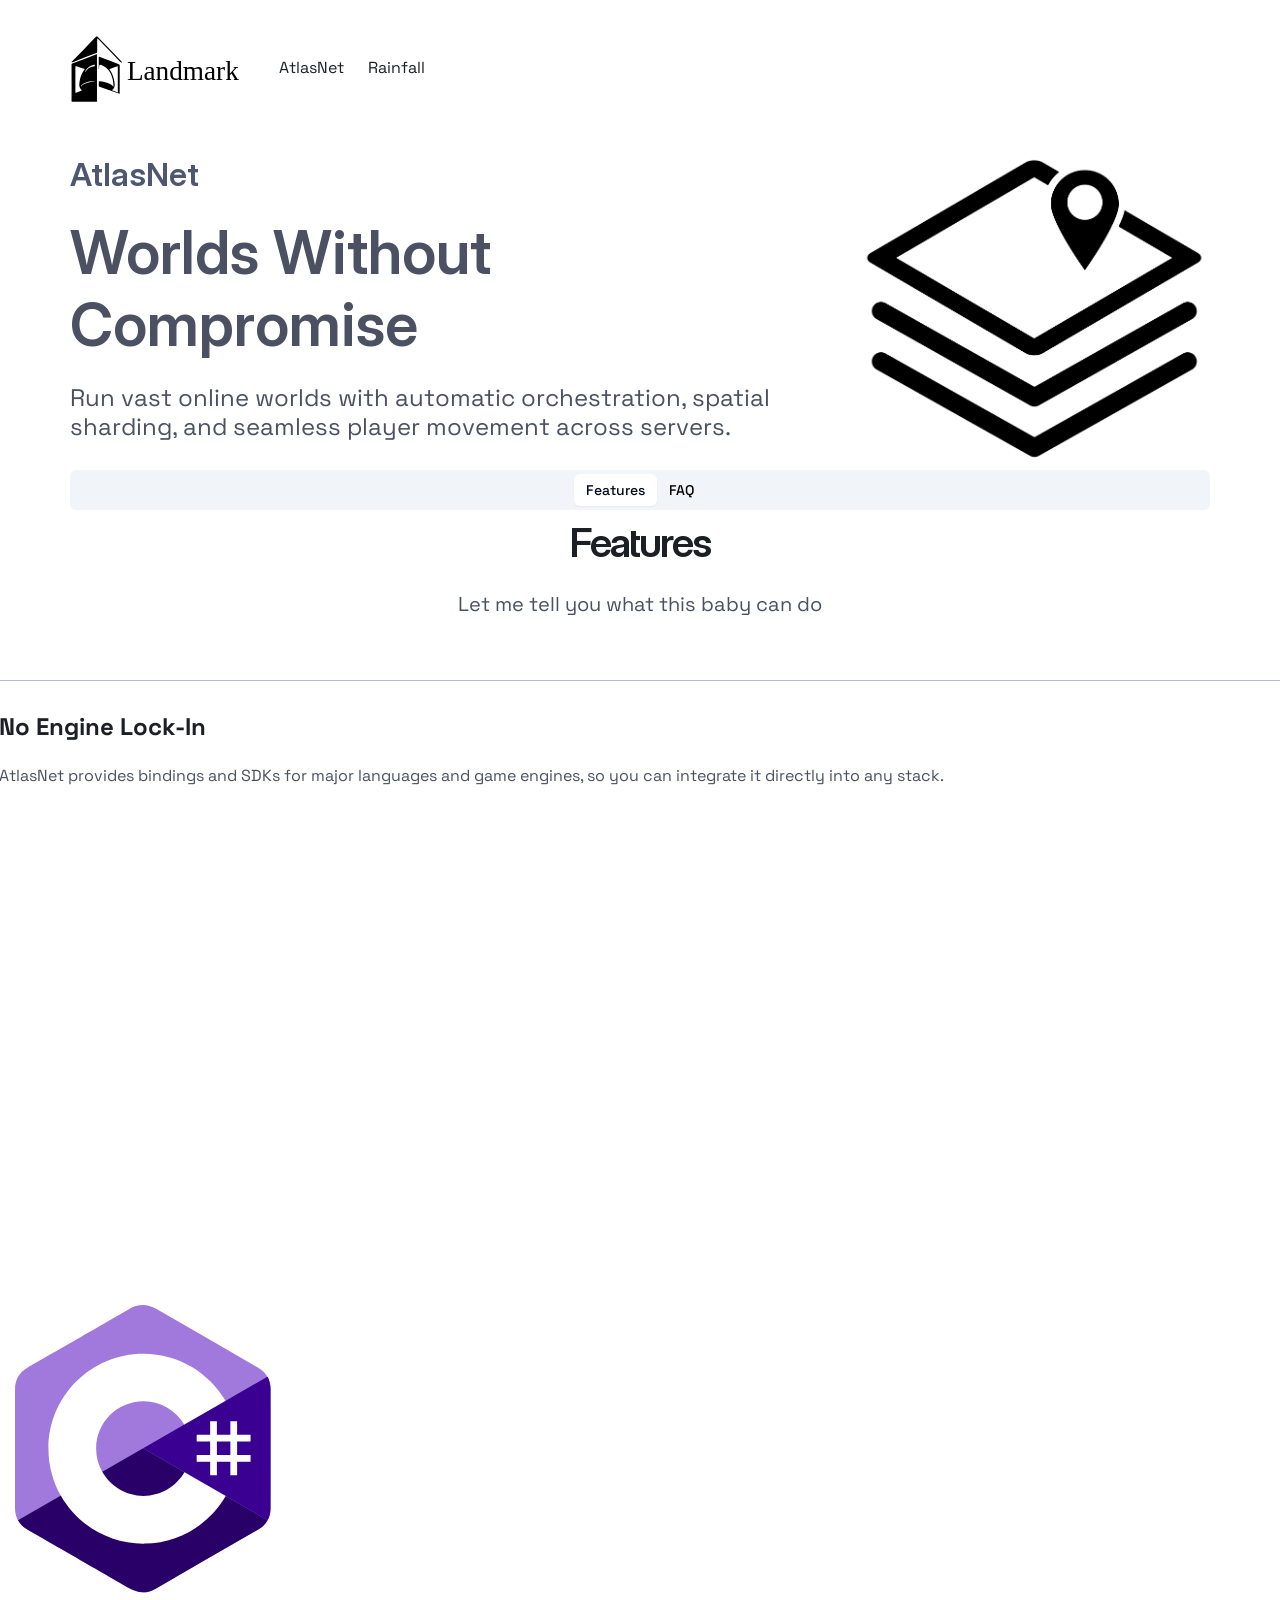
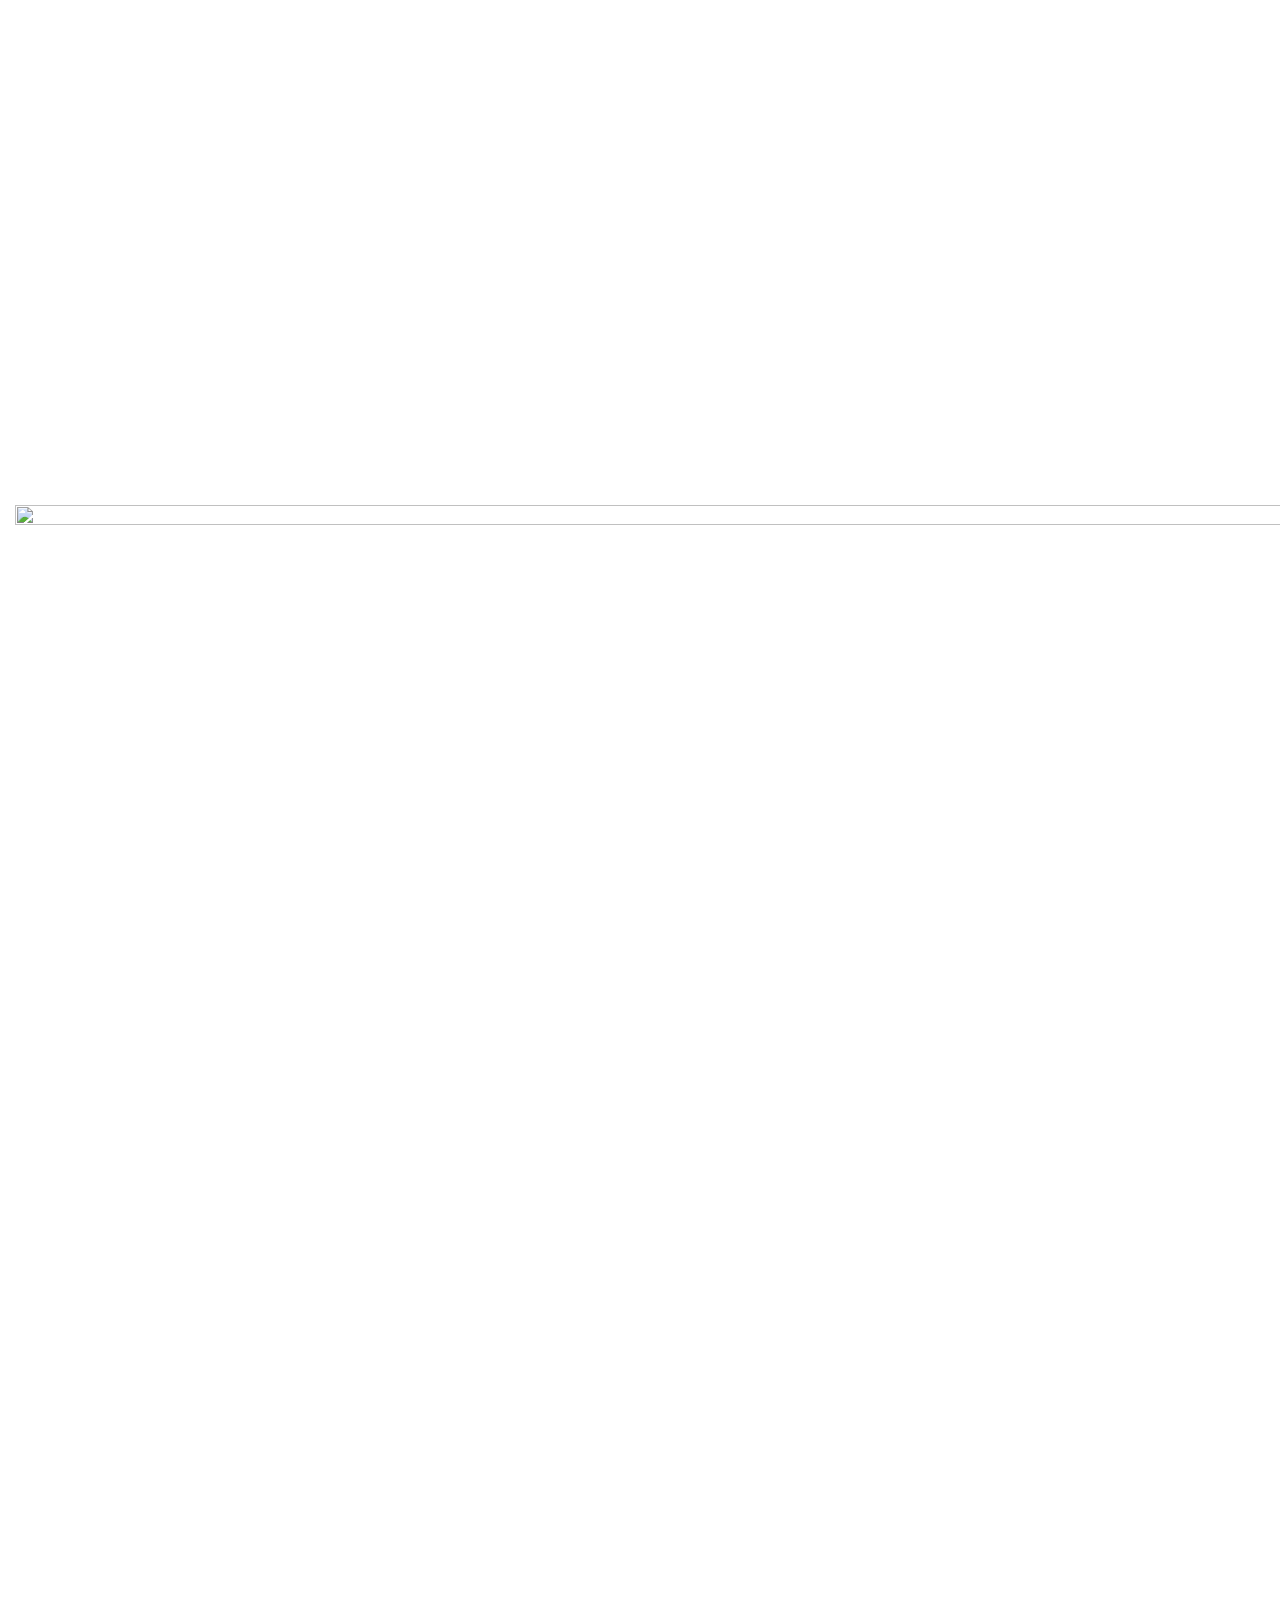
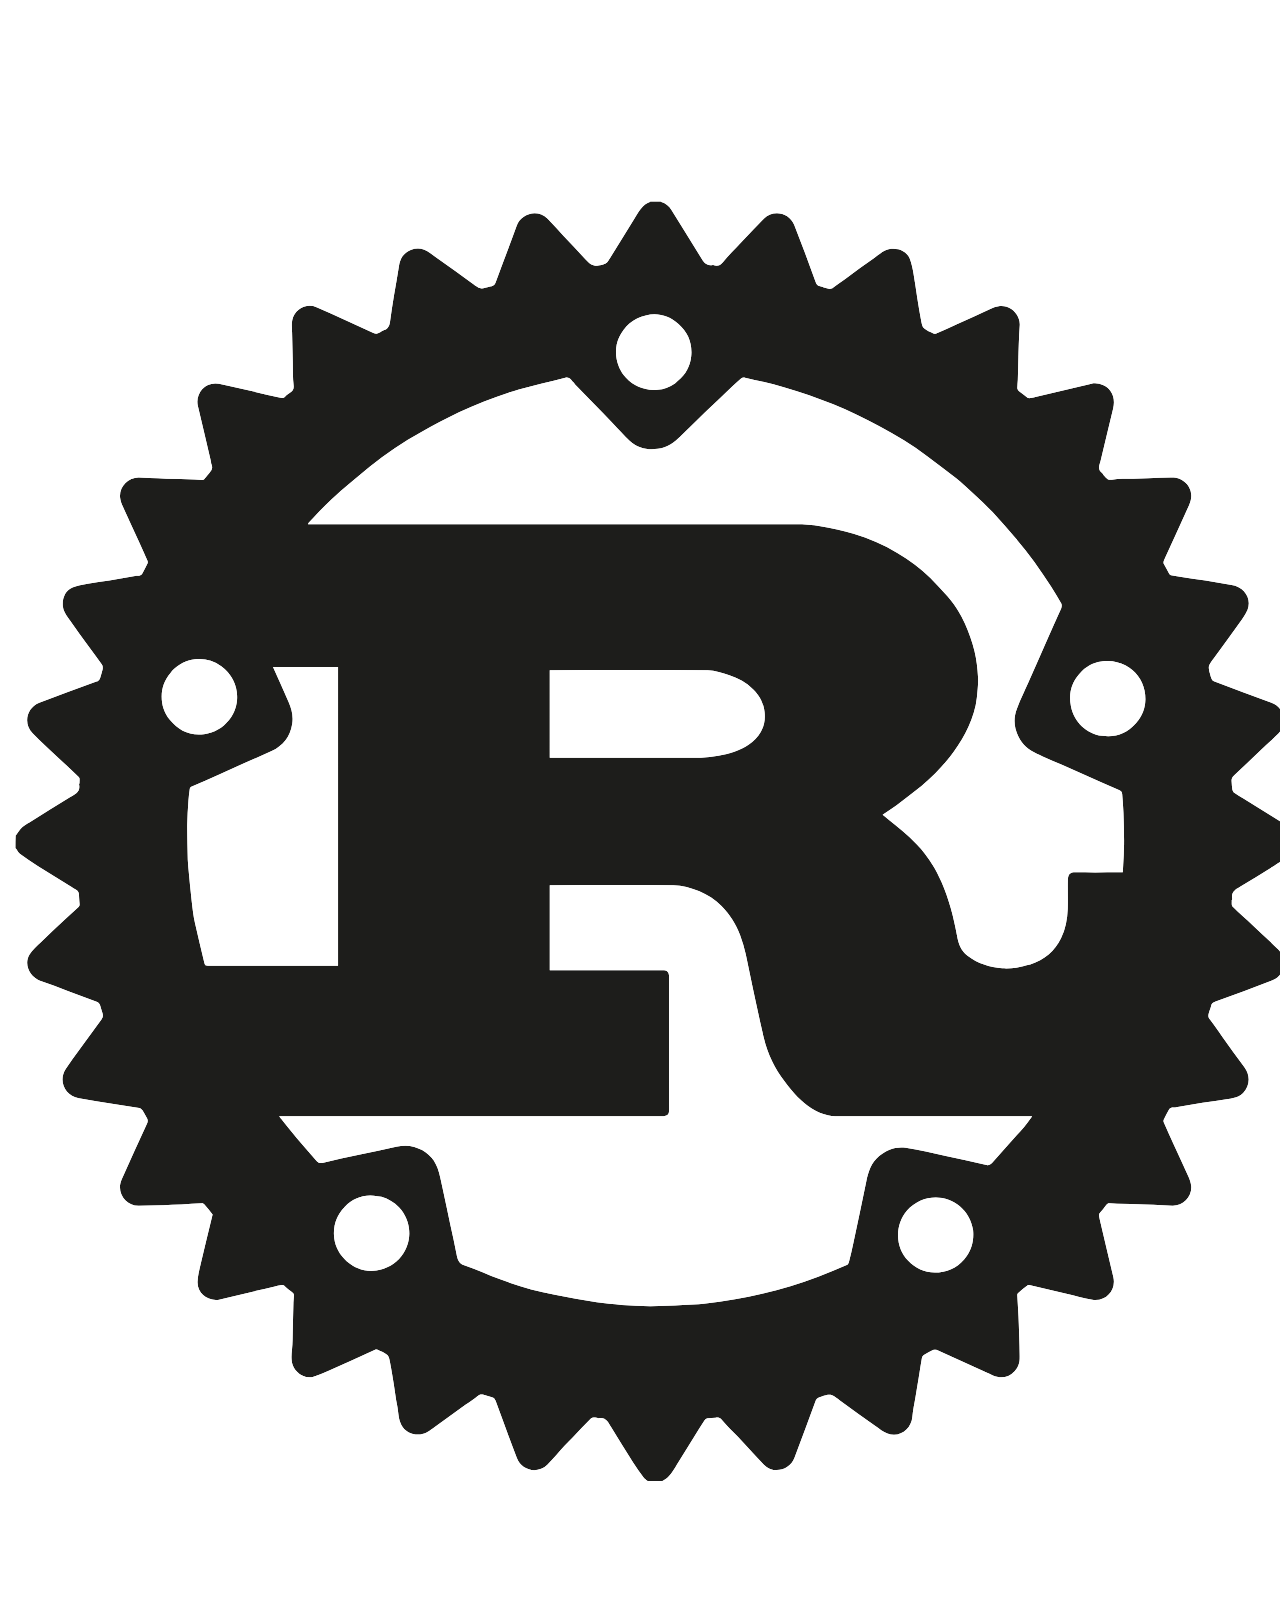
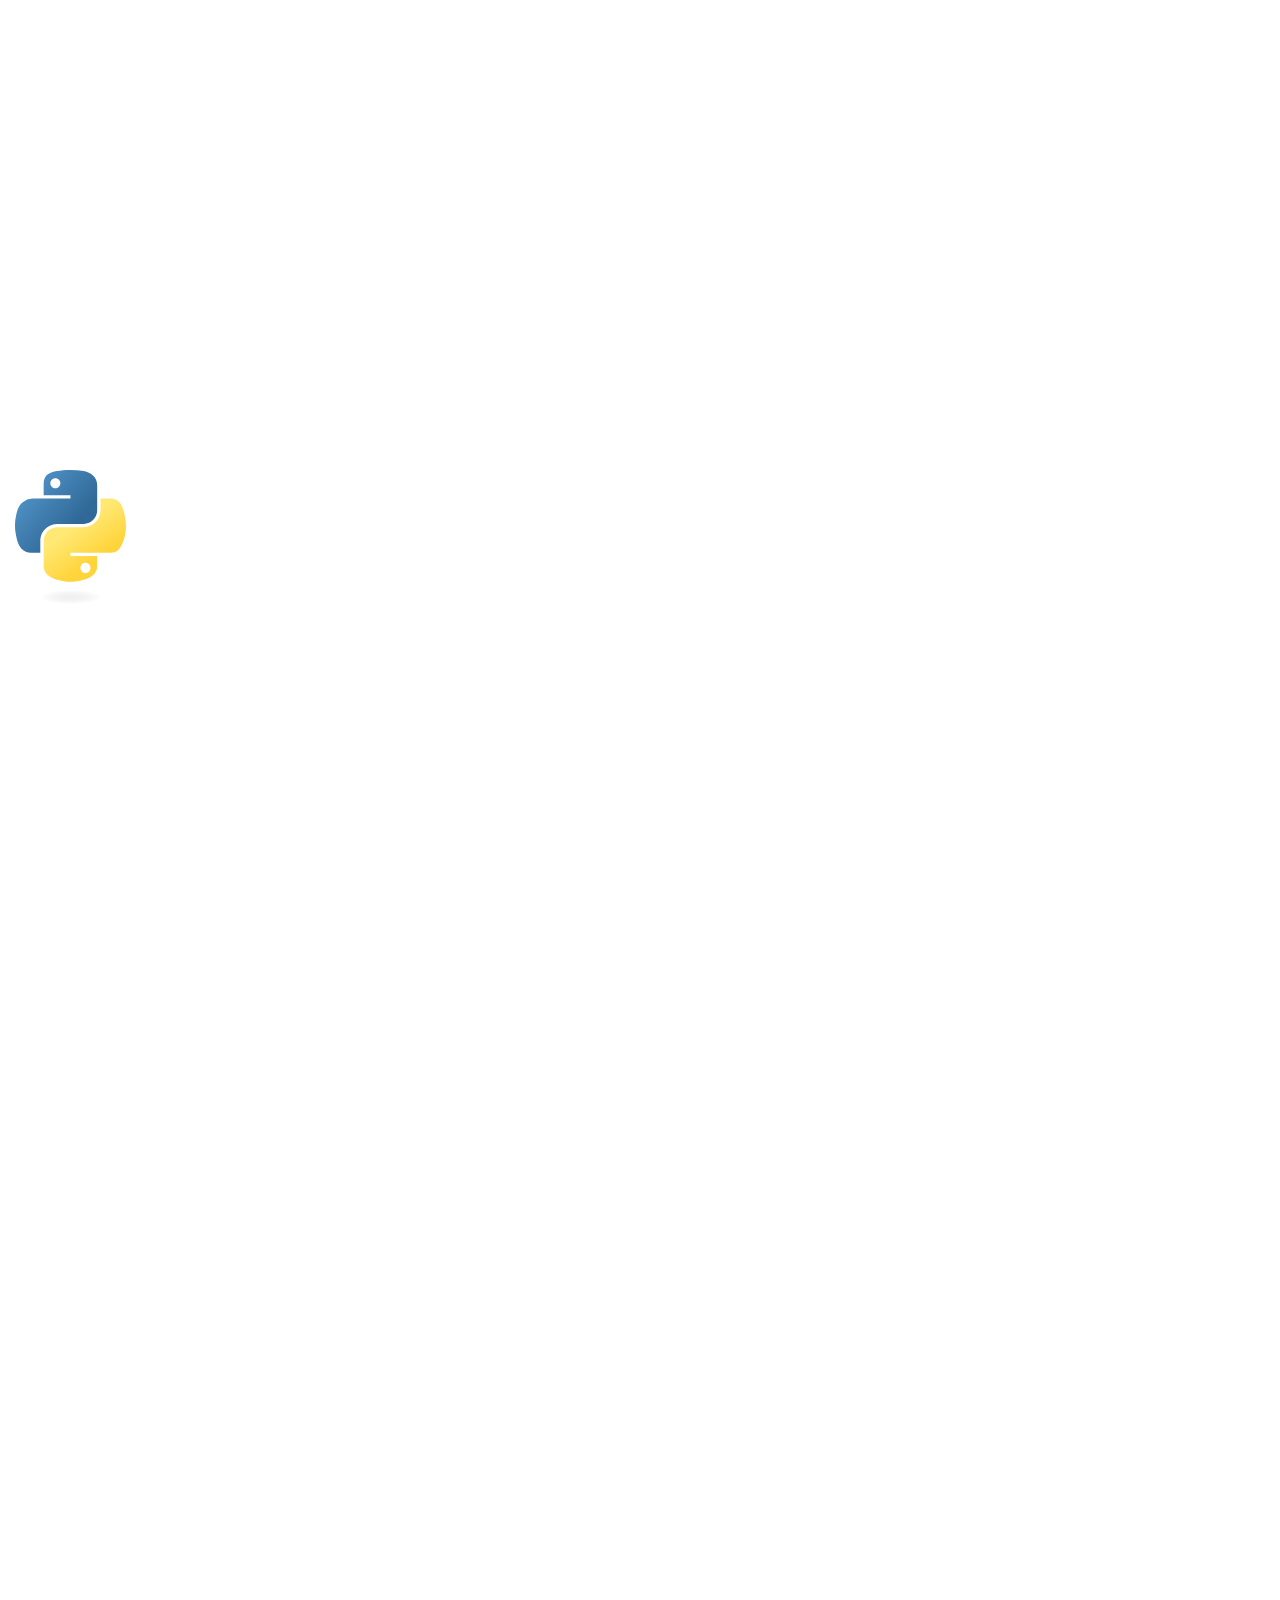
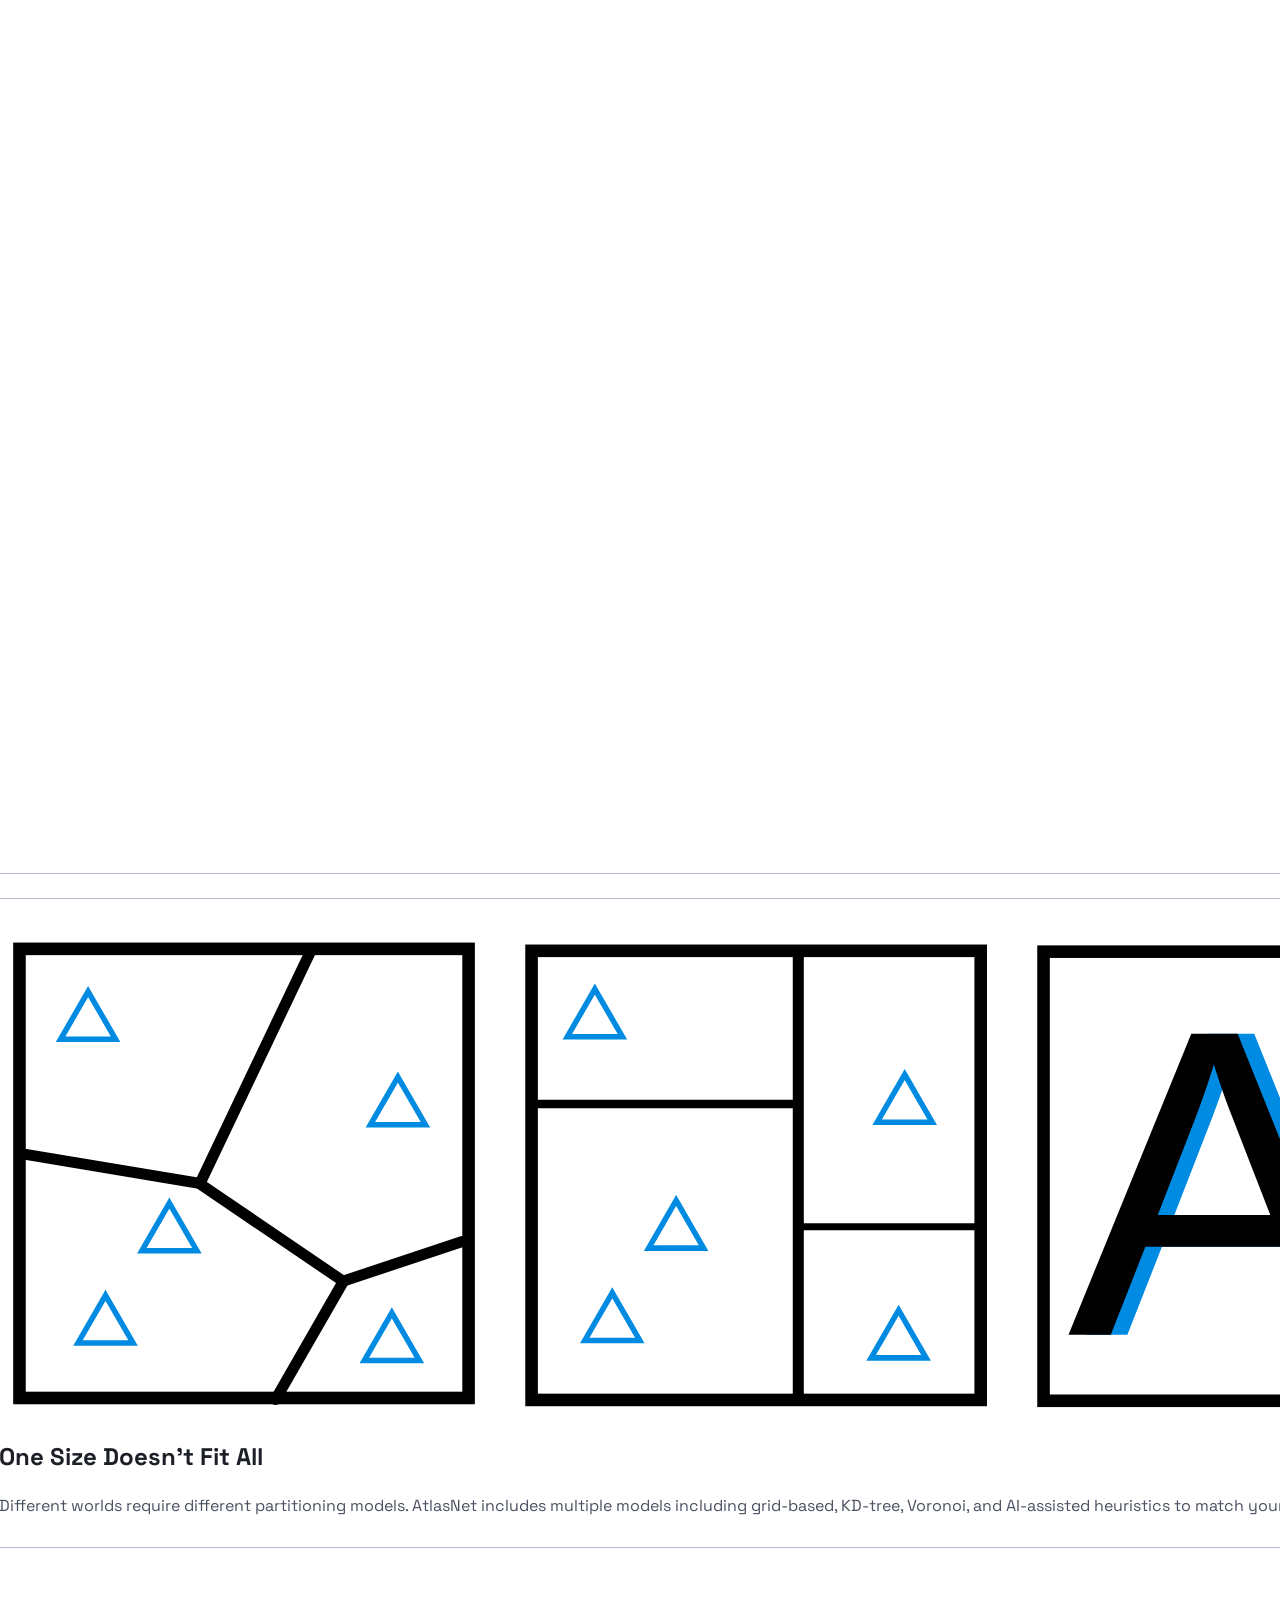
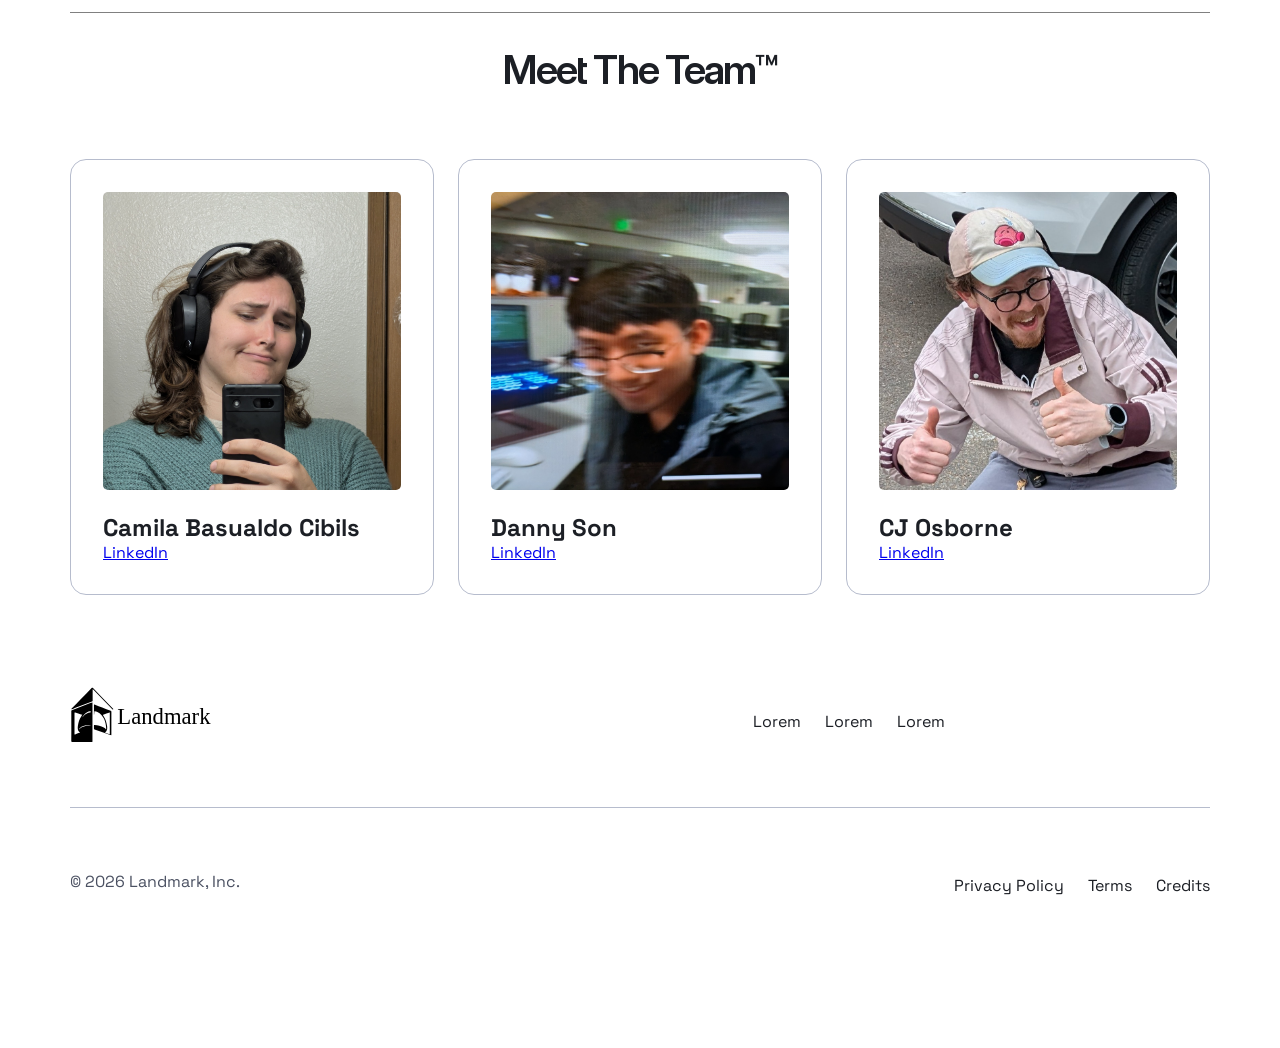
==== index.html @ e7bf0057 "initial" ====
<!doctype html>
<html
  lang="en"
  data-ws-project="1d086d7c-0c6e-4dec-8f69-092667832995"
  data-ws-last-published="2026-06-13T05:57:07.464Z"
>
  <head>
    <link
      rel="stylesheet"
      type="text/css"
      href="/assets/static/app_generated_index-6937cd5a.BesQk-9p.css"
    />
    <meta charset="UTF-8" />
    <meta name="viewport" content="width=device-width,initial-scale=1" />
    <link
      rel="preload"
      as="image"
      imagesrcset="/assets/landmark_SOJX5F3D2n06ujoDJ1GCY.svg 16w, /assets/landmark_SOJX5F3D2n06ujoDJ1GCY.svg 32w, /assets/landmark_SOJX5F3D2n06ujoDJ1GCY.svg 48w, /assets/landmark_SOJX5F3D2n06ujoDJ1GCY.svg 64w, /assets/landmark_SOJX5F3D2n06ujoDJ1GCY.svg 96w, /assets/landmark_SOJX5F3D2n06ujoDJ1GCY.svg 128w, /assets/landmark_SOJX5F3D2n06ujoDJ1GCY.svg 256w, /assets/landmark_SOJX5F3D2n06ujoDJ1GCY.svg 384w, /assets/landmark_SOJX5F3D2n06ujoDJ1GCY.svg 640w, /assets/landmark_SOJX5F3D2n06ujoDJ1GCY.svg 750w, /assets/landmark_SOJX5F3D2n06ujoDJ1GCY.svg 828w, /assets/landmark_SOJX5F3D2n06ujoDJ1GCY.svg 1080w, /assets/landmark_SOJX5F3D2n06ujoDJ1GCY.svg 1200w, /assets/landmark_SOJX5F3D2n06ujoDJ1GCY.svg 1920w, /assets/landmark_SOJX5F3D2n06ujoDJ1GCY.svg 2048w, /assets/landmark_SOJX5F3D2n06ujoDJ1GCY.svg 3840w"
      imagesizes="100vw"
    />
    <link rel="icon" href="/assets/logo_r1qaJQiri6sK3rPyq-Sar.svg" />
    <link
      rel="preload"
      href="/assets/SpaceGrotesk-VariableFont_wght_92Z2i9spNtfwrzeGeXHcE.ttf"
      as="font"
      crossorigin="anonymous"
    />
    <link
      rel="preload"
      href="/assets/InterDisplay-SemiBold_EZjylir0CF0aFqquaJVBA.woff2"
      as="font"
      crossorigin="anonymous"
    />
    <link
      rel="preload"
      href="/assets/AtlasNet2_HBEpXnMoDV3xzus7GnosJ.png"
      as="image"
    />
    <meta property="og:url" content="https://url/" />
    <meta property="og:title" content="Untitled" />
    <meta property="og:type" content="website" />
    <meta name="robots" content="noindex, nofollow" />
    <meta property="twitter:card" content="summary_large_image" />
    <title>Untitled</title>
  </head>
  <body class="w-element">
    <div class="w-element c19mwc8o">
      <div style="display: contents">
        <div style="display: contents">
          <div class="w-html-embed">
            <style>
              /* Remove margin from all paragraphs so we don't need to use a Token on every one. */
              p {
                margin: 0;
              }

              /* Make links scroll to their sections smoothly. */
              * {
                scroll-behavior: smooth;
              }

              /* Show parent dropdown link hover styles when dropdown is active. */
              button[data-state="open"].nav-dropdown-parent {
                --navigation-menu-trigger-icon-transform: 180deg;
                color: var(--foreground-accent);
              }
            </style>
          </div>
          <nav
            class="w-box c1y5gtuy ctwedid cfvgcej c259ibm c1duzesn c1rlgl31 c15wov26 c45gf4w c1kzu74o c1wewjcp ccanaxu chwz02u czm2iir c6nq5we"
          >
            <div
              class="w-box c15wov26 ccanaxu cciowao c45gf4w c1n863ed c8yq6mq"
            >
              <div style="display: contents">
                <div style="display: contents">
                  <a
                    class="w-link c15wov26 cungu31 c1s6ryp0 c1rg2i0v cz89oe1 c17bd9r7"
                    href="#"
                    ><img
                      alt=""
                      width="1305"
                      height="500"
                      src="/assets/landmark_SOJX5F3D2n06ujoDJ1GCY.svg"
                      class="w-image c1duzesn cvwy6r4"
                      sizes="100vw"
                      srcset="
                        /assets/landmark_SOJX5F3D2n06ujoDJ1GCY.svg   16w,
                        /assets/landmark_SOJX5F3D2n06ujoDJ1GCY.svg   32w,
                        /assets/landmark_SOJX5F3D2n06ujoDJ1GCY.svg   48w,
                        /assets/landmark_SOJX5F3D2n06ujoDJ1GCY.svg   64w,
                        /assets/landmark_SOJX5F3D2n06ujoDJ1GCY.svg   96w,
                        /assets/landmark_SOJX5F3D2n06ujoDJ1GCY.svg  128w,
                        /assets/landmark_SOJX5F3D2n06ujoDJ1GCY.svg  256w,
                        /assets/landmark_SOJX5F3D2n06ujoDJ1GCY.svg  384w,
                        /assets/landmark_SOJX5F3D2n06ujoDJ1GCY.svg  640w,
                        /assets/landmark_SOJX5F3D2n06ujoDJ1GCY.svg  750w,
                        /assets/landmark_SOJX5F3D2n06ujoDJ1GCY.svg  828w,
                        /assets/landmark_SOJX5F3D2n06ujoDJ1GCY.svg 1080w,
                        /assets/landmark_SOJX5F3D2n06ujoDJ1GCY.svg 1200w,
                        /assets/landmark_SOJX5F3D2n06ujoDJ1GCY.svg 1920w,
                        /assets/landmark_SOJX5F3D2n06ujoDJ1GCY.svg 2048w,
                        /assets/landmark_SOJX5F3D2n06ujoDJ1GCY.svg 3840w
                      "
                      decoding="async"
                      loading="eager"
                  /></a>
                </div>
              </div>
              <nav
                aria-label="Main"
                data-orientation="horizontal"
                dir="ltr"
                class="w-navigation-menu cqdf4j1 c10bkc71 cwp4k54 czmc1ut c1wisznn"
              >
                <div style="position: relative">
                  <ul
                    data-orientation="horizontal"
                    class="w-menu-list c15wov26 ccanaxu cciowao ctz832q c7oeyb0 c10wrutz c1n7kpmv"
                    dir="ltr"
                  >
                    <li data-ws-index="1" class="w-menu-item">
                      <a
                        aria-current="page"
                        class="w-link c1lnn66g c1i6u13o c1tdtvjs c1lwsw2w c1a8nmfc c1l9yz6r c7f16ef c1ixlfno c1ewgmvc c1f1r4bb cyp6dig c1ei055y cg9t561 cud0e5k c1sqedn3 c1jyljze c1v82o3j ccanaxu cuwsqp1 c1b8w41a co0w7fv cs9dmk2 c1dq3r5 cq1libe c1ahkfac c1rnx8oy c1tv1qvx c7oeyb0 c1uxm0fa cp8q3ji c1pnksm3 c1ld6zc0 cezf5ri c17ui0rs c1i9c5be cqcewuh cnf88g3 c189r9yc c3m48cn c1k38943 c1x04dmp active"
                        href="/"
                        >AtlasNet</a
                      >
                    </li>
                    <li data-ws-index="2" class="w-menu-item">
                      <a
                        aria-current="page"
                        class="w-link c1lnn66g c1i6u13o c1tdtvjs c1lwsw2w c1a8nmfc c1l9yz6r c7f16ef c1ixlfno c1ewgmvc c1f1r4bb cyp6dig c1ei055y cg9t561 cud0e5k c1sqedn3 c1jyljze c1v82o3j ccanaxu cuwsqp1 c1b8w41a co0w7fv cs9dmk2 c1dq3r5 cq1libe c1ahkfac c1rnx8oy c1tv1qvx c7oeyb0 c1uxm0fa cp8q3ji c1pnksm3 c1ld6zc0 cezf5ri c17ui0rs c1i9c5be cqcewuh cnf88g3 c189r9yc c3m48cn c1k38943 c1x04dmp active"
                        href="/"
                        >Rainfall</a
                      >
                    </li>
                  </ul>
                </div>
                <div
                  class="w-box ccr8k56 c1emrgym cqkinh7 c15wov26 cuwsqp1 c1i23qyj ca5cex8"
                ></div>
              </nav>
            </div>
            <button
              type="button"
              aria-label="Open mobile menu"
              class="w-button c2fd0lt cg91gp7 c1fpz5b3 c15mi0k5 c1oaqx cwibe83 c1ca92e1 c1tyaka9 cj7gr7e ck035eq c1tdtvjs civrtzc c5d73v1 ccanaxu cuwsqp1 c1b8w41a co0w7fv cenyxpi cr2scuh c1xkwx08 c1oq165c c109utof c18lgl46 c1avlqgn c1w6of0i c45gf4w cu196q0 c74b11g cp8q3ji c1pnksm3 c14kc0uq c1vgen9b c13gmar c3m48cn c1k38943 c1soyupv c17v8mua c1dbelh c6uto6a"
              aria-haspopup="dialog"
              aria-expanded="false"
              aria-controls="radix-:R2im:"
              data-state="closed"
            >
              <div class="w-html-embed">
                <svg
                  xmlns="http://www.w3.org/2000/svg"
                  viewBox="0 0 22 22"
                  fill="currentColor"
                  width="100%"
                  height="100%"
                  style="display: block"
                >
                  <path
                    fill-rule="evenodd"
                    d="M2 5.998a.75.75 0 0 1 .75-.75h16.5a.75.75 0 0 1 0 1.5H2.75a.75.75 0 0 1-.75-.75Zm0 5.5a.75.75 0 0 1 .75-.75h16.5a.75.75 0 0 1 0 1.5H2.75a.75.75 0 0 1-.75-.75Zm0 5.5a.75.75 0 0 1 .75-.75h16.5a.75.75 0 0 1 0 1.5H2.75a.75.75 0 0 1-.75-.75Z"
                    clip-rule="evenodd"
                  />
                </svg>
              </div>
            </button>
          </nav>
        </div>
      </div>
      <div class="w-element">
        <div
          class="w-element c4zv7o8 c1yxbcu3 c1rlgl31 ca0xin3 c1175w57 cg5wj53 c1mmapnj cz0svo5 c1w58zid cv2ogt7"
        >
          <div
            class="w-element c1rlgl31 c1i6u13o cxrfyfq clhs76r c186wlez cciowao"
          >
            <h1 class="w-element c7oeyb0 cnv3kpj c1hyvknq c1anal33">
              AtlasNet
            </h1>
          </div>
          <p class="w-element civrtzc cqfrojr c15kam7a c1hyvknq cz051zx">
            Worlds Without<br />Compromise
          </p>
          <p
            class="w-element c1xtf2fv cax6m9j c86xzcz c1ryqgs7 c1yoocvq ctx9nhv"
          >
            Run vast online worlds with automatic orchestration, spatial
            sharding, and seamless player movement across servers.
          </p>
        </div>
        <div
          dir="ltr"
          data-orientation="horizontal"
          class="w-tabs ctwedid c4zv7o8 c1yxbcu3 c1y5gtuy c1rlgl31 ca0xin3"
        >
          <div
            role="tablist"
            aria-orientation="horizontal"
            class="w-tabs-list c15wov26 cs5ck14 ccanaxu cuwsqp1 c1207b7y cftvltj chqnvqh c8bczq9 cfge6cj c1k6m4vn cufu5ux cbvffq"
            tabindex="-1"
            data-orientation="horizontal"
            style="outline: none"
          >
            <button
              type="button"
              role="tab"
              aria-selected="true"
              aria-controls="radix-:Rkm:-content-0"
              data-state="active"
              id="radix-:Rkm:-trigger-0"
              data-ws-index="0"
              class="w-tab-trigger c1i6u13o ccanaxu cuwsqp1 c1207b7y cftvltj chqnvqh c8bczq9 ct2aimx celrlol c3vvkuo cokm9oi c69xftb c1mmp1u3 ctoucso ch1rhei c1wgtuea cvnmwc8 c334wic c1ov2tmq cve7g91 ca49gvv c1qye6zb c1oix2bo cecf1rd co1bsop cl1ldz cs5xvi7 cujpnkc ctggfg3"
              tabindex="-1"
              data-orientation="horizontal"
              data-radix-collection-item=""
            >
              Features</button
            ><button
              type="button"
              role="tab"
              aria-selected="false"
              aria-controls="radix-:Rkm:-content-3"
              data-state="inactive"
              id="radix-:Rkm:-trigger-3"
              data-ws-index="3"
              class="w-tab-trigger c1i6u13o ccanaxu cuwsqp1 c1207b7y cftvltj chqnvqh c8bczq9 ct2aimx celrlol c3vvkuo cokm9oi c69xftb c1mmp1u3 ctoucso ch1rhei c1wgtuea cvnmwc8 c334wic c1ov2tmq cve7g91 ca49gvv c1qye6zb c1oix2bo cecf1rd co1bsop cl1ldz cs5xvi7 cujpnkc ctggfg3"
              tabindex="-1"
              data-orientation="horizontal"
              data-radix-collection-item=""
            >
              FAQ
            </button>
          </div>
          <div
            data-state="active"
            data-orientation="horizontal"
            role="tabpanel"
            aria-labelledby="radix-:Rkm:-trigger-0"
            id="radix-:Rkm:-content-0"
            tabindex="0"
            data-ws-index="0"
            class="w-tab-content c13guf8g c1oix2bo c1cxkbtw"
            style="animation-duration: 0s"
          >
            <div
              class="w-box c1y5gtuy ctwedid cfvgcej c259ibm ca0xin3 c1rlgl31 c15wov26 c9vbpot c1kzu74o c1wewjcp ccanaxu cuwsqp1 c1l73p7y"
            >
              <div
                class="w-box c15wov26 c9vbpot cj6cf3e c10c0lh2 ccanaxu cciowao cu196q0"
              >
                <h2
                  class="w-heading cl0htyc c1amecmh c1e9izlp cc1w4m0 c1lnn66g c1yohxd8 czeo1vq c1hyvknq c11mvelp c1a747g2 c1fxshi"
                >
                  Features
                </h2>
                <p
                  class="w-paragraph c1kxlxba canjkqc c1qzbu4v c1ryqgs7 c1fxshi"
                >
                  Let me tell you what this baby can do
                </p>
              </div>
              <div
                class="w-box cpvydg0 cj6cf3e c10c0lh2 c1k7wkk3 cqdf4j1 c10quqt4 c1xal38c ch9s07v cky5twr cxklncy"
              >
                <div
                  class="w-box c15wov26 c9vbpot c1n863ed c8yq6mq chwz02u c1uaty07 c1tnm35q cfbeh5 c1d8oa30 ck5rdny cof9r90 c1xh6n3i"
                >
                  <div
                    class="w-box c15wov26 c9vbpot c1n863ed c8yq6mq c186wlez cciowao"
                  >
                    <div
                      class="w-box c19rr8t3 c1amecmh c1e9izlp cc1w4m0 c60fuhg c1i6u13o c1fxshi"
                    >
                      <img
                        alt=""
                        width="968"
                        height="968"
                        src="/assets/dynamicSharding_neC4mZ0Ae16RAbrTjA2NG.svg"
                        class="w-image"
                        sizes="100vw"
                        srcset="
                          /assets/dynamicSharding_neC4mZ0Ae16RAbrTjA2NG.svg   16w,
                          /assets/dynamicSharding_neC4mZ0Ae16RAbrTjA2NG.svg   32w,
                          /assets/dynamicSharding_neC4mZ0Ae16RAbrTjA2NG.svg   48w,
                          /assets/dynamicSharding_neC4mZ0Ae16RAbrTjA2NG.svg   64w,
                          /assets/dynamicSharding_neC4mZ0Ae16RAbrTjA2NG.svg   96w,
                          /assets/dynamicSharding_neC4mZ0Ae16RAbrTjA2NG.svg  128w,
                          /assets/dynamicSharding_neC4mZ0Ae16RAbrTjA2NG.svg  256w,
                          /assets/dynamicSharding_neC4mZ0Ae16RAbrTjA2NG.svg  384w,
                          /assets/dynamicSharding_neC4mZ0Ae16RAbrTjA2NG.svg  640w,
                          /assets/dynamicSharding_neC4mZ0Ae16RAbrTjA2NG.svg  750w,
                          /assets/dynamicSharding_neC4mZ0Ae16RAbrTjA2NG.svg  828w,
                          /assets/dynamicSharding_neC4mZ0Ae16RAbrTjA2NG.svg 1080w,
                          /assets/dynamicSharding_neC4mZ0Ae16RAbrTjA2NG.svg 1200w,
                          /assets/dynamicSharding_neC4mZ0Ae16RAbrTjA2NG.svg 1920w,
                          /assets/dynamicSharding_neC4mZ0Ae16RAbrTjA2NG.svg 2048w
                        "
                        decoding="async"
                        loading="lazy"
                      />
                    </div>
                    <h3
                      class="w-heading c1dn7zc3 c1amecmh c1e9izlp cc1w4m0 c1lnn66g"
                    >
                      Dynamic Sharding
                    </h3>
                    <p class="w-paragraph">
                      Scale worlds automatically as players move and populations
                      change—no manual sharding logic required.
                    </p>
                  </div>
                </div>
                <div
                  class="w-box c15wov26 c9vbpot c1n863ed c8yq6mq chwz02u c1uaty07 c1tnm35q cfbeh5 c1d8oa30 ck5rdny cof9r90 c1xh6n3i"
                >
                  <div
                    class="w-box c15wov26 c9vbpot c1n863ed c8yq6mq c186wlez cciowao"
                  >
                    <div
                      class="w-box c19rr8t3 c1amecmh c1e9izlp cc1w4m0 c60fuhg c1i6u13o c1fxshi"
                    >
                      <img
                        alt="Page 2"
                        width="968"
                        height="968"
                        src="/assets/Worlds_I2NVP8VcZdfDHt5hgFdMb.svg"
                        class="w-image"
                        sizes="100vw"
                        srcset="
                          /assets/Worlds_I2NVP8VcZdfDHt5hgFdMb.svg   16w,
                          /assets/Worlds_I2NVP8VcZdfDHt5hgFdMb.svg   32w,
                          /assets/Worlds_I2NVP8VcZdfDHt5hgFdMb.svg   48w,
                          /assets/Worlds_I2NVP8VcZdfDHt5hgFdMb.svg   64w,
                          /assets/Worlds_I2NVP8VcZdfDHt5hgFdMb.svg   96w,
                          /assets/Worlds_I2NVP8VcZdfDHt5hgFdMb.svg  128w,
                          /assets/Worlds_I2NVP8VcZdfDHt5hgFdMb.svg  256w,
                          /assets/Worlds_I2NVP8VcZdfDHt5hgFdMb.svg  384w,
                          /assets/Worlds_I2NVP8VcZdfDHt5hgFdMb.svg  640w,
                          /assets/Worlds_I2NVP8VcZdfDHt5hgFdMb.svg  750w,
                          /assets/Worlds_I2NVP8VcZdfDHt5hgFdMb.svg  828w,
                          /assets/Worlds_I2NVP8VcZdfDHt5hgFdMb.svg 1080w,
                          /assets/Worlds_I2NVP8VcZdfDHt5hgFdMb.svg 1200w,
                          /assets/Worlds_I2NVP8VcZdfDHt5hgFdMb.svg 1920w,
                          /assets/Worlds_I2NVP8VcZdfDHt5hgFdMb.svg 2048w
                        "
                        decoding="async"
                        loading="lazy"
                      />
                    </div>
                    <h3
                      class="w-heading c1dn7zc3 c1amecmh c1e9izlp cc1w4m0 c1lnn66g"
                    >
                      Multiple Worlds
                    </h3>
                    <p class="w-paragraph">
                      Run multiple independent worlds, realms, or
                      simulations—each with its own coordinate system and
                      scaling strategy.
                    </p>
                  </div>
                </div>
                <div
                  class="w-box c15wov26 c9vbpot c1n863ed c8yq6mq chwz02u ct3ocj2 c259ibm choius5 cfvgcej c1uaty07 c1tnm35q cfbeh5 c1d8oa30 ck5rdny c1hdb81b c1esef5z cks1ls0 cp8kf5m cof9r90"
                >
                  <div
                    class="w-box c15wov26 c9vbpot c1n863ed c8yq6mq c186wlez cciowao"
                  >
                    <h3
                      class="w-heading c1dn7zc3 c1amecmh c1e9izlp cc1w4m0 c1lnn66g c1tdtvjs"
                    >
                      No Engine Lock-In
                    </h3>
                    <p class="w-paragraph">
                      AtlasNet provides bindings and SDKs for major languages
                      and game engines, so you can integrate it directly into
                      any stack.
                    </p>
                    <div
                      class="w-element ca0xin3 c1xn49rh ccanaxu cuwsqp1 c9vbpot cungu31 c1d6xg4n c1rg2i0v cz89oe1 c17bd9r7"
                    >
                      <img
                        alt=""
                        width="306"
                        height="344"
                        src="/assets/ISO_C__Logo_Jre3xmrpeYr5DmJW--2SV.svg"
                        class="w-image"
                        sizes="100vw"
                        srcset="
                          /assets/ISO_C__Logo_Jre3xmrpeYr5DmJW--2SV.svg  16w,
                          /assets/ISO_C__Logo_Jre3xmrpeYr5DmJW--2SV.svg  32w,
                          /assets/ISO_C__Logo_Jre3xmrpeYr5DmJW--2SV.svg  48w,
                          /assets/ISO_C__Logo_Jre3xmrpeYr5DmJW--2SV.svg  64w,
                          /assets/ISO_C__Logo_Jre3xmrpeYr5DmJW--2SV.svg  96w,
                          /assets/ISO_C__Logo_Jre3xmrpeYr5DmJW--2SV.svg 128w,
                          /assets/ISO_C__Logo_Jre3xmrpeYr5DmJW--2SV.svg 256w,
                          /assets/ISO_C__Logo_Jre3xmrpeYr5DmJW--2SV.svg 384w,
                          /assets/ISO_C__Logo_Jre3xmrpeYr5DmJW--2SV.svg 640w
                        "
                        decoding="async"
                        loading="lazy"
                      /><img
                        alt=""
                        width="256"
                        height="288"
                        src="/assets/Logo_C_sharp_Qu_4rvzOi-E7Mi3BV2XJ4.svg"
                        class="w-image"
                        sizes="100vw"
                        srcset="
                          /assets/Logo_C_sharp_Qu_4rvzOi-E7Mi3BV2XJ4.svg  16w,
                          /assets/Logo_C_sharp_Qu_4rvzOi-E7Mi3BV2XJ4.svg  32w,
                          /assets/Logo_C_sharp_Qu_4rvzOi-E7Mi3BV2XJ4.svg  48w,
                          /assets/Logo_C_sharp_Qu_4rvzOi-E7Mi3BV2XJ4.svg  64w,
                          /assets/Logo_C_sharp_Qu_4rvzOi-E7Mi3BV2XJ4.svg  96w,
                          /assets/Logo_C_sharp_Qu_4rvzOi-E7Mi3BV2XJ4.svg 128w,
                          /assets/Logo_C_sharp_Qu_4rvzOi-E7Mi3BV2XJ4.svg 256w,
                          /assets/Logo_C_sharp_Qu_4rvzOi-E7Mi3BV2XJ4.svg 384w,
                          /assets/Logo_C_sharp_Qu_4rvzOi-E7Mi3BV2XJ4.svg 640w
                        "
                        decoding="async"
                        loading="lazy"
                      /><img
                        alt=""
                        width="1280"
                        height="1280"
                        src="/assets/UE-Icon-2023-Black_IG3iCrS9jXU7EGjHuqPY2.svg"
                        class="w-image"
                        sizes="100vw"
                        srcset="
                          /assets/UE-Icon-2023-Black_IG3iCrS9jXU7EGjHuqPY2.svg   16w,
                          /assets/UE-Icon-2023-Black_IG3iCrS9jXU7EGjHuqPY2.svg   32w,
                          /assets/UE-Icon-2023-Black_IG3iCrS9jXU7EGjHuqPY2.svg   48w,
                          /assets/UE-Icon-2023-Black_IG3iCrS9jXU7EGjHuqPY2.svg   64w,
                          /assets/UE-Icon-2023-Black_IG3iCrS9jXU7EGjHuqPY2.svg   96w,
                          /assets/UE-Icon-2023-Black_IG3iCrS9jXU7EGjHuqPY2.svg  128w,
                          /assets/UE-Icon-2023-Black_IG3iCrS9jXU7EGjHuqPY2.svg  256w,
                          /assets/UE-Icon-2023-Black_IG3iCrS9jXU7EGjHuqPY2.svg  384w,
                          /assets/UE-Icon-2023-Black_IG3iCrS9jXU7EGjHuqPY2.svg  640w,
                          /assets/UE-Icon-2023-Black_IG3iCrS9jXU7EGjHuqPY2.svg  750w,
                          /assets/UE-Icon-2023-Black_IG3iCrS9jXU7EGjHuqPY2.svg  828w,
                          /assets/UE-Icon-2023-Black_IG3iCrS9jXU7EGjHuqPY2.svg 1080w,
                          /assets/UE-Icon-2023-Black_IG3iCrS9jXU7EGjHuqPY2.svg 1200w,
                          /assets/UE-Icon-2023-Black_IG3iCrS9jXU7EGjHuqPY2.svg 1920w,
                          /assets/UE-Icon-2023-Black_IG3iCrS9jXU7EGjHuqPY2.svg 2048w,
                          /assets/UE-Icon-2023-Black_IG3iCrS9jXU7EGjHuqPY2.svg 3840w
                        "
                        decoding="async"
                        loading="lazy"
                      /><img
                        alt=""
                        width="1280"
                        height="1280"
                        src="https://thumbs.bfldr.com/at/8xp8hv473mktxv3sbnkpf/v/1184458626?expiry=1781902800&amp;fit=bounds&amp;height=800&amp;sig=NTZhYTlmYzVhNmI0MWE5YWZlY2I5M2U2YTJkYWU2ODY2ODlmN2JkYw%3D%3D&amp;width=1100"
                        class="w-image"
                        sizes="100vw"
                        srcset="
                          https://thumbs.bfldr.com/at/8xp8hv473mktxv3sbnkpf/v/1184458626?expiry=1781902800&amp;fit=bounds&amp;height=800&amp;sig=NTZhYTlmYzVhNmI0MWE5YWZlY2I5M2U2YTJkYWU2ODY2ODlmN2JkYw%3D%3D&amp;width=1100   16w,
                          https://thumbs.bfldr.com/at/8xp8hv473mktxv3sbnkpf/v/1184458626?expiry=1781902800&amp;fit=bounds&amp;height=800&amp;sig=NTZhYTlmYzVhNmI0MWE5YWZlY2I5M2U2YTJkYWU2ODY2ODlmN2JkYw%3D%3D&amp;width=1100   32w,
                          https://thumbs.bfldr.com/at/8xp8hv473mktxv3sbnkpf/v/1184458626?expiry=1781902800&amp;fit=bounds&amp;height=800&amp;sig=NTZhYTlmYzVhNmI0MWE5YWZlY2I5M2U2YTJkYWU2ODY2ODlmN2JkYw%3D%3D&amp;width=1100   48w,
                          https://thumbs.bfldr.com/at/8xp8hv473mktxv3sbnkpf/v/1184458626?expiry=1781902800&amp;fit=bounds&amp;height=800&amp;sig=NTZhYTlmYzVhNmI0MWE5YWZlY2I5M2U2YTJkYWU2ODY2ODlmN2JkYw%3D%3D&amp;width=1100   64w,
                          https://thumbs.bfldr.com/at/8xp8hv473mktxv3sbnkpf/v/1184458626?expiry=1781902800&amp;fit=bounds&amp;height=800&amp;sig=NTZhYTlmYzVhNmI0MWE5YWZlY2I5M2U2YTJkYWU2ODY2ODlmN2JkYw%3D%3D&amp;width=1100   96w,
                          https://thumbs.bfldr.com/at/8xp8hv473mktxv3sbnkpf/v/1184458626?expiry=1781902800&amp;fit=bounds&amp;height=800&amp;sig=NTZhYTlmYzVhNmI0MWE5YWZlY2I5M2U2YTJkYWU2ODY2ODlmN2JkYw%3D%3D&amp;width=1100  128w,
                          https://thumbs.bfldr.com/at/8xp8hv473mktxv3sbnkpf/v/1184458626?expiry=1781902800&amp;fit=bounds&amp;height=800&amp;sig=NTZhYTlmYzVhNmI0MWE5YWZlY2I5M2U2YTJkYWU2ODY2ODlmN2JkYw%3D%3D&amp;width=1100  256w,
                          https://thumbs.bfldr.com/at/8xp8hv473mktxv3sbnkpf/v/1184458626?expiry=1781902800&amp;fit=bounds&amp;height=800&amp;sig=NTZhYTlmYzVhNmI0MWE5YWZlY2I5M2U2YTJkYWU2ODY2ODlmN2JkYw%3D%3D&amp;width=1100  384w,
                          https://thumbs.bfldr.com/at/8xp8hv473mktxv3sbnkpf/v/1184458626?expiry=1781902800&amp;fit=bounds&amp;height=800&amp;sig=NTZhYTlmYzVhNmI0MWE5YWZlY2I5M2U2YTJkYWU2ODY2ODlmN2JkYw%3D%3D&amp;width=1100  640w,
                          https://thumbs.bfldr.com/at/8xp8hv473mktxv3sbnkpf/v/1184458626?expiry=1781902800&amp;fit=bounds&amp;height=800&amp;sig=NTZhYTlmYzVhNmI0MWE5YWZlY2I5M2U2YTJkYWU2ODY2ODlmN2JkYw%3D%3D&amp;width=1100  750w,
                          https://thumbs.bfldr.com/at/8xp8hv473mktxv3sbnkpf/v/1184458626?expiry=1781902800&amp;fit=bounds&amp;height=800&amp;sig=NTZhYTlmYzVhNmI0MWE5YWZlY2I5M2U2YTJkYWU2ODY2ODlmN2JkYw%3D%3D&amp;width=1100  828w,
                          https://thumbs.bfldr.com/at/8xp8hv473mktxv3sbnkpf/v/1184458626?expiry=1781902800&amp;fit=bounds&amp;height=800&amp;sig=NTZhYTlmYzVhNmI0MWE5YWZlY2I5M2U2YTJkYWU2ODY2ODlmN2JkYw%3D%3D&amp;width=1100 1080w,
                          https://thumbs.bfldr.com/at/8xp8hv473mktxv3sbnkpf/v/1184458626?expiry=1781902800&amp;fit=bounds&amp;height=800&amp;sig=NTZhYTlmYzVhNmI0MWE5YWZlY2I5M2U2YTJkYWU2ODY2ODlmN2JkYw%3D%3D&amp;width=1100 1200w,
                          https://thumbs.bfldr.com/at/8xp8hv473mktxv3sbnkpf/v/1184458626?expiry=1781902800&amp;fit=bounds&amp;height=800&amp;sig=NTZhYTlmYzVhNmI0MWE5YWZlY2I5M2U2YTJkYWU2ODY2ODlmN2JkYw%3D%3D&amp;width=1100 1920w,
                          https://thumbs.bfldr.com/at/8xp8hv473mktxv3sbnkpf/v/1184458626?expiry=1781902800&amp;fit=bounds&amp;height=800&amp;sig=NTZhYTlmYzVhNmI0MWE5YWZlY2I5M2U2YTJkYWU2ODY2ODlmN2JkYw%3D%3D&amp;width=1100 2048w,
                          https://thumbs.bfldr.com/at/8xp8hv473mktxv3sbnkpf/v/1184458626?expiry=1781902800&amp;fit=bounds&amp;height=800&amp;sig=NTZhYTlmYzVhNmI0MWE5YWZlY2I5M2U2YTJkYWU2ODY2ODlmN2JkYw%3D%3D&amp;width=1100 3840w
                        "
                        decoding="async"
                        loading="lazy"
                      /><img
                        alt=""
                        width="1024"
                        height="1024"
                        src="/assets/icon_monochrome_light_JtyRi2jrWXnLQX1I6_y7H.svg"
                        class="w-image"
                        sizes="100vw"
                        srcset="
                          /assets/icon_monochrome_light_JtyRi2jrWXnLQX1I6_y7H.svg   16w,
                          /assets/icon_monochrome_light_JtyRi2jrWXnLQX1I6_y7H.svg   32w,
                          /assets/icon_monochrome_light_JtyRi2jrWXnLQX1I6_y7H.svg   48w,
                          /assets/icon_monochrome_light_JtyRi2jrWXnLQX1I6_y7H.svg   64w,
                          /assets/icon_monochrome_light_JtyRi2jrWXnLQX1I6_y7H.svg   96w,
                          /assets/icon_monochrome_light_JtyRi2jrWXnLQX1I6_y7H.svg  128w,
                          /assets/icon_monochrome_light_JtyRi2jrWXnLQX1I6_y7H.svg  256w,
                          /assets/icon_monochrome_light_JtyRi2jrWXnLQX1I6_y7H.svg  384w,
                          /assets/icon_monochrome_light_JtyRi2jrWXnLQX1I6_y7H.svg  640w,
                          /assets/icon_monochrome_light_JtyRi2jrWXnLQX1I6_y7H.svg  750w,
                          /assets/icon_monochrome_light_JtyRi2jrWXnLQX1I6_y7H.svg  828w,
                          /assets/icon_monochrome_light_JtyRi2jrWXnLQX1I6_y7H.svg 1080w,
                          /assets/icon_monochrome_light_JtyRi2jrWXnLQX1I6_y7H.svg 1200w,
                          /assets/icon_monochrome_light_JtyRi2jrWXnLQX1I6_y7H.svg 1920w,
                          /assets/icon_monochrome_light_JtyRi2jrWXnLQX1I6_y7H.svg 2048w
                        "
                        decoding="async"
                        loading="lazy"
                      /><img
                        alt=""
                        width="2000"
                        height="2000"
                        src="/assets/rust-lang-logo-black_YChh-JBXn5XK_E-Su-a8P.svg"
                        class="w-image"
                        sizes="100vw"
                        srcset="
                          /assets/rust-lang-logo-black_YChh-JBXn5XK_E-Su-a8P.svg   16w,
                          /assets/rust-lang-logo-black_YChh-JBXn5XK_E-Su-a8P.svg   32w,
                          /assets/rust-lang-logo-black_YChh-JBXn5XK_E-Su-a8P.svg   48w,
                          /assets/rust-lang-logo-black_YChh-JBXn5XK_E-Su-a8P.svg   64w,
                          /assets/rust-lang-logo-black_YChh-JBXn5XK_E-Su-a8P.svg   96w,
                          /assets/rust-lang-logo-black_YChh-JBXn5XK_E-Su-a8P.svg  128w,
                          /assets/rust-lang-logo-black_YChh-JBXn5XK_E-Su-a8P.svg  256w,
                          /assets/rust-lang-logo-black_YChh-JBXn5XK_E-Su-a8P.svg  384w,
                          /assets/rust-lang-logo-black_YChh-JBXn5XK_E-Su-a8P.svg  640w,
                          /assets/rust-lang-logo-black_YChh-JBXn5XK_E-Su-a8P.svg  750w,
                          /assets/rust-lang-logo-black_YChh-JBXn5XK_E-Su-a8P.svg  828w,
                          /assets/rust-lang-logo-black_YChh-JBXn5XK_E-Su-a8P.svg 1080w,
                          /assets/rust-lang-logo-black_YChh-JBXn5XK_E-Su-a8P.svg 1200w,
                          /assets/rust-lang-logo-black_YChh-JBXn5XK_E-Su-a8P.svg 1920w,
                          /assets/rust-lang-logo-black_YChh-JBXn5XK_E-Su-a8P.svg 2048w,
                          /assets/rust-lang-logo-black_YChh-JBXn5XK_E-Su-a8P.svg 3840w
                        "
                        decoding="async"
                        loading="lazy"
                      /><img
                        alt=""
                        width="128"
                        height="128"
                        src="/assets/Java_ddML5-XdufbztXYt_JjCJ.svg"
                        class="w-image"
                        sizes="100vw"
                        srcset="
                          /assets/Java_ddML5-XdufbztXYt_JjCJ.svg  16w,
                          /assets/Java_ddML5-XdufbztXYt_JjCJ.svg  32w,
                          /assets/Java_ddML5-XdufbztXYt_JjCJ.svg  48w,
                          /assets/Java_ddML5-XdufbztXYt_JjCJ.svg  64w,
                          /assets/Java_ddML5-XdufbztXYt_JjCJ.svg  96w,
                          /assets/Java_ddML5-XdufbztXYt_JjCJ.svg 128w,
                          /assets/Java_ddML5-XdufbztXYt_JjCJ.svg 256w
                        "
                        decoding="async"
                        loading="lazy"
                      /><img
                        alt=""
                        width="111"
                        height="135"
                        src="/assets/python-logo-only_AeFzislws3_VtHvu-ZxAR.svg"
                        class="w-image"
                        sizes="100vw"
                        srcset="
                          /assets/python-logo-only_AeFzislws3_VtHvu-ZxAR.svg  16w,
                          /assets/python-logo-only_AeFzislws3_VtHvu-ZxAR.svg  32w,
                          /assets/python-logo-only_AeFzislws3_VtHvu-ZxAR.svg  48w,
                          /assets/python-logo-only_AeFzislws3_VtHvu-ZxAR.svg  64w,
                          /assets/python-logo-only_AeFzislws3_VtHvu-ZxAR.svg  96w,
                          /assets/python-logo-only_AeFzislws3_VtHvu-ZxAR.svg 128w,
                          /assets/python-logo-only_AeFzislws3_VtHvu-ZxAR.svg 256w
                        "
                        decoding="async"
                        loading="lazy"
                      /><img
                        alt=""
                        width="128"
                        height="128"
                        src="/assets/JavaScript_s02CiciodV20Cwv9XiXOF.svg"
                        class="w-image"
                        sizes="100vw"
                        srcset="
                          /assets/JavaScript_s02CiciodV20Cwv9XiXOF.svg  16w,
                          /assets/JavaScript_s02CiciodV20Cwv9XiXOF.svg  32w,
                          /assets/JavaScript_s02CiciodV20Cwv9XiXOF.svg  48w,
                          /assets/JavaScript_s02CiciodV20Cwv9XiXOF.svg  64w,
                          /assets/JavaScript_s02CiciodV20Cwv9XiXOF.svg  96w,
                          /assets/JavaScript_s02CiciodV20Cwv9XiXOF.svg 128w,
                          /assets/JavaScript_s02CiciodV20Cwv9XiXOF.svg 256w
                        "
                        decoding="async"
                        loading="lazy"
                      />
                    </div>
                  </div>
                </div>
                <div
                  class="w-box c15wov26 c9vbpot c1n863ed c8yq6mq chwz02u c1uaty07 c1tnm35q cfbeh5 c1d8oa30 ck5rdny cof9r90 c1xh6n3i"
                >
                  <div
                    class="w-box c15wov26 c9vbpot c1n863ed c8yq6mq c186wlez cciowao"
                  >
                    <div
                      class="w-box c19rr8t3 c1amecmh c1e9izlp cc1w4m0 c60fuhg c1i6u13o c1fxshi"
                    >
                      <img
                        alt=""
                        width="968"
                        height="968"
                        src="/assets/Seamless_Transitions_1_cWxnSiHuGkpv4gHrB1XiG.svg"
                        class="w-image"
                        sizes="100vw"
                        srcset="
                          /assets/Seamless_Transitions_1_cWxnSiHuGkpv4gHrB1XiG.svg   16w,
                          /assets/Seamless_Transitions_1_cWxnSiHuGkpv4gHrB1XiG.svg   32w,
                          /assets/Seamless_Transitions_1_cWxnSiHuGkpv4gHrB1XiG.svg   48w,
                          /assets/Seamless_Transitions_1_cWxnSiHuGkpv4gHrB1XiG.svg   64w,
                          /assets/Seamless_Transitions_1_cWxnSiHuGkpv4gHrB1XiG.svg   96w,
                          /assets/Seamless_Transitions_1_cWxnSiHuGkpv4gHrB1XiG.svg  128w,
                          /assets/Seamless_Transitions_1_cWxnSiHuGkpv4gHrB1XiG.svg  256w,
                          /assets/Seamless_Transitions_1_cWxnSiHuGkpv4gHrB1XiG.svg  384w,
                          /assets/Seamless_Transitions_1_cWxnSiHuGkpv4gHrB1XiG.svg  640w,
                          /assets/Seamless_Transitions_1_cWxnSiHuGkpv4gHrB1XiG.svg  750w,
                          /assets/Seamless_Transitions_1_cWxnSiHuGkpv4gHrB1XiG.svg  828w,
                          /assets/Seamless_Transitions_1_cWxnSiHuGkpv4gHrB1XiG.svg 1080w,
                          /assets/Seamless_Transitions_1_cWxnSiHuGkpv4gHrB1XiG.svg 1200w,
                          /assets/Seamless_Transitions_1_cWxnSiHuGkpv4gHrB1XiG.svg 1920w,
                          /assets/Seamless_Transitions_1_cWxnSiHuGkpv4gHrB1XiG.svg 2048w
                        "
                        decoding="async"
                        loading="lazy"
                      />
                    </div>
                    <h3
                      class="w-heading c1dn7zc3 c1amecmh c1e9izlp cc1w4m0 c1lnn66g"
                    >
                      Seamless Transitions.<br />Invisible Boundaries.
                    </h3>
                    <p class="w-paragraph">
                      AtlasNet ensures players traverse a distributed world as
                      if it were a single continuous space.
                    </p>
                  </div>
                </div>
                <div
                  class="w-box c15wov26 c9vbpot c1n863ed c8yq6mq chwz02u c1uaty07 c1tnm35q cfbeh5 c1d8oa30 ck5rdny cof9r90 c1xh6n3i"
                >
                  <div
                    class="w-box c15wov26 c9vbpot c1n863ed c8yq6mq c186wlez cciowao"
                  >
                    <div
                      class="w-box c19rr8t3 c1amecmh c1e9izlp cc1w4m0 c60fuhg c1i6u13o c1fxshi"
                    >
                      <img
                        alt=""
                        width="968"
                        height="968"
                        src="/assets/Geospatial_TY0xhQeA84K4o6Kjd2Jvg.svg"
                        class="w-image"
                        sizes="100vw"
                        srcset="
                          /assets/Geospatial_TY0xhQeA84K4o6Kjd2Jvg.svg   16w,
                          /assets/Geospatial_TY0xhQeA84K4o6Kjd2Jvg.svg   32w,
                          /assets/Geospatial_TY0xhQeA84K4o6Kjd2Jvg.svg   48w,
                          /assets/Geospatial_TY0xhQeA84K4o6Kjd2Jvg.svg   64w,
                          /assets/Geospatial_TY0xhQeA84K4o6Kjd2Jvg.svg   96w,
                          /assets/Geospatial_TY0xhQeA84K4o6Kjd2Jvg.svg  128w,
                          /assets/Geospatial_TY0xhQeA84K4o6Kjd2Jvg.svg  256w,
                          /assets/Geospatial_TY0xhQeA84K4o6Kjd2Jvg.svg  384w,
                          /assets/Geospatial_TY0xhQeA84K4o6Kjd2Jvg.svg  640w,
                          /assets/Geospatial_TY0xhQeA84K4o6Kjd2Jvg.svg  750w,
                          /assets/Geospatial_TY0xhQeA84K4o6Kjd2Jvg.svg  828w,
                          /assets/Geospatial_TY0xhQeA84K4o6Kjd2Jvg.svg 1080w,
                          /assets/Geospatial_TY0xhQeA84K4o6Kjd2Jvg.svg 1200w,
                          /assets/Geospatial_TY0xhQeA84K4o6Kjd2Jvg.svg 1920w,
                          /assets/Geospatial_TY0xhQeA84K4o6Kjd2Jvg.svg 2048w
                        "
                        decoding="async"
                        loading="lazy"
                      />
                    </div>
                    <h3
                      class="w-heading c1dn7zc3 c1amecmh c1e9izlp cc1w4m0 c1lnn66g"
                    >
                      Not Cartesian? Not a Problem!
                    </h3>
                    <p class="w-paragraph">
                      Built-in support for Cartesian and geospatial coordinate
                      systems, with seamless world partitioning across them all.
                    </p>
                  </div>
                </div>
                <div
                  class="w-box c15wov26 c9vbpot c1n863ed c8yq6mq chwz02u c1uaty07 c1tnm35q cfbeh5 c1d8oa30 ck5rdny cof9r90 c1xh6n3i"
                >
                  <div
                    class="w-box c15wov26 c186wlez cuwsqp1 c1e4bhmr c59qywy c77hrx0 c9vbpot"
                  >
                    <div
                      class="w-box c19rr8t3 c1amecmh c1e9izlp cc1w4m0 c60fuhg c1i6u13o c1fxshi"
                    >
                      <img
                        alt=""
                        width="968"
                        height="968"
                        src="/assets/Cartograph_rmSc3Vv-Lzpu7q-f0Hetm.svg"
                        class="w-image"
                        sizes="100vw"
                        srcset="
                          /assets/Cartograph_rmSc3Vv-Lzpu7q-f0Hetm.svg   16w,
                          /assets/Cartograph_rmSc3Vv-Lzpu7q-f0Hetm.svg   32w,
                          /assets/Cartograph_rmSc3Vv-Lzpu7q-f0Hetm.svg   48w,
                          /assets/Cartograph_rmSc3Vv-Lzpu7q-f0Hetm.svg   64w,
                          /assets/Cartograph_rmSc3Vv-Lzpu7q-f0Hetm.svg   96w,
                          /assets/Cartograph_rmSc3Vv-Lzpu7q-f0Hetm.svg  128w,
                          /assets/Cartograph_rmSc3Vv-Lzpu7q-f0Hetm.svg  256w,
                          /assets/Cartograph_rmSc3Vv-Lzpu7q-f0Hetm.svg  384w,
                          /assets/Cartograph_rmSc3Vv-Lzpu7q-f0Hetm.svg  640w,
                          /assets/Cartograph_rmSc3Vv-Lzpu7q-f0Hetm.svg  750w,
                          /assets/Cartograph_rmSc3Vv-Lzpu7q-f0Hetm.svg  828w,
                          /assets/Cartograph_rmSc3Vv-Lzpu7q-f0Hetm.svg 1080w,
                          /assets/Cartograph_rmSc3Vv-Lzpu7q-f0Hetm.svg 1200w,
                          /assets/Cartograph_rmSc3Vv-Lzpu7q-f0Hetm.svg 1920w,
                          /assets/Cartograph_rmSc3Vv-Lzpu7q-f0Hetm.svg 2048w
                        "
                        decoding="async"
                        loading="lazy"
                      />
                    </div>
                  </div>
                  <div
                    class="w-box c15wov26 c9vbpot c1n863ed c8yq6mq c186wlez cciowao"
                  >
                    <h3
                      class="w-heading c1dn7zc3 c1amecmh c1e9izlp cc1w4m0 c1lnn66g"
                    >
                      Web Interface
                    </h3>
                    <p class="w-paragraph">
                      Cartograph provides a unified web-based control plane for
                      monitoring, managing, and operating your entire AtlasNet
                      deployment in real time.
                    </p>
                  </div>
                </div>
                <div
                  class="w-box c15wov26 c9vbpot c1n863ed c8yq6mq cbbi1o2 c1uaty07 c1tnm35q cfbeh5 c1d8oa30 ck5rdny czfzc2e c1esef5z c15q9efx c137geqd cg9n8ir c19h3frt c1o9lghm cjzsysl cof9r90 c1xh6n3i c1hye0dd"
                >
                  <div
                    class="w-box c19rr8t3 c1amecmh c1e9izlp cc1w4m0 c60fuhg c1xn49rh ca4m7p8 c1oq9seb c1rg2i0v c1n863ed c8yq6mq ccanaxu cciowao cv3e54v ca0xin3 cgyuski c6tjgm9 cjr7w4e c1fxshi"
                  >
                    <img
                      alt=""
                      width="968"
                      height="968"
                      src="/assets/Voronoi_g56IhoFUySk72MfhZY8d0.svg"
                      class="w-image"
                      sizes="100vw"
                      srcset="
                        /assets/Voronoi_g56IhoFUySk72MfhZY8d0.svg   16w,
                        /assets/Voronoi_g56IhoFUySk72MfhZY8d0.svg   32w,
                        /assets/Voronoi_g56IhoFUySk72MfhZY8d0.svg   48w,
                        /assets/Voronoi_g56IhoFUySk72MfhZY8d0.svg   64w,
                        /assets/Voronoi_g56IhoFUySk72MfhZY8d0.svg   96w,
                        /assets/Voronoi_g56IhoFUySk72MfhZY8d0.svg  128w,
                        /assets/Voronoi_g56IhoFUySk72MfhZY8d0.svg  256w,
                        /assets/Voronoi_g56IhoFUySk72MfhZY8d0.svg  384w,
                        /assets/Voronoi_g56IhoFUySk72MfhZY8d0.svg  640w,
                        /assets/Voronoi_g56IhoFUySk72MfhZY8d0.svg  750w,
                        /assets/Voronoi_g56IhoFUySk72MfhZY8d0.svg  828w,
                        /assets/Voronoi_g56IhoFUySk72MfhZY8d0.svg 1080w,
                        /assets/Voronoi_g56IhoFUySk72MfhZY8d0.svg 1200w,
                        /assets/Voronoi_g56IhoFUySk72MfhZY8d0.svg 1920w,
                        /assets/Voronoi_g56IhoFUySk72MfhZY8d0.svg 2048w
                      "
                      decoding="async"
                      loading="lazy"
                    /><img
                      alt=""
                      width="968"
                      height="968"
                      src="/assets/KDTree_FbRtHzPIxv7MrMNNJy6lm.svg"
                      class="w-image"
                      sizes="100vw"
                      srcset="
                        /assets/KDTree_FbRtHzPIxv7MrMNNJy6lm.svg   16w,
                        /assets/KDTree_FbRtHzPIxv7MrMNNJy6lm.svg   32w,
                        /assets/KDTree_FbRtHzPIxv7MrMNNJy6lm.svg   48w,
                        /assets/KDTree_FbRtHzPIxv7MrMNNJy6lm.svg   64w,
                        /assets/KDTree_FbRtHzPIxv7MrMNNJy6lm.svg   96w,
                        /assets/KDTree_FbRtHzPIxv7MrMNNJy6lm.svg  128w,
                        /assets/KDTree_FbRtHzPIxv7MrMNNJy6lm.svg  256w,
                        /assets/KDTree_FbRtHzPIxv7MrMNNJy6lm.svg  384w,
                        /assets/KDTree_FbRtHzPIxv7MrMNNJy6lm.svg  640w,
                        /assets/KDTree_FbRtHzPIxv7MrMNNJy6lm.svg  750w,
                        /assets/KDTree_FbRtHzPIxv7MrMNNJy6lm.svg  828w,
                        /assets/KDTree_FbRtHzPIxv7MrMNNJy6lm.svg 1080w,
                        /assets/KDTree_FbRtHzPIxv7MrMNNJy6lm.svg 1200w,
                        /assets/KDTree_FbRtHzPIxv7MrMNNJy6lm.svg 1920w,
                        /assets/KDTree_FbRtHzPIxv7MrMNNJy6lm.svg 2048w
                      "
                      decoding="async"
                      loading="lazy"
                    /><img
                      alt=""
                      width="968"
                      height="968"
                      src="/assets/AI_TggQ9NsMu770MfOIFOxsd.svg"
                      class="w-image"
                      sizes="100vw"
                      srcset="
                        /assets/AI_TggQ9NsMu770MfOIFOxsd.svg   16w,
                        /assets/AI_TggQ9NsMu770MfOIFOxsd.svg   32w,
                        /assets/AI_TggQ9NsMu770MfOIFOxsd.svg   48w,
                        /assets/AI_TggQ9NsMu770MfOIFOxsd.svg   64w,
                        /assets/AI_TggQ9NsMu770MfOIFOxsd.svg   96w,
                        /assets/AI_TggQ9NsMu770MfOIFOxsd.svg  128w,
                        /assets/AI_TggQ9NsMu770MfOIFOxsd.svg  256w,
                        /assets/AI_TggQ9NsMu770MfOIFOxsd.svg  384w,
                        /assets/AI_TggQ9NsMu770MfOIFOxsd.svg  640w,
                        /assets/AI_TggQ9NsMu770MfOIFOxsd.svg  750w,
                        /assets/AI_TggQ9NsMu770MfOIFOxsd.svg  828w,
                        /assets/AI_TggQ9NsMu770MfOIFOxsd.svg 1080w,
                        /assets/AI_TggQ9NsMu770MfOIFOxsd.svg 1200w,
                        /assets/AI_TggQ9NsMu770MfOIFOxsd.svg 1920w,
                        /assets/AI_TggQ9NsMu770MfOIFOxsd.svg 2048w
                      "
                      decoding="async"
                      loading="lazy"
                    />
                  </div>
                  <div
                    class="w-box c15wov26 c9vbpot c1n863ed c8yq6mq c186wlez cciowao"
                  >
                    <h3
                      class="w-heading c1dn7zc3 c1amecmh c1e9izlp cc1w4m0 c1lnn66g"
                    >
                      One Size Doesn&#x27;t Fit All
                    </h3>
                    <p class="w-paragraph">
                      Different worlds require different partitioning models.
                      AtlasNet includes multiple models including grid-based,
                      KD-tree, Voronoi, and AI-assisted heuristics to match your
                      simulation’s needs.
                    </p>
                  </div>
                </div>
              </div>
            </div>
          </div>
          <div
            data-state="inactive"
            data-orientation="horizontal"
            role="tabpanel"
            aria-labelledby="radix-:Rkm:-trigger-3"
            hidden=""
            id="radix-:Rkm:-content-3"
            tabindex="0"
            data-ws-index="3"
            class="w-tab-content c13guf8g c1oix2bo c1cxkbtw"
          ></div>
          <hr class="w-element cupeaqs c1f1r4bb cyp6dig c1ql3se2 c1ei055y" />
        </div>
        <div style="display: contents">
          <div style="display: contents">
            <div
              class="w-element c19faiz0 c41slup cpcqpn3 c1rg2i0v cxrfyfq clhs76r c186wlez cuwsqp1 c1mgaqv0"
            >
              <div
                class="w-box cfvgcej c259ibm ca0xin3 c1rlgl31 c15wov26 c9vbpot c1kzu74o c1wewjcp ccanaxu cuwsqp1 c1mes1tv c1w58zid"
              >
                <div
                  class="w-box c15wov26 c9vbpot c10c0lh2 cj6cf3e ccanaxu cuwsqp1 cu196q0 crrbr2c c1mgaqv0 c1lug3vq c1wqzqlj"
                >
                  <h2
                    class="w-heading cl0htyc c1amecmh c1lug3vq c1wqzqlj c1lnn66g c1yohxd8 czeo1vq c1hyvknq c11mvelp c1a747g2 c1e4ktlg c1fxshi cqeczp0"
                  >
                    Meet The Team™
                  </h2>
                </div>
                <div style="display: contents">
                  <div style="display: contents">
                    <div
                      class="w-box cpvydg0 cj6cf3e c10c0lh2 ca4m7p8 c10quqt4 c1xal38c c1oq9seb c8ckuig ch9s07v cky5twr cxklncy"
                    >
                      <div
                        class="w-box c15wov26 c9vbpot chwz02u c1n863ed c8yq6mq c1uaty07 c1tnm35q cfbeh5 c1d8oa30 ck5rdny c1ekuluc cof9r90 c1xh6n3i"
                      >
                        <div
                          class="w-box c15wov26 c186wlez cuwsqp1 c9vbpot c1e4bhmr c59qywy"
                        >
                          <img
                            alt=""
                            width="2268"
                            height="2268"
                            src="/assets/PXL_20250807_184413322.MP_A8R3fATuD3ZxEgiCqMxnl.jpg"
                            class="w-image c17tuecw c3um137 c1yk18vo cpegdhn"
                            sizes="100vw"
                            srcset="
                              /assets/PXL_20250807_184413322.MP_A8R3fATuD3ZxEgiCqMxnl.jpg   16w,
                              /assets/PXL_20250807_184413322.MP_A8R3fATuD3ZxEgiCqMxnl.jpg   32w,
                              /assets/PXL_20250807_184413322.MP_A8R3fATuD3ZxEgiCqMxnl.jpg   48w,
                              /assets/PXL_20250807_184413322.MP_A8R3fATuD3ZxEgiCqMxnl.jpg   64w,
                              /assets/PXL_20250807_184413322.MP_A8R3fATuD3ZxEgiCqMxnl.jpg   96w,
                              /assets/PXL_20250807_184413322.MP_A8R3fATuD3ZxEgiCqMxnl.jpg  128w,
                              /assets/PXL_20250807_184413322.MP_A8R3fATuD3ZxEgiCqMxnl.jpg  256w,
                              /assets/PXL_20250807_184413322.MP_A8R3fATuD3ZxEgiCqMxnl.jpg  384w,
                              /assets/PXL_20250807_184413322.MP_A8R3fATuD3ZxEgiCqMxnl.jpg  640w,
                              /assets/PXL_20250807_184413322.MP_A8R3fATuD3ZxEgiCqMxnl.jpg  750w,
                              /assets/PXL_20250807_184413322.MP_A8R3fATuD3ZxEgiCqMxnl.jpg  828w,
                              /assets/PXL_20250807_184413322.MP_A8R3fATuD3ZxEgiCqMxnl.jpg 1080w,
                              /assets/PXL_20250807_184413322.MP_A8R3fATuD3ZxEgiCqMxnl.jpg 1200w,
                              /assets/PXL_20250807_184413322.MP_A8R3fATuD3ZxEgiCqMxnl.jpg 1920w,
                              /assets/PXL_20250807_184413322.MP_A8R3fATuD3ZxEgiCqMxnl.jpg 2048w,
                              /assets/PXL_20250807_184413322.MP_A8R3fATuD3ZxEgiCqMxnl.jpg 3840w
                            "
                            decoding="async"
                            loading="lazy"
                          />
                        </div>
                        <div
                          class="w-box c15wov26 c9vbpot c186wlez cciowao cxrfyfq clhs76r"
                        >
                          <h3
                            class="w-heading c1dn7zc3 c1amecmh c1e9izlp cc1w4m0 c1lnn66g"
                          >
                            Camila Basualdo Cibils
                          </h3>
                          <a
                            href="https://www.linkedin.com/in/camila-basualdo-cibils/"
                            class="w-element cr540aw"
                            >LinkedIn</a
                          >
                        </div>
                      </div>
                      <div
                        class="w-box c15wov26 c9vbpot chwz02u c1n863ed c8yq6mq c1uaty07 c1tnm35q cfbeh5 c1d8oa30 ck5rdny cof9r90 c1xh6n3i"
                      >
                        <div
                          class="w-box c15wov26 c186wlez cuwsqp1 c9vbpot c1e4bhmr c59qywy"
                        >
                          <img
                            alt=""
                            width="1749"
                            height="1749"
                            src="/assets/PXL_20260218_035026536.MP_v3Mtjp-cysvq2rR5qKsum.jpg"
                            class="w-image c17tuecw c3um137 c1yk18vo cpegdhn"
                            sizes="100vw"
                            srcset="
                              /assets/PXL_20260218_035026536.MP_v3Mtjp-cysvq2rR5qKsum.jpg   16w,
                              /assets/PXL_20260218_035026536.MP_v3Mtjp-cysvq2rR5qKsum.jpg   32w,
                              /assets/PXL_20260218_035026536.MP_v3Mtjp-cysvq2rR5qKsum.jpg   48w,
                              /assets/PXL_20260218_035026536.MP_v3Mtjp-cysvq2rR5qKsum.jpg   64w,
                              /assets/PXL_20260218_035026536.MP_v3Mtjp-cysvq2rR5qKsum.jpg   96w,
                              /assets/PXL_20260218_035026536.MP_v3Mtjp-cysvq2rR5qKsum.jpg  128w,
                              /assets/PXL_20260218_035026536.MP_v3Mtjp-cysvq2rR5qKsum.jpg  256w,
                              /assets/PXL_20260218_035026536.MP_v3Mtjp-cysvq2rR5qKsum.jpg  384w,
                              /assets/PXL_20260218_035026536.MP_v3Mtjp-cysvq2rR5qKsum.jpg  640w,
                              /assets/PXL_20260218_035026536.MP_v3Mtjp-cysvq2rR5qKsum.jpg  750w,
                              /assets/PXL_20260218_035026536.MP_v3Mtjp-cysvq2rR5qKsum.jpg  828w,
                              /assets/PXL_20260218_035026536.MP_v3Mtjp-cysvq2rR5qKsum.jpg 1080w,
                              /assets/PXL_20260218_035026536.MP_v3Mtjp-cysvq2rR5qKsum.jpg 1200w,
                              /assets/PXL_20260218_035026536.MP_v3Mtjp-cysvq2rR5qKsum.jpg 1920w,
                              /assets/PXL_20260218_035026536.MP_v3Mtjp-cysvq2rR5qKsum.jpg 2048w,
                              /assets/PXL_20260218_035026536.MP_v3Mtjp-cysvq2rR5qKsum.jpg 3840w
                            "
                            decoding="async"
                            loading="lazy"
                          />
                        </div>
                        <div
                          class="w-box c15wov26 c9vbpot c186wlez cciowao cxrfyfq clhs76r"
                        >
                          <h3
                            class="w-heading c1dn7zc3 c1amecmh c1e9izlp cc1w4m0 c1lnn66g"
                          >
                            Danny Son
                          </h3>
                          <a
                            href="https://www.linkedin.com/in/daihan-son/"
                            class="w-element cr540aw"
                            >LinkedIn</a
                          >
                        </div>
                      </div>
                      <div
                        class="w-box c15wov26 c9vbpot chwz02u c1n863ed c8yq6mq c1uaty07 c1tnm35q cfbeh5 c1d8oa30 ck5rdny cof9r90 c1xh6n3i"
                      >
                        <div
                          class="w-box c15wov26 c186wlez cuwsqp1 c9vbpot c1e4bhmr c59qywy"
                        >
                          <img
                            alt=""
                            width="881"
                            height="881"
                            src="/assets/PXL_20260505_185840906.MP_XFpFn-Ng4jfcvwBZECDGZ.jpg"
                            class="w-image c17tuecw c3um137 c1yk18vo cpegdhn"
                            sizes="100vw"
                            srcset="
                              /assets/PXL_20260505_185840906.MP_XFpFn-Ng4jfcvwBZECDGZ.jpg   16w,
                              /assets/PXL_20260505_185840906.MP_XFpFn-Ng4jfcvwBZECDGZ.jpg   32w,
                              /assets/PXL_20260505_185840906.MP_XFpFn-Ng4jfcvwBZECDGZ.jpg   48w,
                              /assets/PXL_20260505_185840906.MP_XFpFn-Ng4jfcvwBZECDGZ.jpg   64w,
                              /assets/PXL_20260505_185840906.MP_XFpFn-Ng4jfcvwBZECDGZ.jpg   96w,
                              /assets/PXL_20260505_185840906.MP_XFpFn-Ng4jfcvwBZECDGZ.jpg  128w,
                              /assets/PXL_20260505_185840906.MP_XFpFn-Ng4jfcvwBZECDGZ.jpg  256w,
                              /assets/PXL_20260505_185840906.MP_XFpFn-Ng4jfcvwBZECDGZ.jpg  384w,
                              /assets/PXL_20260505_185840906.MP_XFpFn-Ng4jfcvwBZECDGZ.jpg  640w,
                              /assets/PXL_20260505_185840906.MP_XFpFn-Ng4jfcvwBZECDGZ.jpg  750w,
                              /assets/PXL_20260505_185840906.MP_XFpFn-Ng4jfcvwBZECDGZ.jpg  828w,
                              /assets/PXL_20260505_185840906.MP_XFpFn-Ng4jfcvwBZECDGZ.jpg 1080w,
                              /assets/PXL_20260505_185840906.MP_XFpFn-Ng4jfcvwBZECDGZ.jpg 1200w,
                              /assets/PXL_20260505_185840906.MP_XFpFn-Ng4jfcvwBZECDGZ.jpg 1920w
                            "
                            decoding="async"
                            loading="lazy"
                          />
                        </div>
                        <div
                          class="w-box c15wov26 c9vbpot c186wlez cciowao cxrfyfq clhs76r"
                        >
                          <h3
                            class="w-heading c1dn7zc3 c1amecmh c1e9izlp cc1w4m0 c1lnn66g"
                          >
                            CJ Osborne
                          </h3>
                          <a
                            href="https://www.linkedin.com/in/cj-osborne-083950301/"
                            class="w-element cr540aw"
                            >LinkedIn</a
                          >
                        </div>
                      </div>
                    </div>
                  </div>
                </div>
              </div>
            </div>
          </div>
        </div>
      </div>
    </div>
    <div style="display: contents">
      <div style="display: contents">
        <footer
          class="w-box cpv6efc c15jorp4 cqdf4j1 ca0xin3 c15wov26 c9vbpot c6yjhq6 cmul90s c161i46q c1vjrk9g chopplv"
        >
          <div
            class="w-box c1y5gtuy ctwedid cfvgcej c259ibm ca0xin3 c1rlgl31 c15wov26 c9vbpot c1kzu74o c1wewjcp c6yjhq6 cciowao"
          >
            <nav
              aria-label="footer nav"
              class="w-box c15wov26 ccanaxu chwz02u c1n863ed c8yq6mq c8eiwx5"
            >
              <div style="display: contents">
                <div style="display: contents">
                  <a
                    aria-label="Home"
                    class="w-link c2qbx6y c145g7oo c1tdtvjs c1lwsw2w c1a8nmfc c1l9yz6r c7f16ef c1ixlfno c1ewgmvc c1f1r4bb cyp6dig c1ei055y cg9t561 cud0e5k c1sqedn3 c1jyljze c1v82o3j cp8q3ji c1pnksm3 c1ld6zc0 c1d47ms1 c17ui0rs c1i9c5be cqcewuh cnf88g3 c3m48cn c1k38943"
                    href="#"
                    ><img
                      alt=""
                      width="1305"
                      height="500"
                      src="/assets/landmark_SOJX5F3D2n06ujoDJ1GCY.svg"
                      class="w-image c3cejjr"
                      sizes="100vw"
                      srcset="
                        /assets/landmark_SOJX5F3D2n06ujoDJ1GCY.svg   16w,
                        /assets/landmark_SOJX5F3D2n06ujoDJ1GCY.svg   32w,
                        /assets/landmark_SOJX5F3D2n06ujoDJ1GCY.svg   48w,
                        /assets/landmark_SOJX5F3D2n06ujoDJ1GCY.svg   64w,
                        /assets/landmark_SOJX5F3D2n06ujoDJ1GCY.svg   96w,
                        /assets/landmark_SOJX5F3D2n06ujoDJ1GCY.svg  128w,
                        /assets/landmark_SOJX5F3D2n06ujoDJ1GCY.svg  256w,
                        /assets/landmark_SOJX5F3D2n06ujoDJ1GCY.svg  384w,
                        /assets/landmark_SOJX5F3D2n06ujoDJ1GCY.svg  640w,
                        /assets/landmark_SOJX5F3D2n06ujoDJ1GCY.svg  750w,
                        /assets/landmark_SOJX5F3D2n06ujoDJ1GCY.svg  828w,
                        /assets/landmark_SOJX5F3D2n06ujoDJ1GCY.svg 1080w,
                        /assets/landmark_SOJX5F3D2n06ujoDJ1GCY.svg 1200w,
                        /assets/landmark_SOJX5F3D2n06ujoDJ1GCY.svg 1920w,
                        /assets/landmark_SOJX5F3D2n06ujoDJ1GCY.svg 2048w,
                        /assets/landmark_SOJX5F3D2n06ujoDJ1GCY.svg 3840w
                      "
                      decoding="async"
                      loading="eager"
                  /></a>
                </div>
              </div>
              <ul
                class="w-list c15sbdta c7oeyb0 ctz832q c15wov26 ccanaxu cuwsqp1 c1n863ed c8yq6mq"
              >
                <li class="w-list-item">
                  <a
                    class="w-link c1lnn66g c1i6u13o c1tdtvjs c1lwsw2w c1a8nmfc c1l9yz6r c7f16ef c1ixlfno c1ewgmvc c1f1r4bb cyp6dig c1ei055y cg9t561 cud0e5k c1sqedn3 c1jyljze c1v82o3j ccanaxu cuwsqp1 c1b8w41a co0w7fv cs9dmk2 c1dq3r5 cq1libe c1ahkfac cnv3kpj c1tv1qvx c7oeyb0 c1uxm0fa cp8q3ji c1pnksm3 c1ld6zc0 cezf5ri c17ui0rs c1i9c5be cqcewuh cnf88g3 c189r9yc c3m48cn c1k38943 c1x04dmp"
                    href="#"
                    >Lorem</a
                  >
                </li>
                <li class="w-list-item">
                  <a
                    class="w-link c1lnn66g c1i6u13o c1tdtvjs c1lwsw2w c1a8nmfc c1l9yz6r c7f16ef c1ixlfno c1ewgmvc c1f1r4bb cyp6dig c1ei055y cg9t561 cud0e5k c1sqedn3 c1jyljze c1v82o3j ccanaxu cuwsqp1 c1b8w41a co0w7fv cs9dmk2 c1dq3r5 cq1libe c1ahkfac cnv3kpj c1tv1qvx c7oeyb0 c1uxm0fa cp8q3ji c1pnksm3 c1ld6zc0 cezf5ri c17ui0rs c1i9c5be cqcewuh cnf88g3 c189r9yc c3m48cn c1k38943 c1x04dmp"
                    href="#"
                    >Lorem</a
                  >
                </li>
                <li class="w-list-item">
                  <a
                    class="w-link c1lnn66g c1i6u13o c1tdtvjs c1lwsw2w c1a8nmfc c1l9yz6r c7f16ef c1ixlfno c1ewgmvc c1f1r4bb cyp6dig c1ei055y cg9t561 cud0e5k c1sqedn3 c1jyljze c1v82o3j ccanaxu cuwsqp1 c1b8w41a co0w7fv cs9dmk2 c1dq3r5 cq1libe c1ahkfac cnv3kpj c1tv1qvx c7oeyb0 c1uxm0fa cp8q3ji c1pnksm3 c1ld6zc0 cezf5ri c17ui0rs c1i9c5be cqcewuh cnf88g3 c189r9yc c3m48cn c1k38943 c1x04dmp"
                    href="#"
                    >Lorem</a
                  >
                </li>
              </ul>
              <div style="display: contents">
                <div style="display: contents">
                  <div class="w-box c15wov26 c1b8w41a co0w7fv c45gf4w cgrp1tc">
                    <a
                      aria-label="LinkedIn"
                      class="w-link c2qbx6y c145g7oo c1tdtvjs c1lwsw2w c1a8nmfc c1l9yz6r c7f16ef c1ixlfno c1ewgmvc cril9co c3w7r5r conzsho c1ql3se2 cud0e5k c1sqedn3 c1jyljze c1v82o3j cp8q3ji c1pnksm3 c1ld6zc0 c1d47ms1 c17ui0rs c1i9c5be cqcewuh cnf88g3 c3m48cn c1k38943"
                      href="#"
                    ></a
                    ><a
                      aria-label="YouTube"
                      class="w-link c2qbx6y c145g7oo c1tdtvjs c1lwsw2w c1a8nmfc c1l9yz6r c7f16ef c1ixlfno c1ewgmvc cril9co c3w7r5r conzsho c1ql3se2 cud0e5k c1sqedn3 c1jyljze c1v82o3j cp8q3ji c1pnksm3 c1ld6zc0 c1d47ms1 c17ui0rs c1i9c5be cqcewuh cnf88g3 c3m48cn c1k38943"
                      href="#"
                    ></a
                    ><a
                      aria-label="Facebook"
                      class="w-link c2qbx6y c145g7oo c1tdtvjs c1lwsw2w c1a8nmfc c1l9yz6r c7f16ef c1ixlfno c1ewgmvc cril9co c3w7r5r conzsho c1ql3se2 cud0e5k c1sqedn3 c1jyljze c1v82o3j cp8q3ji c1pnksm3 c1ld6zc0 c1d47ms1 c17ui0rs c1i9c5be cqcewuh cnf88g3 c3m48cn c1k38943"
                      href="#"
                    ></a>
                  </div>
                </div>
              </div>
            </nav>
            <hr class="w-separator c177yw87 ca0xin3 c1e9izlp cc1w4m0" />
            <div
              class="w-box c15wov26 chwz02u c1n863ed c8yq6mq cwfcg58 c1ocyn0g c1k6w850"
            >
              <div class="w-box">
                <div class="w-text">© 2026 Landmark, Inc.</div>
              </div>
              <div
                class="w-box c15wov26 ccanaxu cuwsqp1 c1n863ed c8yq6mq c47h7zd c8eiwx5"
              >
                <a
                  class="w-link c1lnn66g c1i6u13o c1tdtvjs c1lwsw2w c1a8nmfc c1l9yz6r c7f16ef c1ixlfno c1ewgmvc c1f1r4bb cyp6dig c1ei055y cg9t561 cud0e5k c1sqedn3 c1jyljze c1v82o3j ccanaxu cuwsqp1 c1b8w41a co0w7fv cs9dmk2 c1dq3r5 cq1libe c1ahkfac cnv3kpj c1tv1qvx c7oeyb0 c1uxm0fa cp8q3ji c1pnksm3 c1ld6zc0 cezf5ri c17ui0rs c1i9c5be cqcewuh cnf88g3 c189r9yc c3m48cn c1k38943 c1x04dmp"
                  href="#"
                  >Privacy Policy</a
                ><a
                  class="w-link c1lnn66g c1i6u13o c1tdtvjs c1lwsw2w c1a8nmfc c1l9yz6r c7f16ef c1ixlfno c1ewgmvc c1f1r4bb cyp6dig c1ei055y cg9t561 cud0e5k c1sqedn3 c1jyljze c1v82o3j ccanaxu cuwsqp1 c1b8w41a co0w7fv cs9dmk2 c1dq3r5 cq1libe c1ahkfac cnv3kpj c1tv1qvx c7oeyb0 c1uxm0fa cp8q3ji c1pnksm3 c1ld6zc0 cezf5ri c17ui0rs c1i9c5be cqcewuh cnf88g3 c189r9yc c3m48cn c1k38943 c1x04dmp"
                  href="#"
                  >Terms</a
                ><a
                  class="w-link c1lnn66g c1i6u13o c1tdtvjs c1lwsw2w c1a8nmfc c1l9yz6r c7f16ef c1ixlfno c1ewgmvc c1f1r4bb cyp6dig c1ei055y cg9t561 cud0e5k c1sqedn3 c1jyljze c1v82o3j ccanaxu cuwsqp1 c1b8w41a co0w7fv cs9dmk2 c1dq3r5 cq1libe c1ahkfac cnv3kpj c1tv1qvx c7oeyb0 c1uxm0fa cp8q3ji c1pnksm3 c1ld6zc0 cezf5ri c17ui0rs c1i9c5be cqcewuh cnf88g3 c189r9yc c3m48cn c1k38943 c1x04dmp"
                  href="#"
                  >Credits</a
                >
              </div>
            </div>
          </div>
        </footer>
      </div>
    </div>
    <script id="vike_pageContext" type="application/json">
      {
        "_urlRewrite": null,
        "pageId": "/pages/index",
        "routeParams": {},
        "data": {
          "url": "https://url/",
          "system": {
            "params": {},
            "search": {},
            "origin": "https://url",
            "pathname": "/"
          },
          "resources": {},
          "pageMeta": {
            "title": "Untitled",
            "description": "",
            "excludePageFromSearch": true,
            "language": "",
            "socialImageAssetName": "!undefined",
            "socialImageUrl": "",
            "status": "!undefined",
            "redirect": "",
            "content": "",
            "custom": []
          }
        }
      }
    </script>
    <script id="vike_globalContext" type="application/json">
      {}
    </script>
    <script
      src="/assets/entries/entry-server-routing.qJfmno_q.js"
      type="module"
      async
    ></script>
    <link
      rel="modulepreload"
      href="/assets/entries/pages_index.Dwa6rPnv.js"
      as="script"
      type="text/javascript"
    /><link
      rel="modulepreload"
      href="/assets/chunks/chunk-Dj-X-3TC.js"
      as="script"
      type="text/javascript"
    /><link
      rel="modulepreload"
      href="/assets/chunks/chunk-CK5zXFjL.js"
      as="script"
      type="text/javascript"
    /><link
      rel="modulepreload"
      href="/assets/chunks/chunk-DYp-nN6H.js"
      as="script"
      type="text/javascript"
    /><link
      rel="modulepreload"
      href="/assets/chunks/chunk-BaFCR2aw.js"
      as="script"
      type="text/javascript"
    /><link
      rel="modulepreload"
      href="/assets/chunks/chunk-CxJBj49j.js"
      as="script"
      type="text/javascript"
    />
  </body>
</html>
---- assets/static/app_generated_index-6937cd5a.BesQk-9p.css ----
@font-face{font-family:Space Grotesk;font-style:normal;font-weight:300 700;font-display:swap;src:url(/assets/SpaceGrotesk-VariableFont_wght_92Z2i9spNtfwrzeGeXHcE.ttf) format("truetype")}@font-face{font-family:Inter Display;font-style:normal;font-weight:600;font-display:swap;src:url(/assets/InterDisplay-SemiBold_EZjylir0CF0aFqquaJVBA.woff2) format("woff2")}@layer presets{:root{display:grid;min-height:100%;grid-template-rows:auto;grid-template-columns:1fr;font-family:Arial,Roboto,sans-serif;font-size:16px;line-height:1.2;white-space:pre-wrap;white-space-collapse:preserve}a.w-element{box-sizing:border-box}body.w-element{box-sizing:border-box;-webkit-font-smoothing:antialiased;-moz-osx-font-smoothing:grayscale;margin:0}div.w-element,h1.w-element{box-sizing:border-box}hr.w-element{height:0;color:inherit;box-sizing:border-box}p.w-element{box-sizing:border-box}textarea.w-element{font-family:inherit;font-size:100%;line-height:1.15;box-sizing:border-box;border-top-style:solid;border-right-style:solid;border-bottom-style:solid;border-left-style:solid;margin:0}body.w-body{box-sizing:border-box;-webkit-font-smoothing:antialiased;-moz-osx-font-smoothing:grayscale;margin:0}div.w-box{box-sizing:border-box}footer.w-box{box-sizing:border-box}main.w-box{box-sizing:border-box}nav.w-box{box-sizing:border-box}section.w-box{box-sizing:border-box}a.w-link{box-sizing:border-box;display:inline-block}div.w-text{box-sizing:border-box;min-height:1em}div.w-html-embed{display:contents;white-space:normal;white-space-collapse:collapse}h1.w-heading,h2.w-heading,h3.w-heading,p.w-paragraph{box-sizing:border-box}img.w-image{box-sizing:border-box;max-width:100%;display:block;height:auto}div.w-tabs,div.w-tabs-list{box-sizing:border-box}button.w-tab-trigger{font-family:inherit;font-size:100%;line-height:1.15;box-sizing:border-box;text-transform:none;background-color:transparent;background-image:none;border:0px solid rgb(226 232 240 / 1);margin:0;padding:0}div.w-tab-content,div.w-accordion,div.w-item{box-sizing:border-box}h3.w-item-header{box-sizing:border-box;margin-top:0;margin-bottom:0}button.w-item-trigger{font-family:inherit;font-size:100%;line-height:1.15;box-sizing:border-box;text-transform:none;background-color:transparent;background-image:none;border:0px solid rgb(226 232 240 / 1);margin:0;padding:0}div.w-item-content{box-sizing:border-box}hr.w-separator{height:1px;color:inherit;box-sizing:border-box;background-color:gray;border-top-style:none;border-right-style:none;border-left-style:none;border-bottom-style:none}button.w-button{font-family:inherit;font-size:100%;line-height:1.15;box-sizing:border-box;border-top-style:solid;border-right-style:solid;border-bottom-style:solid;border-left-style:solid;text-transform:none;margin:0}div.w-popover-content,div.w-vimeo{box-sizing:border-box}img.w-preview-image{box-sizing:border-box;max-width:100%;display:block;height:auto}div.w-spinner{box-sizing:border-box}button.w-play-button{font-family:inherit;font-size:100%;line-height:1.15;box-sizing:border-box;border-top-style:solid;border-right-style:solid;border-bottom-style:solid;border-left-style:solid;text-transform:none;margin:0}div.w-navigation-menu,div.w-menu-list,div.w-menu-item,div.w-menu-content,div.w-menu-viewport,div.w-dialog-overlay,div.w-dialog-content{box-sizing:border-box}button.w-close-button{background-color:transparent;background-image:none;font-family:inherit;font-size:100%;line-height:1.15;box-sizing:border-box;text-transform:none;border:0px solid rgb(226 232 240 / 1);margin:0;padding:0}a.w-rich-text-link{box-sizing:border-box;display:inline-block}span.w-text-1{box-sizing:border-box}blockquote.w-blockquote{margin:0 0 10px;padding:10px 20px;border-left:5px solid rgb(226 226 226 / 1)}ol.w-list{box-sizing:border-box;margin-top:0;margin-bottom:10px;padding-left:40px}li.w-list-item{box-sizing:border-box}code.w-code-text{font-family:ui-monospace,SFMono-Regular,Consolas,Liberation Mono,Menlo,monospace;font-size:1em;box-sizing:border-box;display:block;padding-left:.2em;padding-right:.2em;background-color:#eee;white-space:pre-wrap;white-space-collapse:preserve}}@media all{:root{--font-lineheight-00: .95;--font-lineheight-0: 1.1;--font-lineheight-1: 1.25;--font-lineheight-2: 1.375;--font-lineheight-3: 1.5;--font-lineheight-4: 1.75;--font-lineheight-5: 2;--font-letterspacing-0: -.05em;--font-letterspacing-1: .025em;--font-letterspacing-2: .05em;--font-letterspacing-3: .075em;--font-letterspacing-4: .15em;--font-letterspacing-5: .5em;--font-letterspacing-6: .75em;--font-letterspacing-7: 1em;--font-size-00: .5rem;--font-size-0: .75rem;--font-size-1: 1rem;--font-size-2: 1.1rem;--font-size-3: 1.25rem;--font-size-4: 1.5rem;--font-size-5: 2rem;--font-size-6: 2.5rem;--font-size-7: 3rem;--font-size-8: 3.5rem;--font-size-fluid-0: clamp(.75rem,2vw,1rem);--font-size-fluid-1: clamp(1rem,4vw,1.5rem);--font-size-fluid-2: clamp(1.5rem,6vw,2.5rem);--font-size-fluid-3: clamp(2rem,9vw,3.5rem);--size-000: -.5rem;--size-00: -.25rem;--size-1: .25rem;--size-2: .5rem;--size-3: 1rem;--size-4: 1.25rem;--size-5: 1.5rem;--size-6: 1.75rem;--size-7: 2rem;--size-8: 3rem;--size-9: 4rem;--size-10: 5rem;--size-11: 7.5rem;--size-12: 10rem;--size-13: 15rem;--size-14: 20rem;--size-15: 30rem;--size-px-000: -8px;--size-px-00: -4px;--size-px-1: 4px;--size-px-2: 8px;--size-px-3: 16px;--size-px-4: 20px;--size-px-5: 24px;--size-px-6: 28px;--size-px-7: 32px;--size-px-8: 48px;--size-px-9: 64px;--size-px-10: 80px;--size-px-11: 120px;--size-px-12: 160px;--size-px-13: 240px;--size-px-14: 320px;--size-px-15: 480px;--size-fluid-1: clamp(.5rem,1vw,1rem);--size-fluid-2: clamp(1rem,2vw,1.5rem);--size-fluid-3: clamp(1.5rem,3vw,2rem);--size-fluid-4: clamp(2rem,4vw,3rem);--size-fluid-5: clamp(4rem,5vw,5rem);--size-fluid-6: clamp(5rem,7vw,7.5rem);--size-fluid-7: clamp(7.5rem,10vw,10rem);--size-fluid-8: clamp(10rem,20vw,15rem);--size-fluid-9: clamp(15rem,30vw,20rem);--size-fluid-10: clamp(20rem,40vw,30rem);--size-content-1: 20ch;--size-content-2: 45ch;--size-content-3: 60ch;--size-header-1: 20ch;--size-header-2: 25ch;--size-header-3: 35ch;--size-xxs: 240px;--size-xs: 360px;--size-sm: 480px;--size-md: 768px;--size-lg: 1204px;--size-xl: 1440px;--size-xxl: 1920px;--size-relative-000: -.5ch;--size-relative-00: -.25ch;--size-relative-1: .25ch;--size-relative-2: .5ch;--size-relative-3: 1ch;--size-relative-4: 1.25ch;--size-relative-5: 1.5ch;--size-relative-6: 1.75ch;--size-relative-7: 2ch;--size-relative-8: 3ch;--size-relative-9: 4ch;--size-relative-10: 5ch;--size-relative-11: 7.5ch;--size-relative-12: 10ch;--size-relative-13: 15ch;--size-relative-14: 20ch;--size-relative-15: 30ch;--ease-1: cubic-bezier(.25,0,.5,1);--ease-2: cubic-bezier(.25,0,.4,1);--ease-3: cubic-bezier(.25,0,.3,1);--ease-4: cubic-bezier(.25,0,.2,1);--ease-5: cubic-bezier(.25,0,.1,1);--ease-in-1: cubic-bezier(.25,0,1,1);--ease-in-2: cubic-bezier(.5,0,1,1);--ease-in-3: cubic-bezier(.7,0,1,1);--ease-in-4: cubic-bezier(.9,0,1,1);--ease-in-5: cubic-bezier(1,0,1,1);--ease-out-1: cubic-bezier(0,0,.75,1);--ease-out-2: cubic-bezier(0,0,.5,1);--ease-out-3: cubic-bezier(0,0,.3,1);--ease-out-4: cubic-bezier(0,0,.1,1);--ease-out-5: cubic-bezier(0,0,0,1);--ease-in-out-1: cubic-bezier(.1,0,.9,1);--ease-in-out-2: cubic-bezier(.3,0,.7,1);--ease-in-out-3: cubic-bezier(.5,0,.5,1);--ease-in-out-4: cubic-bezier(.7,0,.3,1);--ease-in-out-5: cubic-bezier(.9,0,.1,1);--ease-elastic-out-1: cubic-bezier(.5,.75,.75,1.25);--ease-elastic-out-2: cubic-bezier(.5,1,.75,1.25);--ease-elastic-out-3: cubic-bezier(.5,1.25,.75,1.25);--ease-elastic-out-4: cubic-bezier(.5,1.5,.75,1.25);--ease-elastic-out-5: cubic-bezier(.5,1.75,.75,1.25);--ease-elastic-in-1: cubic-bezier(.5,-.25,.75,1);--ease-elastic-in-2: cubic-bezier(.5,-.5,.75,1);--ease-elastic-in-3: cubic-bezier(.5,-.75,.75,1);--ease-elastic-in-4: cubic-bezier(.5,-1,.75,1);--ease-elastic-in-5: cubic-bezier(.5,-1.25,.75,1);--ease-elastic-in-out-1: cubic-bezier(.5,-.1,.1,1.5);--ease-elastic-in-out-2: cubic-bezier(.5,-.3,.1,1.5);--ease-elastic-in-out-3: cubic-bezier(.5,-.5,.1,1.5);--ease-elastic-in-out-4: cubic-bezier(.5,-.7,.1,1.5);--ease-elastic-in-out-5: cubic-bezier(.5,-.9,.1,1.5);--ease-step-1: steps(2);--ease-step-2: steps(3);--ease-step-3: steps(4);--ease-step-4: steps(7);--ease-step-5: steps(10);--ease-elastic-1: var(--ease-elastic-out-1);--ease-elastic-2: var(--ease-elastic-out-2);--ease-elastic-3: var(--ease-elastic-out-3);--ease-elastic-4: var(--ease-elastic-out-4);--ease-elastic-5: var(--ease-elastic-out-5);--ease-squish-1: var(--ease-elastic-in-out-1);--ease-squish-2: var(--ease-elastic-in-out-2);--ease-squish-3: var(--ease-elastic-in-out-3);--ease-squish-4: var(--ease-elastic-in-out-4);--ease-squish-5: var(--ease-elastic-in-out-5);--ease-spring-1: linear(0,.006,.025 2.8%,.101 6.1%,.539 18.9%,.721 25.3%,.849 31.5%,.937 38.1%,.968 41.8%,.991 45.7%,1.006 50.1%,1.015 55%,1.017 63.9%,1.001);--ease-spring-2: linear(0,.007,.029 2.2%,.118 4.7%,.625 14.4%,.826 19%,.902,.962,1.008 26.1%,1.041 28.7%,1.064 32.1%,1.07 36%,1.061 40.5%,1.015 53.4%,.999 61.6%,.995 71.2%,1);--ease-spring-3: linear(0,.009,.035 2.1%,.141 4.4%,.723 12.9%,.938 16.7%,1.017,1.077,1.121,1.149 24.3%,1.159,1.163,1.161,1.154 29.9%,1.129 32.8%,1.051 39.6%,1.017 43.1%,.991,.977 51%,.974 53.8%,.975 57.1%,.997 69.8%,1.003 76.9%,1);--ease-spring-4: linear(0,.009,.037 1.7%,.153 3.6%,.776 10.3%,1.001,1.142 16%,1.185,1.209 19%,1.215 19.9% 20.8%,1.199,1.165 25%,1.056 30.3%,1.008 33%,.973,.955 39.2%,.953 41.1%,.957 43.3%,.998 53.3%,1.009 59.1% 63.7%,.998 78.9%,1);--ease-spring-5: linear(0,.01,.04 1.6%,.161 3.3%,.816 9.4%,1.046,1.189 14.4%,1.231,1.254 17%,1.259,1.257 18.6%,1.236,1.194 22.3%,1.057 27%,.999 29.4%,.955 32.1%,.942,.935 34.9%,.933,.939 38.4%,1 47.3%,1.011,1.017 52.6%,1.016 56.4%,1 65.2%,.996 70.2%,1.001 87.2%,1);--ease-bounce-1: linear(0,.004,.016,.035,.063,.098,.141,.191,.25,.316,.391 36.8%,.563,.766,1 58.8%,.946,.908 69.1%,.895,.885,.879,.878,.879,.885,.895,.908 89.7%,.946,1);--ease-bounce-2: linear(0,.004,.016,.035,.063,.098,.141 15.1%,.25,.391,.562,.765,1,.892 45.2%,.849,.815,.788,.769,.757,.753,.757,.769,.788,.815,.85,.892 75.2%,1 80.2%,.973,.954,.943,.939,.943,.954,.973,1);--ease-bounce-3: linear(0,.004,.016,.035,.062,.098,.141 11.4%,.25,.39,.562,.764,1 30.3%,.847 34.8%,.787,.737,.699,.672,.655,.65,.656,.672,.699,.738,.787,.847 61.7%,1 66.2%,.946,.908,.885 74.2%,.879,.878,.879,.885 79.5%,.908,.946,1 87.4%,.981,.968,.96,.957,.96,.968,.981,1);--ease-bounce-4: linear(0,.004,.016 3%,.062,.141,.25,.391,.562 18.2%,1 24.3%,.81,.676 32.3%,.629,.595,.575,.568,.575,.595,.629,.676 48.2%,.811,1 56.2%,.918,.86,.825,.814,.825,.86,.918,1 77.2%,.94 80.6%,.925,.92,.925,.94 87.5%,1 90.9%,.974,.965,.974,1);--ease-bounce-5: linear(0,.004,.016 2.5%,.063,.141,.25 10.1%,.562,1 20.2%,.783,.627,.534 30.9%,.511,.503,.511,.534 38%,.627,.782,1 48.7%,.892,.815,.769 56.3%,.757,.753,.757,.769 61.3%,.815,.892,1 68.8%,.908 72.4%,.885,.878,.885,.908 79.4%,1 83%,.954 85.5%,.943,.939,.943,.954 90.5%,1 93%,.977,.97,.977,1);--layer-1: 1;--layer-2: 2;--layer-3: 3;--layer-4: 4;--layer-5: 5;--layer-important: 2147483647;--shadow-color: 228 44.3% 31%;--shadow-strength: 5%;--inner-shadow-highlight: inset 0-.5px 0 0#fff,inset 0 .5px 0 0 rgba(0,0,0,.067);--shadow-1: 0 1px 2px -1px hsl(var(--shadow-color)/calc(var(--shadow-strength) + 9%));--shadow-2: 0 3px 5px -2px hsl(var(--shadow-color)/calc(var(--shadow-strength) + 3%)),0 7px 14px -5px hsl(var(--shadow-color)/calc(var(--shadow-strength) + 5%));--shadow-3: 0 -1px 3px 0 hsl(var(--shadow-color)/calc(var(--shadow-strength) + 2%)),0 1px 2px -5px hsl(var(--shadow-color)/calc(var(--shadow-strength) + 2%)),0 2px 5px -5px hsl(var(--shadow-color)/calc(var(--shadow-strength) + 4%)),0 4px 12px -5px hsl(var(--shadow-color)/calc(var(--shadow-strength) + 5%)),0 12px 15px -5px hsl(var(--shadow-color)/calc(var(--shadow-strength) + 7%));--shadow-4: 0 -2px 5px 0 hsl(var(--shadow-color)/calc(var(--shadow-strength) + 2%)),0 1px 1px -2px hsl(var(--shadow-color)/calc(var(--shadow-strength) + 3%)),0 2px 2px -2px hsl(var(--shadow-color)/calc(var(--shadow-strength) + 3%)),0 5px 5px -2px hsl(var(--shadow-color)/calc(var(--shadow-strength) + 4%)),0 9px 9px -2px hsl(var(--shadow-color)/calc(var(--shadow-strength) + 5%)),0 16px 16px -2px hsl(var(--shadow-color)/calc(var(--shadow-strength) + 6%));--shadow-5: 0 -1px 2px 0 hsl(var(--shadow-color)/calc(var(--shadow-strength) + 2%)),0 2px 1px -2px hsl(var(--shadow-color)/calc(var(--shadow-strength) + 3%)),0 5px 5px -2px hsl(var(--shadow-color)/calc(var(--shadow-strength) + 3%)),0 10px 10px -2px hsl(var(--shadow-color)/calc(var(--shadow-strength) + 4%)),0 20px 20px -2px hsl(var(--shadow-color)/calc(var(--shadow-strength) + 5%)),0 40px 40px -2px hsl(var(--shadow-color)/calc(var(--shadow-strength) + 7%));--shadow-6: 0 -1px 2px 0 hsl(var(--shadow-color)/calc(var(--shadow-strength) + 2%)),0 3px 2px -2px hsl(var(--shadow-color)/calc(var(--shadow-strength) + 3%)),0 7px 5px -2px hsl(var(--shadow-color)/calc(var(--shadow-strength) + 3%)),0 12px 10px -2px hsl(var(--shadow-color)/calc(var(--shadow-strength) + 4%)),0 22px 18px -2px hsl(var(--shadow-color)/calc(var(--shadow-strength) + 5%)),0 41px 33px -2px hsl(var(--shadow-color)/calc(var(--shadow-strength) + 6%)),0 100px 80px -2px hsl(var(--shadow-color)/calc(var(--shadow-strength) + 7%));--inner-shadow-0: inset 0 0 0 1px hsl(var(--shadow-color)/calc(var(--shadow-strength) + 9%));--inner-shadow-1: inset 0 1px 2px 0 hsl(var(--shadow-color)/calc(var(--shadow-strength) + 9%)),var(--inner-shadow-highlight);--inner-shadow-2: inset 0 1px 4px 0 hsl(var(--shadow-color)/calc(var(--shadow-strength) + 9%)),var(--inner-shadow-highlight);--inner-shadow-3: inset 0 2px 8px 0 hsl(var(--shadow-color)/calc(var(--shadow-strength) + 9%)),var(--inner-shadow-highlight);--inner-shadow-4: inset 0 2px 14px 0 hsl(var(--shadow-color)/calc(var(--shadow-strength) + 9%)),var(--inner-shadow-highlight);--ratio-square: 1;--ratio-landscape: 4/3;--ratio-portrait: 3/4;--ratio-widescreen: 16/9;--ratio-ultrawide: 18/5;--ratio-golden: 1.618/1;--gray-0: rgb(255 255 255 / 1);--gray-1: rgb(245 247 250 / 1);--gray-2: rgb(236 238 244 / 1);--gray-3: rgb(210 213 226 / 1);--gray-4: rgb(182 188 205 / 1);--gray-5: rgb(158 165 189 / 1);--gray-6: rgb(121 130 159 / 1);--gray-7: rgb(98 105 129 / 1);--gray-8: rgb(75 81 98 / 1);--gray-9: rgb(52 56 68 / 1);--gray-10: rgb(28 31 37 / 1);--gray-11: unset;--gray-12: unset;--stone-0: rgb(248 250 251 / 1);--stone-1: rgb(242 244 246 / 1);--stone-2: rgb(235 237 239 / 1);--stone-3: rgb(224 228 229 / 1);--stone-4: rgb(209 214 216 / 1);--stone-5: rgb(177 182 185 / 1);--stone-6: rgb(151 155 157 / 1);--stone-7: rgb(126 130 130 / 1);--stone-8: rgb(102 105 104 / 1);--stone-9: rgb(80 81 79 / 1);--stone-10: rgb(58 58 55 / 1);--stone-11: rgb(37 37 33 / 1);--stone-12: rgb(18 18 16 / 1);--red-0: rgb(255 245 245 / 1);--red-1: rgb(255 227 227 / 1);--red-2: rgb(255 201 201 / 1);--red-3: rgb(255 168 168 / 1);--red-4: rgb(255 135 135 / 1);--red-5: rgb(255 107 107 / 1);--red-6: rgb(250 82 82 / 1);--red-7: rgb(240 62 62 / 1);--red-8: rgb(224 49 49 / 1);--red-9: rgb(201 42 42 / 1);--red-10: rgb(176 37 37 / 1);--red-11: rgb(150 32 32 / 1);--red-12: rgb(125 26 26 / 1);--pink-0: rgb(255 240 246 / 1);--pink-1: rgb(255 222 235 / 1);--pink-2: rgb(252 194 215 / 1);--pink-3: rgb(250 162 193 / 1);--pink-4: rgb(247 131 172 / 1);--pink-5: rgb(240 101 149 / 1);--pink-6: rgb(230 73 128 / 1);--pink-7: rgb(214 51 108 / 1);--pink-8: rgb(194 37 92 / 1);--pink-9: rgb(166 30 77 / 1);--pink-10: rgb(140 25 65 / 1);--pink-11: rgb(115 21 54 / 1);--pink-12: rgb(89 16 42 / 1);--purple-0: rgb(248 240 252 / 1);--purple-1: rgb(243 217 250 / 1);--purple-2: rgb(238 190 250 / 1);--purple-3: rgb(229 153 247 / 1);--purple-4: rgb(218 119 242 / 1);--purple-5: rgb(204 93 232 / 1);--purple-6: rgb(190 75 219 / 1);--purple-7: rgb(174 62 201 / 1);--purple-8: rgb(156 54 181 / 1);--purple-9: rgb(134 46 156 / 1);--purple-10: rgb(112 38 130 / 1);--purple-11: rgb(90 30 105 / 1);--purple-12: rgb(68 23 79 / 1);--violet-0: rgb(243 240 255 / 1);--violet-1: rgb(229 219 255 / 1);--violet-2: rgb(208 191 255 / 1);--violet-3: rgb(177 151 252 / 1);--violet-4: rgb(151 117 250 / 1);--violet-5: rgb(132 94 247 / 1);--violet-6: rgb(121 80 242 / 1);--violet-7: rgb(112 72 232 / 1);--violet-8: rgb(103 65 217 / 1);--violet-9: rgb(95 61 196 / 1);--violet-10: rgb(82 53 171 / 1);--violet-11: rgb(70 45 145 / 1);--violet-12: rgb(58 37 120 / 1);--indigo-0: rgb(237 242 255 / 1);--indigo-1: rgb(219 228 255 / 1);--indigo-2: rgb(186 200 255 / 1);--indigo-3: rgb(145 167 255 / 1);--indigo-4: rgb(116 143 252 / 1);--indigo-5: rgb(92 124 250 / 1);--indigo-6: rgb(76 110 245 / 1);--indigo-7: rgb(66 99 235 / 1);--indigo-8: rgb(59 91 219 / 1);--indigo-9: rgb(54 79 199 / 1);--indigo-10: rgb(47 68 173 / 1);--indigo-11: rgb(40 58 148 / 1);--indigo-12: rgb(33 48 122 / 1);--blue-0: unset;--blue-1: unset;--blue-2: rgb(226 236 254 / 1);--blue-3: rgb(182 209 251 / 1);--blue-4: rgb(136 178 249 / 1);--blue-5: rgb(96 153 247 / 1);--blue-6: rgb(56 127 245 / 1);--blue-7: rgb(45 102 196 / 1);--blue-8: rgb(34 76 147 / 1);--blue-9: unset;--blue-10: unset;--blue-11: unset;--blue-12: unset;--cyan-0: rgb(227 250 252 / 1);--cyan-1: rgb(197 246 250 / 1);--cyan-2: rgb(153 233 242 / 1);--cyan-3: rgb(102 217 232 / 1);--cyan-4: rgb(59 201 219 / 1);--cyan-5: rgb(34 184 207 / 1);--cyan-6: rgb(21 170 191 / 1);--cyan-7: rgb(16 152 173 / 1);--cyan-8: rgb(12 133 153 / 1);--cyan-9: rgb(11 114 133 / 1);--cyan-10: rgb(9 92 107 / 1);--cyan-11: rgb(7 70 82 / 1);--cyan-12: rgb(5 48 56 / 1);--teal-0: rgb(230 252 245 / 1);--teal-1: rgb(195 250 232 / 1);--teal-2: rgb(150 242 215 / 1);--teal-3: rgb(99 230 190 / 1);--teal-4: rgb(56 217 169 / 1);--teal-5: rgb(32 201 151 / 1);--teal-6: rgb(18 184 134 / 1);--teal-7: rgb(12 166 120 / 1);--teal-8: rgb(9 146 104 / 1);--teal-9: rgb(8 127 91 / 1);--teal-10: rgb(6 102 73 / 1);--teal-11: rgb(5 77 55 / 1);--teal-12: rgb(3 51 37 / 1);--green-0: rgb(235 251 238 / 1);--green-1: rgb(211 249 216 / 1);--green-2: rgb(178 242 187 / 1);--green-3: rgb(140 233 154 / 1);--green-4: rgb(105 219 124 / 1);--green-5: rgb(81 207 102 / 1);--green-6: rgb(64 192 87 / 1);--green-7: rgb(55 178 77 / 1);--green-8: rgb(47 158 68 / 1);--green-9: rgb(43 138 62 / 1);--green-10: rgb(35 112 50 / 1);--green-11: rgb(27 87 39 / 1);--green-12: rgb(19 61 27 / 1);--lime-0: rgb(244 252 227 / 1);--lime-1: rgb(233 250 200 / 1);--lime-2: rgb(216 245 162 / 1);--lime-3: rgb(192 235 117 / 1);--lime-4: rgb(169 227 75 / 1);--lime-5: rgb(148 216 45 / 1);--lime-6: rgb(130 201 30 / 1);--lime-7: rgb(116 184 22 / 1);--lime-8: rgb(102 168 15 / 1);--lime-9: rgb(92 148 13 / 1);--lime-10: rgb(76 122 11 / 1);--lime-11: rgb(60 97 9 / 1);--lime-12: rgb(44 71 6 / 1);--yellow-0: rgb(255 249 219 / 1);--yellow-1: rgb(255 243 191 / 1);--yellow-2: rgb(255 236 153 / 1);--yellow-3: rgb(255 224 102 / 1);--yellow-4: rgb(255 212 59 / 1);--yellow-5: rgb(252 196 25 / 1);--yellow-6: rgb(250 176 5 / 1);--yellow-7: rgb(245 159 0 / 1);--yellow-8: rgb(240 140 0 / 1);--yellow-9: rgb(230 119 0 / 1);--yellow-10: rgb(179 92 0 / 1);--yellow-11: rgb(128 66 0 / 1);--yellow-12: rgb(102 53 0 / 1);--orange-0: rgb(255 244 230 / 1);--orange-1: rgb(255 232 204 / 1);--orange-2: rgb(255 216 168 / 1);--orange-3: rgb(255 192 120 / 1);--orange-4: rgb(255 169 77 / 1);--orange-5: rgb(255 146 43 / 1);--orange-6: rgb(253 126 20 / 1);--orange-7: rgb(247 103 7 / 1);--orange-8: rgb(232 89 12 / 1);--orange-9: rgb(217 72 15 / 1);--orange-10: rgb(191 64 13 / 1);--orange-11: rgb(153 51 11 / 1);--orange-12: rgb(128 43 9 / 1);--choco-0: rgb(255 248 220 / 1);--choco-1: rgb(252 225 188 / 1);--choco-2: rgb(247 202 158 / 1);--choco-3: rgb(241 178 128 / 1);--choco-4: rgb(233 155 98 / 1);--choco-5: rgb(223 133 69 / 1);--choco-6: rgb(212 110 37 / 1);--choco-7: rgb(189 95 27 / 1);--choco-8: rgb(164 81 23 / 1);--choco-9: rgb(138 69 19 / 1);--choco-10: rgb(112 58 19 / 1);--choco-11: rgb(87 47 18 / 1);--choco-12: rgb(61 33 13 / 1);--brown-0: rgb(250 244 235 / 1);--brown-1: rgb(237 224 209 / 1);--brown-2: rgb(224 202 183 / 1);--brown-3: rgb(211 183 158 / 1);--brown-4: rgb(197 162 133 / 1);--brown-5: rgb(183 143 109 / 1);--brown-6: rgb(168 124 86 / 1);--brown-7: rgb(149 107 71 / 1);--brown-8: rgb(130 91 58 / 1);--brown-9: rgb(111 75 45 / 1);--brown-10: rgb(94 58 33 / 1);--brown-11: rgb(78 43 21 / 1);--brown-12: rgb(66 36 18 / 1);--sand-0: rgb(248 250 251 / 1);--sand-1: rgb(230 228 220 / 1);--sand-2: rgb(213 207 189 / 1);--sand-3: rgb(194 185 160 / 1);--sand-4: rgb(174 165 140 / 1);--sand-5: rgb(154 145 120 / 1);--sand-6: rgb(134 124 101 / 1);--sand-7: rgb(115 106 83 / 1);--sand-8: rgb(95 87 70 / 1);--sand-9: rgb(75 70 57 / 1);--sand-10: rgb(56 53 45 / 1);--sand-11: rgb(37 37 33 / 1);--sand-12: rgb(18 18 16 / 1);--camo-0: rgb(249 251 231 / 1);--camo-1: rgb(232 237 156 / 1);--camo-2: rgb(210 223 78 / 1);--camo-3: rgb(194 206 52 / 1);--camo-4: rgb(181 187 46 / 1);--camo-5: rgb(167 168 39 / 1);--camo-6: rgb(153 150 33 / 1);--camo-7: rgb(140 133 28 / 1);--camo-8: rgb(126 116 22 / 1);--camo-9: rgb(109 100 20 / 1);--camo-10: rgb(93 84 17 / 1);--camo-11: rgb(77 70 14 / 1);--camo-12: rgb(54 48 10 / 1);--jungle-0: rgb(236 254 176 / 1);--jungle-1: rgb(222 243 154 / 1);--jungle-2: rgb(208 232 132 / 1);--jungle-3: rgb(194 221 110 / 1);--jungle-4: rgb(181 209 91 / 1);--jungle-5: rgb(168 198 72 / 1);--jungle-6: rgb(155 187 54 / 1);--jungle-7: rgb(143 176 36 / 1);--jungle-8: rgb(132 165 19 / 1);--jungle-9: rgb(122 153 8 / 1);--jungle-10: rgb(101 128 6 / 1);--jungle-11: rgb(81 102 5 / 1);--jungle-12: rgb(61 77 4 / 1);--gradient-1: linear-gradient(92.69deg,rgba(255,255,255,.075) 6.01%,rgba(255,255,255,.175) 90.83%);--gradient-2: linear-gradient(to bottom right,#48005c,#8300e2,#a269ff);--gradient-3: radial-gradient(circle at top right,#0ff,rgba(0,255,255,0)),radial-gradient(circle at bottom left,#ff1492,rgba(255,20,146,0));--gradient-4: linear-gradient(to bottom right,#00f5a0,#00d9f5);--gradient-5: conic-gradient(from -270deg at 75% 110%,#f0f,#fffaf0);--gradient-6: conic-gradient(from -90deg at top left,#000,#fff);--gradient-7: linear-gradient(to bottom right,#72c6ef,#004e8f);--gradient-8: conic-gradient(from 90deg at 50% 0%,#111,50%,#222,#111);--gradient-9: conic-gradient(from .5turn at bottom center,#add8e6,#fff);--gradient-10: conic-gradient(from 90deg at 40% -25%,gold,#f79d03,#ee6907,#e6390a,#de0d0d,#d61039,#cf1261,#c71585,#cf1261,#d61039,#de0d0d,#ee6907,#f79d03,gold,gold,gold);--gradient-11: conic-gradient(at bottom left,#ff1493,cyan);--gradient-12: conic-gradient(from 90deg at 25% -10%,#ff4500,#d3f340,#7bee85,#afeeee,#7bee85);--gradient-13: radial-gradient(circle at 50% 200%,#000142,#3b0083,#b300c3,#ff059f,#ff4661,#ffad86,#fff3c7);--gradient-14: conic-gradient(at top right,lime,cyan);--gradient-15: linear-gradient(to bottom right,#c7d2fe,#fecaca,#fef3c7);--gradient-16: radial-gradient(circle at 50% -250%,#374151,#111827,#000);--gradient-17: conic-gradient(from -90deg at 50% -25%,blue,#8a2be2);--gradient-18: linear-gradient(0deg,rgba(255,0,0,.8),rgba(255,0,0,0) 75%),linear-gradient(60deg,rgba(255,255,0,.8),rgba(255,255,0,0) 75%),linear-gradient(120deg,rgba(0,255,0,.8),rgba(0,255,0,0) 75%),linear-gradient(180deg,rgba(0,255,255,.8),rgba(0,255,255,0) 75%),linear-gradient(240deg,rgba(0,0,255,.8),rgba(0,0,255,0) 75%),linear-gradient(300deg,rgba(255,0,255,.8),rgba(255,0,255,0) 75%);--gradient-19: linear-gradient(to bottom right,#ffe259,#ffa751);--gradient-20: conic-gradient(from -135deg at -10%center,orange,#ff7715,#ff522a,#ff3f47,#ff5482,#ff69b4);--gradient-21: conic-gradient(from -90deg at 25% 115%,red,#f06,#f0c,#c0f,#60f,#00f,#00f,#00f,#00f);--gradient-22: linear-gradient(to bottom right,#acb6e5,#86fde8);--gradient-23: linear-gradient(to bottom right,#536976,#292e49);--gradient-24: conic-gradient(from .5turn at 0% 0%,#00c476,10%,#82b0ff,90%,#00c476);--gradient-25: conic-gradient(at 125% 50%,#b78cf7,#ff7c94,#ffcf0d,#ff7c94,#b78cf7);--gradient-26: linear-gradient(to bottom right,#9796f0,#fbc7d4);--gradient-27: conic-gradient(from .5turn at bottom left,#ff1493,#639);--gradient-28: conic-gradient(from -90deg at 50% 105%,#fff,orchid);--gradient-29: radial-gradient(circle at top right,#bfb3ff,rgba(191,179,255,0)),radial-gradient(circle at bottom left,#86acf9,rgba(134,172,249,0));--gradient-30: radial-gradient(circle at top right,#00ff80,rgba(0,255,128,0)),radial-gradient(circle at bottom left,#adffd6,rgba(173,255,214,0));--noise-1: url("data:image/svg+xml;charset=utf-8,%3Csvg viewBox='0 0 200 200' xmlns='http://www.w3.org/2000/svg'%3E%3Cfilter id='a'%3E%3CfeTurbulence type='fractalNoise' baseFrequency='.005' numOctaves='2' stitchTiles='stitch'/%3E%3C/filter%3E%3Crect width='100%25' height='100%25' filter='url(%23a)'/%3E%3C/svg%3E");--noise-2: url("data:image/svg+xml;charset=utf-8,%3Csvg viewBox='0 0 300 300' xmlns='http://www.w3.org/2000/svg'%3E%3Cfilter id='a'%3E%3CfeTurbulence type='fractalNoise' baseFrequency='.05' stitchTiles='stitch'/%3E%3C/filter%3E%3Crect width='100%25' height='100%25' filter='url(%23a)'/%3E%3C/svg%3E");--noise-3: url("data:image/svg+xml;charset=utf-8,%3Csvg viewBox='0 0 1024 1024' xmlns='http://www.w3.org/2000/svg'%3E%3Cfilter id='a'%3E%3CfeTurbulence type='fractalNoise' baseFrequency='.25' stitchTiles='stitch'/%3E%3C/filter%3E%3Crect width='100%25' height='100%25' filter='url(%23a)'/%3E%3C/svg%3E");--noise-4: url("data:image/svg+xml;charset=utf-8,%3Csvg viewBox='0 0 2056 2056' xmlns='http://www.w3.org/2000/svg'%3E%3Cfilter id='a'%3E%3CfeTurbulence type='fractalNoise' baseFrequency='.5' stitchTiles='stitch'/%3E%3C/filter%3E%3Crect width='100%25' height='100%25' filter='url(%23a)'/%3E%3C/svg%3E");--noise-5: url("data:image/svg+xml;charset=utf-8,%3Csvg viewBox='0 0 2056 2056' xmlns='http://www.w3.org/2000/svg'%3E%3Cfilter id='a'%3E%3CfeTurbulence type='fractalNoise' baseFrequency='.75' stitchTiles='stitch'/%3E%3C/filter%3E%3Crect width='100%25' height='100%25' filter='url(%23a)'/%3E%3C/svg%3E");--noise-filter-1: contrast(300%) brightness(100%);--noise-filter-2: contrast(200%) brightness(150%);--noise-filter-3: contrast(200%) brightness(250%);--noise-filter-4: contrast(200%) brightness(500%);--noise-filter-5: contrast(200%) brightness(1000%);--border-size-1: 1px;--border-size-2: 2px;--border-size-3: 5px;--border-size-4: 10px;--border-size-5: 25px;--radius-1: 2px;--radius-2: 5px;--radius-3: 1rem;--radius-4: 2rem;--radius-5: 4rem;--radius-6: 8rem;--radius-round: 100000px;--radius-conditional-1: clamp(0px, calc(100vw - 100%) * 1e5,var(--radius-1));--radius-conditional-2: clamp(0px, calc(100vw - 100%) * 1e5,var(--radius-2));--radius-conditional-3: clamp(0px, calc(100vw - 100%) * 1e5,var(--radius-3));--radius-conditional-4: clamp(0px, calc(100vw - 100%) * 1e5,var(--radius-4));--radius-conditional-5: clamp(0px, calc(100vw - 100%) * 1e5,var(--radius-5));--radius-conditional-6: clamp(0px, calc(100vw - 100%) * 1e5,var(--radius-6));background-color:var(--background-primary, rgb(13 15 18 / 1));color:var(--foreground-muted, rgb(75 81 98 / 1));--focus-color: var(--foreground-accent, rgb(34 139 230 / 1));--focus-width: 1px;--focus-offset: 0;--duration-default: .2s;--easing-default: var(--ease-out-3);--gap-xs: var(--size-2);--gap-s: var(--size-fluid-2);--gap-m: var(--size-fluid-5);--gap-l: var(--size-fluid-7);--foreground-primary: var(--gray-10);--foreground-secondary: var(--gray-0);--foreground-accent: var(--blue-7, rgb(45 102 196 / 1));--foreground-muted: var(--gray-8);--foreground-border: var(--gray-4);--background-primary: var(--gray-0);--background-secondary: unset;--background-accent: var(--foreground-accent);--background-card: var(--background-primary);font-family:Space Grotesk,sans-serif;font-size:16px}.c1y5gtuy{margin-right:auto}.ctwedid{margin-left:auto}.cfvgcej{padding-left:var(--spacing-default, clamp(1.5rem,3vw,2rem))}.c259ibm{padding-right:var(--spacing-default, clamp(1.5rem,3vw,2rem))}.ca0xin3{width:100%}.c1rlgl31{max-width:var(--size-lg, 1024px)}.c15wov26{display:flex}.c45gf4w{flex-direction:row}.c1kzu74o{column-gap:var(--gap-m)}.c1wewjcp{row-gap:var(--gap-m)}.ccanaxu{align-items:center}.chwz02u{justify-content:space-between}.czm2iir{padding-top:var(--size-fluid-3, clamp(1.5rem,3vw,2rem))}.c6nq5we{padding-bottom:var(--size-fluid-3, clamp(1.5rem,3vw,2rem))}.cfxrx21{padding-top:var(--footer-spacing, clamp(1.5rem,3vw,2rem))}.c1iivf40{padding-bottom:var(--footer-spacing, clamp(1.5rem,3vw,2rem))}.c1xvh3wi{--footer-spacing: var(--size-fluid-5) }.c9vbpot{flex-direction:column}.c6yjhq6{align-items:stretch}.cciowao{justify-content:start}.cpv6efc{padding-top:var(--size-fluid-6)}.c15jorp4{padding-bottom:var(--size-fluid-6)}.cqdf4j1{position:relative}.cmul90s{max-width:100%}.c161i46q{overflow-x:clip}.c1vjrk9g{overflow-y:clip}.cr49k61{column-gap:var(--size-fluid-6)}.c1fp5aoy{row-gap:var(--size-fluid-6)}.c1n863ed{column-gap:var(--gap-s, clamp(1rem,2vw,1.5rem))}.c8yq6mq{row-gap:var(--gap-s, clamp(1rem,2vw,1.5rem))}.cauop7v{padding-top:var(--size-9)}.c19rr8t3{font-size:var(--font-size-fluid-3)}.c1amecmh{font-weight:700}.c1e9izlp{margin-top:0}.cc1w4m0{margin-bottom:0}.c60fuhg{color:var(--foreground-primary, rgb(222 226 230 / 1))}.c1fxshi{text-wrap:balance}.c1kxlxba{font-size:var(--font-size-3)}.cwjeyqj{color:var(--foreground-muted, rgb(173 181 189 / 1))}.cgzparl{max-width:var(--size-content-3)}.c2qbx6y{color:var(--foreground-accent, rgb(34 139 230 / 1))}.c145g7oo{display:inline}.c1tdtvjs{text-decoration-line:none}.c1lwsw2w{transition-property:color,opacity,scale,box-shadow,border}.c1a8nmfc{transition-duration:var(--duration-default),var(--duration-default),var(--duration-default),var(--duration-default),var(--duration-default)}.c1l9yz6r{transition-timing-function:var(--easing-default),var(--easing-default),var(--easing-default),var(--easing-default),var(--easing-default)}.c7f16ef{transition-delay:0ms,0ms,0ms,0ms,0ms}.c1ixlfno{transition-behavior:normal,normal,normal,normal,normal}.c1ewgmvc{box-shadow:inset 0 0 0 0 currentcolor}.cril9co{border-top-style:solid}.c3w7r5r{border-right-style:solid}.conzsho{border-left-style:solid}.c1ql3se2{border-bottom-style:solid}.cud0e5k{border-top-width:0px}.c1sqedn3{border-right-width:0px}.c1jyljze{border-left-width:0px}.c1v82o3j{border-bottom-width:var(--border-size-1)}.cp8q3ji:focus-visible{outline-offset:var(--focus-offset, 0)}.c1pnksm3:focus-visible{outline:var(--focus-width, 1px) solid var(--focus-color, rgb(51 154 240 / 1))}.c1ld6zc0:hover{color:var(--foreground-muted)}.c1d47ms1:hover{box-shadow:inset 0 -1.5em 0 0 var(--background-secondary)}.c17ui0rs:hover{border-top-color:transparent}.c1i9c5be:hover{border-right-color:transparent}.cqcewuh:hover{border-bottom-color:transparent}.cnf88g3:hover{border-left-color:transparent}.c3m48cn:active{opacity:var(--active-opacity)}.c1k38943:active{scale:var(--active-scale) var(--active-scale) 100%}.c1ap139t{column-gap:var(--size-fluid-3)}.c18l6n95{row-gap:var(--size-fluid-3)}.cl0htyc{font-size:var(--font-size-fluid-2)}.c1lnn66g{color:var(--foreground-primary)}.c1yohxd8{line-height:var(--font-lineheight-1)}.czeo1vq{letter-spacing:var(--font-letterspacing-0)}.c1hyvknq{font-family:Inter Display,sans-serif}.c11mvelp{font-feature-settings:"cv13" on,"cv04" on,"cv03" on,"cv06" on,"cv12" on,"cpsp" on,"cv05" on,"case" on,"cv10" on,"cv09" on,"cv02" on,"cv01" on,"liga" off}.cpvydg0{display:grid}.c41slup{grid-template-columns:1fr}.cir0thx{column-gap:var(--size-fluid-2)}.cqzz5ww{row-gap:var(--size-fluid-2)}.c1p7gwu{border-top-left-radius:var(--radius-3)}.cz1nvml{border-top-right-radius:var(--radius-3)}.c1jxn1k4{border-bottom-left-radius:var(--radius-3)}.c1859w47{border-bottom-right-radius:var(--radius-3)}.cuwsqp1{justify-content:center}.c1mlc4kf{padding-right:var(--size-fluid-4)}.c1mup6t4{padding-left:var(--size-fluid-4)}.c19vmayk{flex-grow:1}.c186r584{flex-shrink:0}.c1f8rura{column-gap:var(--size-fluid-2, clamp(1rem,2vw,1.5rem))}.c4k2rpr{row-gap:var(--size-fluid-2, clamp(1rem,2vw,1.5rem))}.ckpnoc8{border:var(--border-size-1) dashed var(--foreground-border, rgb(33 37 41 / 1))}.cuhoso9{background-color:#834df4}.ce1dmc8{padding-left:var(--size-1)}.c5vkeqg{padding-right:var(--size-1)}.c1poii3h{color:var(--gray-0)}.cu196q0{text-align:center}.c1llrmko{border-top-left-radius:3px}.cipvnsm{border-top-right-radius:3px}.c19263sz{border-bottom-left-radius:3px}.cvuvh08{border-bottom-right-radius:3px}.cjukua7{width:fit-content}.ckv9hzh{padding-top:var(--size-fluid-4)}.c13a8eri{padding-bottom:var(--size-fluid-4)}.c1xal38c{align-items:initial}.cj6cf3e{column-gap:var(--gap-s)}.c10c0lh2{row-gap:var(--gap-s)}.cungu31{grid-template-columns:1fr 1fr}.c10quqt4{justify-items:initial}.cukqoz3{padding:var(--size-fluid-4)}.c8b5qw0{grid-column-start:1}.cng1viv{grid-column-end:3}.cnaxdqe{padding-top:var(--size-00)}.crh25zg{padding-bottom:var(--size-00)}.cu1pvnx{color:#fff}.cr540aw{display:inline-block}.c17tuecw{border-top-left-radius:var(--radius-2)}.c3um137{border-top-right-radius:var(--radius-2)}.c1yk18vo{border-bottom-left-radius:var(--radius-2)}.cpegdhn{border-bottom-right-radius:var(--radius-2)}.c145jxex{flex-grow:0}.c106mtwp{max-width:var(--size-content-3, 60ch)}.cbqnzuf{border-top-left-radius:var(--border-size-2, 2px)}.cxqf6x9{border-top-right-radius:var(--border-size-2, 2px)}.c1pkccgo{border-bottom-left-radius:var(--border-size-2, 2px)}.c1rroh2k{border-bottom-right-radius:var(--border-size-2, 2px)}.c11u2lqd{padding-left:var(--size-relative-2, .5ch)}.c5zd49s{padding-right:var(--size-relative-2, .5ch)}.c2w6hj3{background-color:var(--background-primary, rgb(13 15 18 / 1))}.c1ow0w2l{border:var(--border-size-1, 1px) solid var(--foreground-border, rgb(33 37 41 / 1))}.c1dn7zc3{font-size:var(--font-size-fluid-1)}.c94ygwg{background-color:#e1f0ff}.c1rsedu2{color:#016ccc}.c1oumsud{font-family:monospace,sans-serif}.c17wyvr0{aspect-ratio:var(--ratio-square, 1)}.c1hp1lcv{background-color:currentColor}.c1rg3gx8{border-top-left-radius:var(--radius-round, 100000px)}.cdv1xmn{border-top-right-radius:var(--radius-round, 100000px)}.c14czazn{border-bottom-left-radius:var(--radius-round, 100000px)}.c6qgrpk{border-bottom-right-radius:var(--radius-round, 100000px)}.c1jwcbap{width:var(--size-12, 10rem)}.cg4txpm{border:var(--border-size-1) dashed currentColor}.ca2hi3t{color:var(--foreground-secondary)}.cuivlhx{color:var(--foreground-accent)}.c1qzbu4v{color:var(--foreground-muted)}.c38hotd{color:var(--foreground-border)}.cx894oo{color:var(--background-primary)}.cr5woye{color:var(--background-secondary)}.cetbkfi{color:var(--background-accent)}.c1h5wb7y{color:var(--background-card)}.c1hdvca7{color:var(--focus-color, )}.c186wlez{align-items:start}.c11kghab{column-gap:var(--size-3)}.c1xptikc{row-gap:var(--size-3)}.c1xx3z4d{column-gap:calc(var(--gap-xs)*2)}.c1if2mbw{row-gap:calc(var(--gap-xs)*2)}.c1mes1tv{flex-wrap:wrap}.c1slub3s{padding-top:var(--size-3)}.c2fd0lt{color:var(--foreground-secondary, rgb(13 15 18 / 1))}.cg91gp7{background-color:var(--background-accent, rgb(241 243 245 / 1))}.c1fpz5b3{padding-top:var(--size-2)}.c15mi0k5{padding-bottom:var(--size-2)}.c1oaqx{padding-left:var(--size-3)}.cwibe83{padding-right:var(--size-3)}.c1ca92e1{border-top-left-radius:var(--radius-4)}.c1tyaka9{border-top-right-radius:var(--radius-4)}.cj7gr7e{border-bottom-left-radius:var(--radius-4)}.ck035eq{border-bottom-right-radius:var(--radius-4)}.civrtzc{font-weight:600}.c1i6u13o{display:inline-flex}.c1b8w41a{column-gap:var(--gap-xs, .5rem)}.co0w7fv{row-gap:var(--gap-xs, .5rem)}.cenyxpi{transition-property:opacity,scale,box-shadow}.cr2scuh{transition-duration:var(--duration-default),var(--duration-default),var(--duration-default)}.c1xkwx08{transition-timing-function:var(--easing-default),var(--easing-default),var(--ease-elastic-out-2)}.c1oq165c{transition-delay:0ms,0ms,0ms}.c109utof{transition-behavior:normal,normal,normal}.c18lgl46{-webkit-box-orient:}.c1avlqgn{font-size:var(--font-size-1)}.c1w6of0i{line-height:var(--font-lineheight-3)}.c74b11g{border:var(--border-size-1) solid var(--foreground-border, rgb(33 37 41 / 1))}.c14kc0uq:hover{opacity:.8}.c1vgen9b:hover{box-shadow:0 0 5px #0000007d,0 0 0 var(--size-2) var(--background-secondary)}.c1skvvzi{color:var(--foreground-primary, rgb(241 243 245 / 1))}.cs9dmk2{background-color:transparent}.cq6rseo{border:var(--border-size-1) solid currentColor}.c1r5l10g{font-size:var(--font-size-fluid-0)}.c1n7kpmv{margin-bottom:0}.c1g1irk1{font-size:var(--font-size-0)}.c1sdtabv{border-top:0px solid var(--foreground-accent, rgb(34 139 230 / 1))}.cn8zzj6{border-right:0px solid var(--foreground-accent, rgb(34 139 230 / 1))}.ceq9482{border-bottom:0px solid var(--foreground-accent, rgb(34 139 230 / 1))}.cog30mt{border-left:var(--border-size-2, 2px) solid var(--foreground-accent, rgb(34 139 230 / 1))}.c177yw87{background-color:var(--foreground-border)}.c10noils{padding:var(--size-relative-2, .5ch)}.c1pf08nf{padding-top:var(--size-2, .5rem)}.c1qen1nw{padding-bottom:var(--size-2, .5rem)}.c4tvhmr{position:fixed}.c1m38pk2{top:0}.c1emrgym{left:0}.c1qbzs1a{right:0}.cb9rdeq{z-index:var(--layer-2, 2)}.c15onrqb{overflow-x:auto}.c19v5o2r{overflow-y:auto}.cya2gl9{min-width:max-content}.ct6xi25{width:1em}.c1v15jmv{height:1em}.c1f1r4bb{border-top-style:none}.cyp6dig{border-right-style:none}.c1ei055y{border-left-style:none}.cg9t561{border-bottom-style:none}.c1dq3r5{font-size:inherit}.cq1libe{line-height:inherit}.c1ahkfac{padding-top:var(--size-1, .25rem)}.cnv3kpj{padding-right:0}.c1tv1qvx{padding-bottom:var(--size-1)}.c7oeyb0{padding-left:0}.c1uxm0fa{--navigation-menu-trigger-icon-transform: 0deg }.cezf5ri:hover{box-shadow:none}.c189r9yc:hover{text-decoration-line:underline}.c1x04dmp[data-state=open]{--navigation-menu-trigger-icon-transform: 180deg }.c1uaty07{border-top-left-radius:var(--radius-3, 1rem)}.c1tnm35q{border-top-right-radius:var(--radius-3, 1rem)}.cfbeh5{border-bottom-left-radius:var(--radius-3, 1rem)}.c1d8oa30{border-bottom-right-radius:var(--radius-3, 1rem)}.ck5rdny{background-color:var(--background-card, rgb(52 58 64 / 1))}.cof9r90{border:var(--border-size-1, 1px) solid var(--foreground-border, rgb(73 80 87 / 1))}.c1xh6n3i{padding:var(--spacing-default, clamp(1.5rem,3vw,2rem))}.c1e4bhmr{column-gap:var(--gap-xs)}.c59qywy{row-gap:var(--gap-xs)}.c77hrx0{text-align:start}.c1e6d8cb{width:var(--size-7, 2rem)}.c103squa{height:var(--size-7)}.cmx81n0{background-color:var(--background-accent, rgb(56 127 245 / 1))}.czzqiz{background-image:var(--gradient-1)}.c137geqd{background-size:auto auto}.cg9n8ir{background-repeat:repeat}.c19h3frt{background-attachment:scroll}.c1o9lghm{background-origin:padding-box}.cjzsysl{-webkit-background-clip:border-box;background-clip:border-box}.c12hhu5u{color:var(--foreground-secondary, rgb(255 255 255 / 1))}.c1fid3jy{border:var(--border-size-1, 1px) solid var(--blue-4, rgb(136 178 249 / 1))}.c1hye0dd{background-position:0% 0%}.c13kllp6{background-color:var(--blue-5, rgb(96 153 247 / 1))}.c1b9qo6t{padding-top:var(--size-6)}.c1mw3v54{padding-right:var(--size-3, 1rem)}.cp0mz96{padding-bottom:var(--size-6)}.c1ga9fg5{padding-left:var(--size-3, 1rem)}.c19y01aj{border-top-left-radius:var(--radius-2, 5px)}.c170r29c{border-top-right-radius:var(--radius-2, 5px)}.c1aj6my6{border-bottom-left-radius:var(--radius-2, 5px)}.c1cuqe6l{border-bottom-right-radius:var(--radius-2, 5px)}.cxcwti0{width:2em}.cioh6hc{height:2em}.c1668n66{color:var(--blue-2, rgb(226 236 254 / 1))}.c2f6qi2{padding-bottom:var(--spacing-default, clamp(1.5rem,3vw,2rem))}.ctoucso{font-weight:500}.c15zku9k{color:var(--foreground-primary, rgb(28 31 37 / 1))}.c1iqe7m9{padding-left:var(--size-4, 1.25rem)}.cvalzk8{padding-right:var(--size-4, 1.25rem)}.c1jgectr{border-top-left-radius:var(--radius-6, 8rem)}.c10ejo0o{border-top-right-radius:var(--radius-6, 8rem)}.cllhkk0{border-bottom-left-radius:var(--radius-6, 8rem)}.c5r72b5{border-bottom-right-radius:var(--radius-6, 8rem)}.chls64z{box-shadow:var(--shadow-3)}.c174ydng{text-transform:uppercase}.cd9z3a9{letter-spacing:var(--font-letterspacing-2)}.c10wrutz{margin-top:0}.c16sav94{border:var(--border-size-1, 1px) solid var(--foreground-border, rgb(182 188 205 / 1))}.c28ohbo{width:var(--size-5, 1.5rem)}.ctx7673{height:var(--size-5)}.c119m53o{color:var(--foreground-accent, rgb(56 127 245 / 1))}.c25muhi{column-gap:var(--gap-m, clamp(4rem,5vw,5rem))}.c1o83613{row-gap:var(--gap-m, clamp(4rem,5vw,5rem))}.cewqnvw{background-image:url(/assets/Ilustration_graph_icon_j3iCvUBQF2OO0fP65X_yf.svg)}.c1mmapnj{background-repeat:no-repeat}.c1kle2es{min-height:var(--size-14, 20rem)}.c1vextqp{padding:var(--size-fluid-3, clamp(1.5rem,3vw,2rem))}.c1m83a94{background-position:50% 50%}.c13gdxvh{max-width:187px}.c189wrj9{grid-template-columns:repeat(4,1fr)}.cng5vm7{max-width:var(--size-header-2, 25ch)}.c7rp6mh{margin-top:var(--size-3, 1rem)}.ca4m7p8{grid-template-columns:1fr 1fr 1fr}.c13a1pv{transition-property:border,box-shadow}.c1rdcbj6{transition-duration:var(--duration-default, .2s),var(--duration-default, .2s)}.c1lb8e60{transition-timing-function:var(--easing-default, cubic-bezier(0,0,.3,1)),var(--easing-default, cubic-bezier(0,0,.3,1))}.c1vtbx6z{transition-delay:0ms,0ms}.ccebix2{transition-behavior:normal,normal}.c171td0h{color:inherit}.c1xauu55{border:var(--border-size-1, 1px) solid transparent}.cxl6fof[data-state=active]{border-top-style:solid}.c12iku46[data-state=active]{border-right-style:solid}.c1rkyysb[data-state=active]{border-left-style:solid}.cmdcrjy[data-state=active]{border-bottom-style:solid}.c1x6ehyi[data-state=active]{border-top-color:var(--foreground-accent, rgb(56 127 245 / 1))}.cty7tpg[data-state=active]{border-right-color:var(--foreground-accent, rgb(56 127 245 / 1))}.cldpwg4[data-state=active]{border-bottom-color:var(--foreground-accent, rgb(56 127 245 / 1))}.c6ku3vj[data-state=active]{border-left-color:var(--foreground-accent, rgb(56 127 245 / 1))}.c12rqs41[data-state=active]{box-shadow:var(--shadow-4)}.c1fd1fzg:hover{border-top-color:var(--foreground-border, rgb(182 188 205 / 1))}.c1t4de6k:hover{border-right-color:var(--foreground-border, rgb(182 188 205 / 1))}.ccn7o3m:hover{border-bottom-color:var(--foreground-border, rgb(182 188 205 / 1))}.c17xuvi7:hover{border-left-color:var(--foreground-border, rgb(182 188 205 / 1))}.c3lopzu:focus-visible{outline:var(--focus-width, 1px) solid var(--focus-color, rgb(56 127 245 / 1))}.c1v5c0nk{background-image:url(/assets/Ilustration_graph_icon__CuOw6DilMVpVTCuhF5Jb.svg)}.c1dfk5bx{background-image:url(/assets/Mask_group_1UBt2y9r_TkNqnOwmi_T9.webp)}.cebb6k7{background-size:cover}.c16kl2d4{grid-template-columns:1.5fr 1fr}.cswpwhd{grid-template-columns:1fr 1.5fr}.c15thhdm{background-image:linear-gradient(transparent 0%,var(--background-primary) 50%)}.ccr8k56{position:absolute}.ccx7tuq{height:125px}.co6bdqb{bottom:0}.c1aa03kv{flex-shrink:1}.cowgl8j{flex-basis:0%}.cohim7t{--accordion-trigger-icon-transform: 0deg }.c5pg6t6{transition-property:opacity,scale}.c15fy44s{transition-duration:var(--duration-default),var(--duration-default)}.c1xr5698{transition-timing-function:var(--easing-default),var(--easing-default)}.c1xha3pc[data-state=open]{--accordion-trigger-icon-transform: 180deg }.cc0bakx{rotate:var(--accordion-trigger-icon-transform)}.c1eh85vd{transition-property:rotate}.c1u4qls7{transition-duration:var(--duration-default, .2s)}.c1mucm95{transition-timing-function:var(--easing-default, cubic-bezier(0,0,.3,1))}.c17skwfs{transition-delay:0ms}.c1ov2tmq{transition-behavior:normal}.cf77jwa{width:var(--border-size-3)}.c7e15u5{height:var(--size-7, 2rem)}.c5z189w{padding-top:var(--size-fluid-1, clamp(.5rem,1vw,1rem))}.c1wpqedh{border-top:var(--border-size-1, 1px) solid var(--foreground-border, rgb(182 188 205 / 1))}.c1sgbbbo{border-right:0px solid var(--foreground-border, rgb(182 188 205 / 1))}.c1q5orob{border-bottom:0px solid var(--foreground-border, rgb(182 188 205 / 1))}.c46yij4{border-left:0px solid var(--foreground-border, rgb(182 188 205 / 1))}.c10bkc71{max-width:max-content}.cwp4k54{--nav-link-spacing: var(--size-5, 1.5rem) }.ctz832q{list-style-type:none}.c1rnx8oy{padding-right:var(--nav-link-spacing, 1.5rem)}.c1c11mcl{margin-left:.25rem}.c1x97rav{rotate:var(--navigation-menu-trigger-icon-transform)}.c144nn5k{height:1rem}.c1f8sfj6{width:1rem}.ch1rhei{transition-property:all}.cvnmwc8{transition-timing-function:cubic-bezier(.4,0,.2,1)}.c1vu6ddj{transition-duration:.2s}.cstudum{width:var(--size-sm, 480px)}.c1lquocu{padding:var(--size-4, 1.25rem)}.cqkinh7{top:100%}.c1i23qyj{overflow-x:hidden}.ca5cex8{overflow-y:hidden}.c13fuvng{margin-top:.375rem}.cu5flu3{background-color:var(--background-primary, rgb(255 255 255 / 1))}.ccfr9rp{color:#020817}.c1b22i2l{height:var(--radix-navigation-menu-viewport-height)}.c149iyzu{width:var(--radix-navigation-menu-viewport-width)}.c1d0aax8{transition-property:width,height}.c5d73v1{display:none}.c1edg96b{transition-property:color,border}.cvcqznh{column-gap:var(--size-1, .25rem)}.ccg5bo0{row-gap:var(--size-1, .25rem)}.c1ovx8hh{padding:var(--size-3)}.c1ik0wu5{color:var(--foreground-accent, rgb(45 102 196 / 1))}.ccbw1jm{color:var(--foreground-muted, rgb(75 81 98 / 1))}.c4owq5d{box-shadow:#fff3 0 0 0 9px}.cy2cfu8{border:var(--border-size-1) none var(--foreground-border, rgb(33 37 41 / 1))}.cbwabkt{z-index:var(--layer-4, 4)}.ck9mek{width:var(--size-md, 768px)}.c3co03r{border-top-left-radius:var(--radius-4, 2rem)}.ce8fdpy{border-top-right-radius:var(--radius-4, 2rem)}.cwi5r8a{border-bottom-right-radius:var(--radius-4, 2rem)}.c1jkyiry{border-bottom-left-radius:var(--radius-4, 2rem)}.cgd4rr{background-color:#fff}.cyhdlfw{box-shadow:var(--shadow-6, 0 -1px 2px 0 hsl(var(--shadow-color)/calc(var(--shadow-strength) + 2%)),0 3px 2px -2px hsl(var(--shadow-color)/calc(var(--shadow-strength) + 3%)),0 7px 5px -2px hsl(var(--shadow-color)/calc(var(--shadow-strength) + 3%)),0 12px 10px -2px hsl(var(--shadow-color)/calc(var(--shadow-strength) + 4%)),0 22px 18px -2px hsl(var(--shadow-color)/calc(var(--shadow-strength) + 5%)),0 41px 33px -2px hsl(var(--shadow-color)/calc(var(--shadow-strength) + 6%)),0 100px 80px -2px hsl(var(--shadow-color)/calc(var(--shadow-strength) + 7%)))}.cefiag6{border:var(--border-size-3, 5px) solid var(--foreground-border, rgb(182 188 205 / 1))}.c1c0bw1e{font-size:var(--font-size-0, .75rem)}.cn8nba4{aspect-ratio:640/360}.ckjgfx{object-fit:cover}.cv3e54v{height:100%}.cyrlldo{border-top-left-radius:20px}.cbwvuob{border-top-right-radius:20px}.c13uaopp{border-bottom-left-radius:20px}.c10lifep{border-bottom-right-radius:20px}.cml1m7e{object-position:cover}.c1qhtxaw{top:50%}.cio184z{left:50%}.cb84all{width:70px}.cp5yhw8{height:70px}.c15jy1m2{margin-top:-35px}.c117eroc{margin-left:-35px}.cqhxc4o{width:140px}.cwo9nj4{height:80px}.cygvf6e{margin-top:-40px}.c13chej5{margin-left:-70px}.cyb655z{border-top-left-radius:5px}.ctt3xel{border-top-right-radius:5px}.cgb1bf9{border-bottom-left-radius:5px}.cgh9h8q{border-bottom-right-radius:5px}.cou0qx5{cursor:pointer}.cpyzy27{background-color:#121212}.cw54a70:hover{background-color:#00adef}.c1uapjqc{width:60px}.ctk0czp{height:60px}.c1mttyp2{row-gap:6px}.c12uqtb0{column-gap:6px}.c1qyoqfh{z-index:1000}.cnsa5j2{padding-top:6px}.cacazdi{padding-right:10px}.c1sf2hxh{padding-bottom:6px}.c11q2j9p{padding-left:10px}.c1qbnx9r{right:16px}.cgtuv1g{bottom:16px}.ceyubon{color:#fbfcfd}.c972ar1{font-family:system-ui,sans-serif}.c1jwi1kn{font-size:12px}.c1b7oovz{line-height:1}.c1cf1der{border-top-left-radius:9px}.c60gbt6{border-top-right-radius:9px}.c1c2km94{border-bottom-right-radius:9px}.cdlciq9{border-bottom-left-radius:9px}.c9dxxq6{-webkit-background-clip:padding-box,border-box;background-clip:padding-box,border-box}.cbw60ch{background-origin:padding-box,border-box}.c147win9{background-image:linear-gradient(135deg,#4a4efa,#bd2fdb 66%,#ec59ce),linear-gradient(135deg,#92fddc,#7d7ffb 31.94%,#ed72fe 64.24%,#fdd791)}.c173gxyp{border:1px solid transparent}.cve7g91{white-space:nowrap}.c19faiz0{display:block}.c1eh719f{width:16px}.czws2h{height:16px}.c1duzesn{width:auto}.cxrfyfq{column-gap:0px}.clhs76r{row-gap:0px}.czns10r{padding:6px}.cvwy6r4{height:71px}.c1s6ryp0{grid-template-rows:auto auto}.c1rg2i0v{grid-auto-columns:1fr}.cz89oe1{column-gap:16px}.c17bd9r7{row-gap:16px}.cemipdj{width:64px}.c1t176wk{height:64px}.crrbr2c{padding-top:0}.c8piegz{column-gap:9px}.c1imk80e{row-gap:9px}.c19mwc8o{padding-left:0}.cerdme4{pointer-events:auto}.c7wvc0o{width:max-content}.c188bdbx{max-height:2.25rem}.cbbi1o2{justify-content:end}.c696csp{padding-top:unset}.cgrp1tc{font-size:var(--font-size-4)}.c1a747g2{max-width:var(--size-header-3)}.c1oq9seb{grid-template-rows:1fr}.c8ckuig{height:auto}.c1ekuluc{min-height:0px}.cs5ck14{height:2.5rem}.c1207b7y{border-top-left-radius:.375rem}.cftvltj{border-top-right-radius:.375rem}.chqnvqh{border-bottom-right-radius:.375rem}.c8bczq9{border-bottom-left-radius:.375rem}.cfge6cj{background-color:#f1f5f9}.c1k6m4vn{color:#64748b}.cufu5ux{flex-wrap:nowrap}.cbvffq{padding:.25rem}.ct2aimx{padding-top:.375rem}.celrlol{padding-right:.75rem}.c3vvkuo{padding-bottom:.375rem}.cokm9oi{padding-left:.75rem}.c69xftb{font-size:.875rem}.c1mmp1u3{line-height:1.25rem}.c1wgtuea{transition-duration:.15s}.c334wic{transition-delay:0s}.ca49gvv{white-space:normal;white-space-collapse:collapse}.c1qye6zb:focus-visible{outline-offset:2px}.c1oix2bo:focus-visible{box-shadow:0 0 0 2px #fff,0 0 0 4px #94a3b8}.cecf1rd:focus-visible{outline:2px solid transparent}.co1bsop:disabled{pointer-events:none}.cl1ldz:disabled{opacity:.5}.cs5xvi7[data-state=active]{background-color:#fff}.cujpnkc[data-state=active]{color:#020817}.ctggfg3[data-state=active]{box-shadow:0 1px 2px #0000000d}.c13guf8g{margin-top:.5rem}.c1cxkbtw:focus-visible{outline:medium none currentcolor}.c4zv7o8{padding-left:var(--size-fluid-3)}.c1yxbcu3{padding-right:var(--size-fluid-3)}.c1175w57{background-image:url(/assets/AtlasNet2_HBEpXnMoDV3xzus7GnosJ.png)}.cg5wj53{background-size:auto 102.8%}.cz0svo5{padding-bottom:28px}.c1w58zid{margin:auto}.cv2ogt7{background-position:96.7% 24%}.cqfrojr{font-size:60px}.c15kam7a{margin-right:244px}.c1xtf2fv{font-size:24px}.cax6m9j{margin-right:436px}.c86xzcz{margin-top:1em}.c1ryqgs7{font-family:Space Grotesk,sans-serif}.c1anal33{color:#4d5770}.ctl9pm1{aspect-ratio:var(--ratio-portrait)}.c1ejg296{background-color:var(--background-secondary)}.c80549q{border-bottom-left-radius:0}.c5fqvz4{border-bottom-right-radius:0}.c8xqv8c{align-self:center}.cq473js{border-top:var(--border-size-2) solid var(--foreground-border)}.c1rune1d{border-right:var(--border-size-2) solid var(--foreground-border)}.c4cf12e{border-bottom:0px solid var(--foreground-border)}.c1pep9a5{border-left:var(--border-size-2) solid var(--foreground-border)}.c1l73p7y{padding-bottom:56px}.canjkqc{max-width:var(--size-content-2)}.c1k7wkk3{grid-template-columns:repeat(3,1fr)}.ct3ocj2{padding-top:var(--spacing-default, clamp(1.5rem,3vw,2rem))}.choius5{padding-bottom:0}.c1hdb81b{grid-column-start:2}.c1esef5z{grid-column-end:auto}.cks1ls0{grid-row-start:1}.cp8kf5m{grid-row-end:span 2}.czfzc2e{grid-column-start:span 2}.c15q9efx{background-image:none}.c1xn49rh{display:inline-grid}.cy914tb{grid-template-rows:1fr 1fr 1fr 1fr}.c117ulll{height:43.8%}.c1d6xg4n{grid-template-rows:1fr 1fr 1fr 1fr 1fr}.cpcqpn3{grid-template-rows:1fr 1fr}.c1mgaqv0{padding-bottom:0}.c1lug3vq{margin-top:auto}.c1wqzqlj{margin-bottom:auto}.c1e4ktlg{padding-top:24px}.cupeaqs{color:gray}.c1m0km6k{list-style-type:"✓"}.c15sbdta{margin-bottom:0}.cyiu9bn{padding-left:var(--size-px-3)}.cymlpre{align-self:stretch}.cbs1sbh{border:var(--border-size-1, 1px) solid var(--foreground-accent)}.c3cejjr{width:35.3%}.c47h7zd{--foreground-accent: var(--foreground-secondary, rgb(255 255 255 / 1)) }.c16kwmvr{border-bottom:1px solid rgb(226 232 240 / 1)}.c7ggd1a{flex-basis:0}.c1kq4rig{padding-top:1rem}.c196vv68{padding-right:0}.c7ue959{padding-bottom:1rem}.c1pklf9g[data-state=open]{--accordion-trigger-icon-transform: 180deg }.c1j22ri6{height:var(--radix-collapsible-content-height)}.co2wo82[data-state=closed]{height:0}.cgyuski{grid-auto-flow:row}.c6tjgm9{align-content:end}.cjr7w4e{justify-items:stretch}}@media all and (max-width: 991px){.ct5mdaf{display:flex}.cktslgo{flex-wrap:wrap}.cg5ox6b{align-items:center}.c1laqdti{justify-content:center}.c1f44it1{grid-template-columns:1fr 1fr}.c1wisznn{--nav-link-spacing: var(--size-3) }.c1dbnpsm{display:none}.cdn3j9g{flex-grow:0}.c122g3h5{flex-shrink:0}.c19osct5{max-height:2rem}.chy4sb3{padding-top:0}.c11t41nt{justify-content:start}.clguinq{order:1}.cxklncy{grid-template-columns:repeat(2,1fr)}.cz051zx{margin-right:0}}@media all and (max-width: 767px){.c4naw3j{grid-template-columns:1fr}.ch9s07v{display:flex}.cky5twr{flex-direction:column}.czmc1ut{display:none}.c1on2c5w{flex-direction:row}.cgll0qc{justify-content:start}.c8eiwx5{flex-wrap:wrap}.c1soyupv{width:var(--size-6)}.c17v8mua{height:var(--size-6)}.c1dbelh{display:block}.c6uto6a{padding:var(--size-1, .25rem)}.c1x26zy8{position:fixed}.c148kyc2{left:0}.c1pixmbj{right:0}.chx2fba{top:0}.cdy37h1{bottom:0}.ct3vvl5{width:100%}.cme2lch{height:100%}.ciprha1{background-color:#ffffffe0}.c17kvbot{-webkit-backdrop-filter:blur(6px);backdrop-filter:blur(6px)}.c1209fn5{column-gap:var(--gap-s, clamp(1rem,2vw,1.5rem))}.csqc65v{row-gap:var(--gap-s, clamp(1rem,2vw,1.5rem))}.c1ocyn0g{align-items:start}.c1k6w850{justify-content:center}.clpy7xl{padding:var(--size-fluid-3, clamp(1.5rem,3vw,2rem))}.c1xixdy1{flex-grow:1}.ccoi98v{flex-shrink:0}.c1s5skrx{column-gap:var(--gap-m, clamp(4rem,5vw,5rem))}.c153v3b2{row-gap:var(--gap-m, clamp(4rem,5vw,5rem))}.cgqk3g6{display:inline-flex}.cvthju8{align-items:stretch}.c1eopmrp{text-align:center}.c1yoocvq{margin-right:0}.ctx9nhv{width:50%}.cqeczp0{padding-top:34px}.cwfcg58{flex-direction:column-reverse}}@media all and (max-width: 479px){.chopplv{max-width:100%}.c1w68d12{width:100%}.c3flwkb{flex-direction:column}.c13gmar{width:var(--size-6)}}
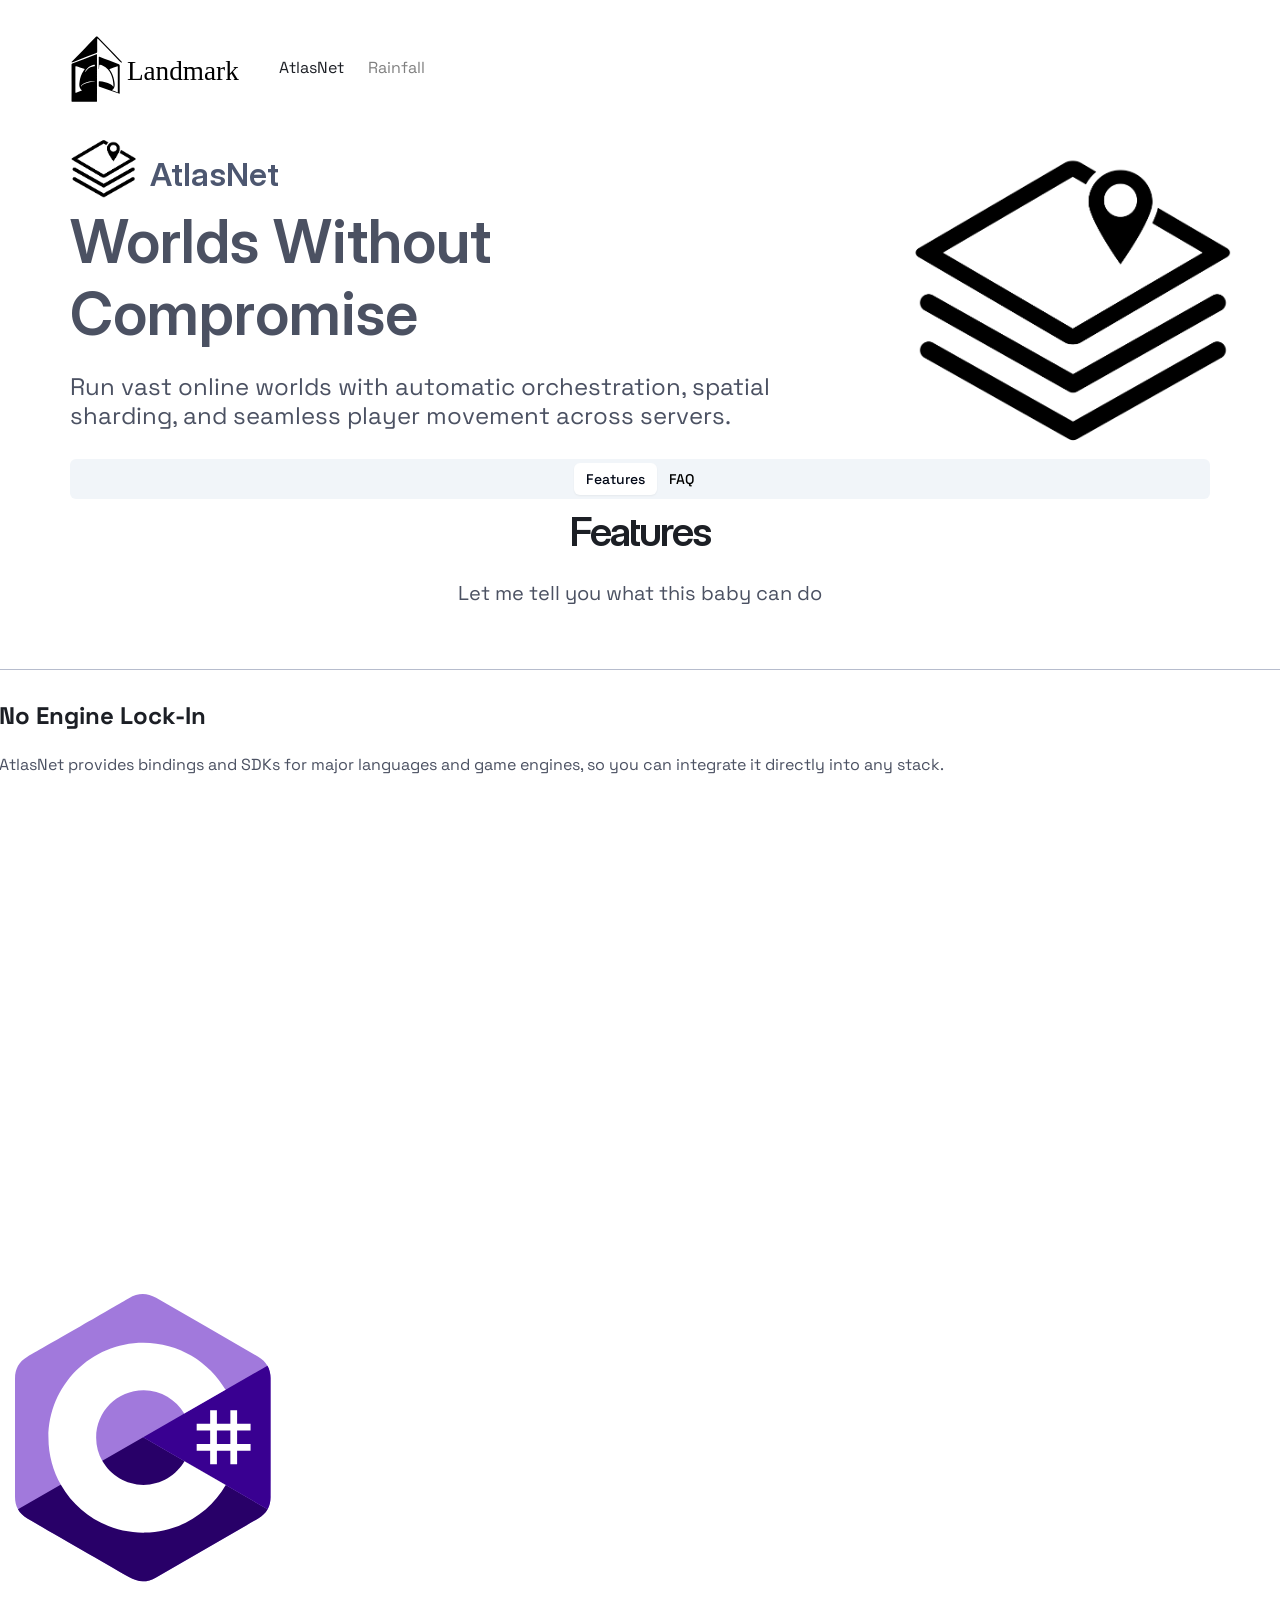
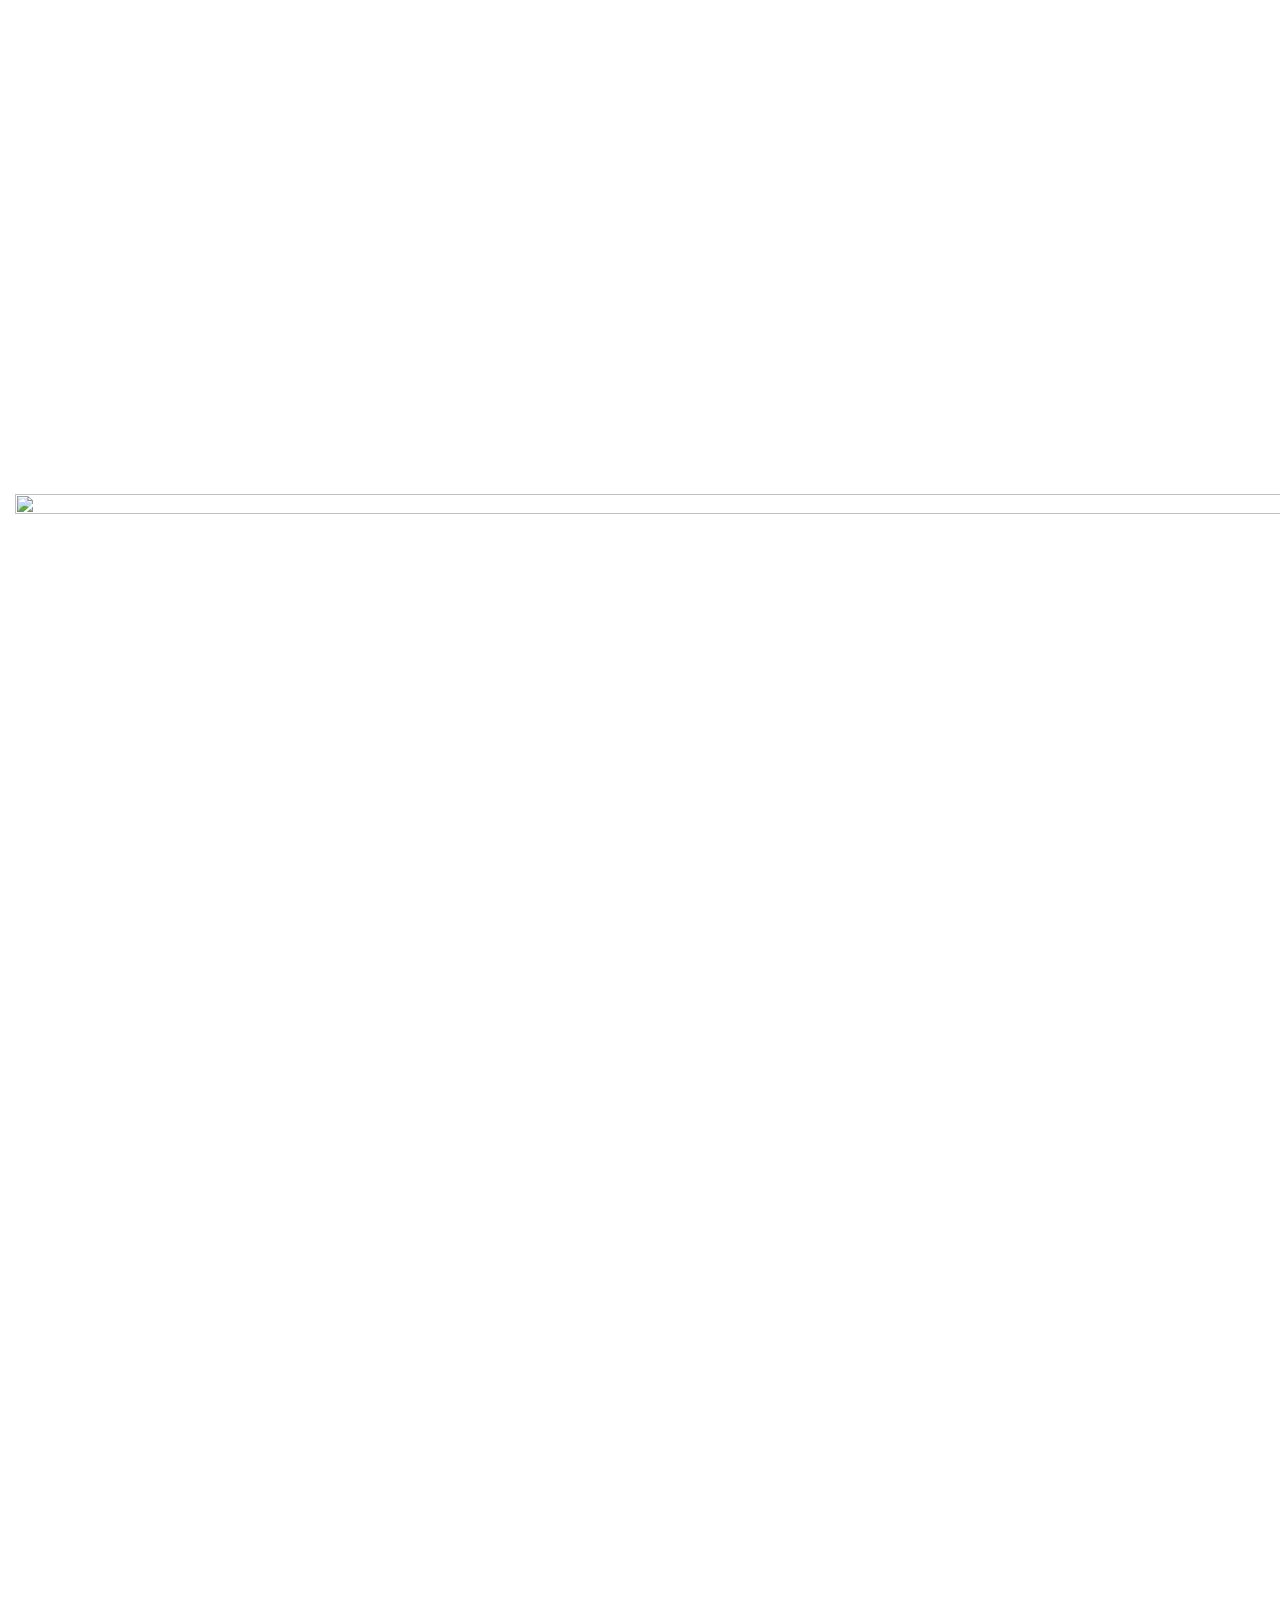
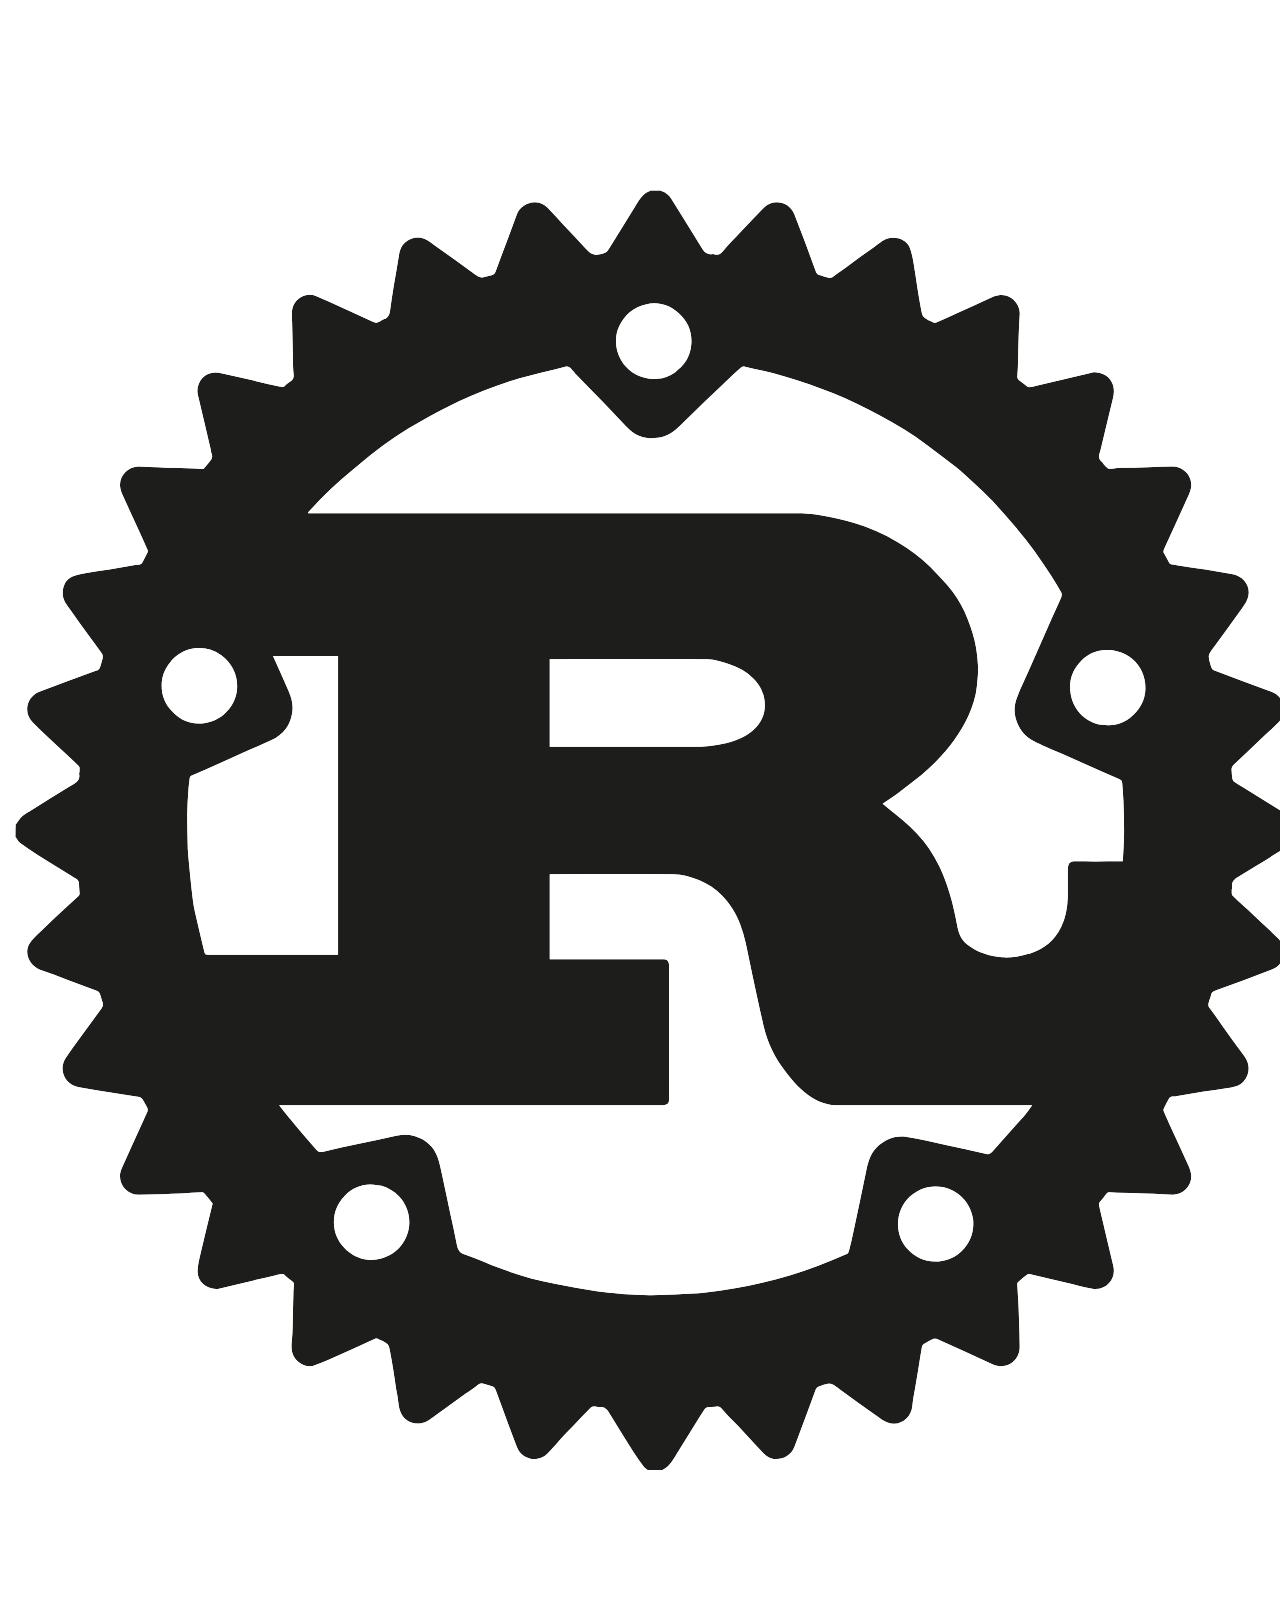
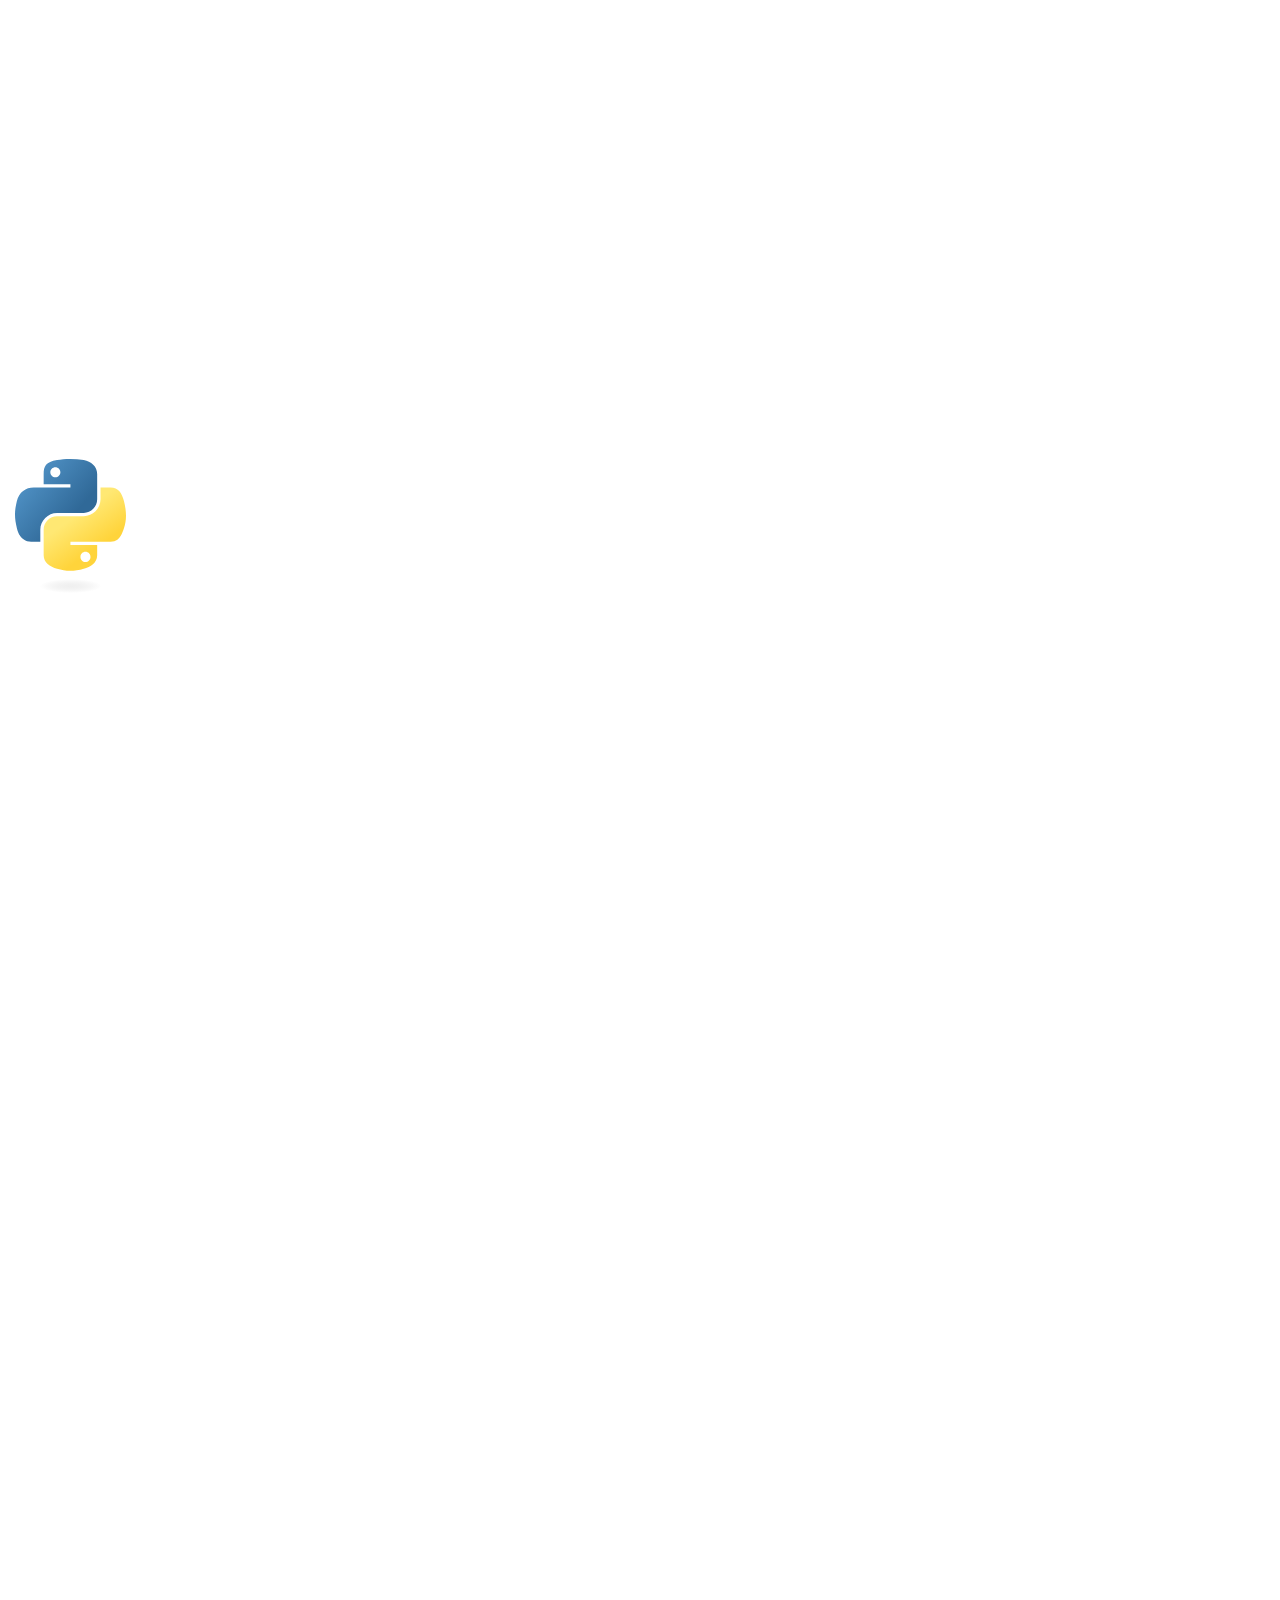
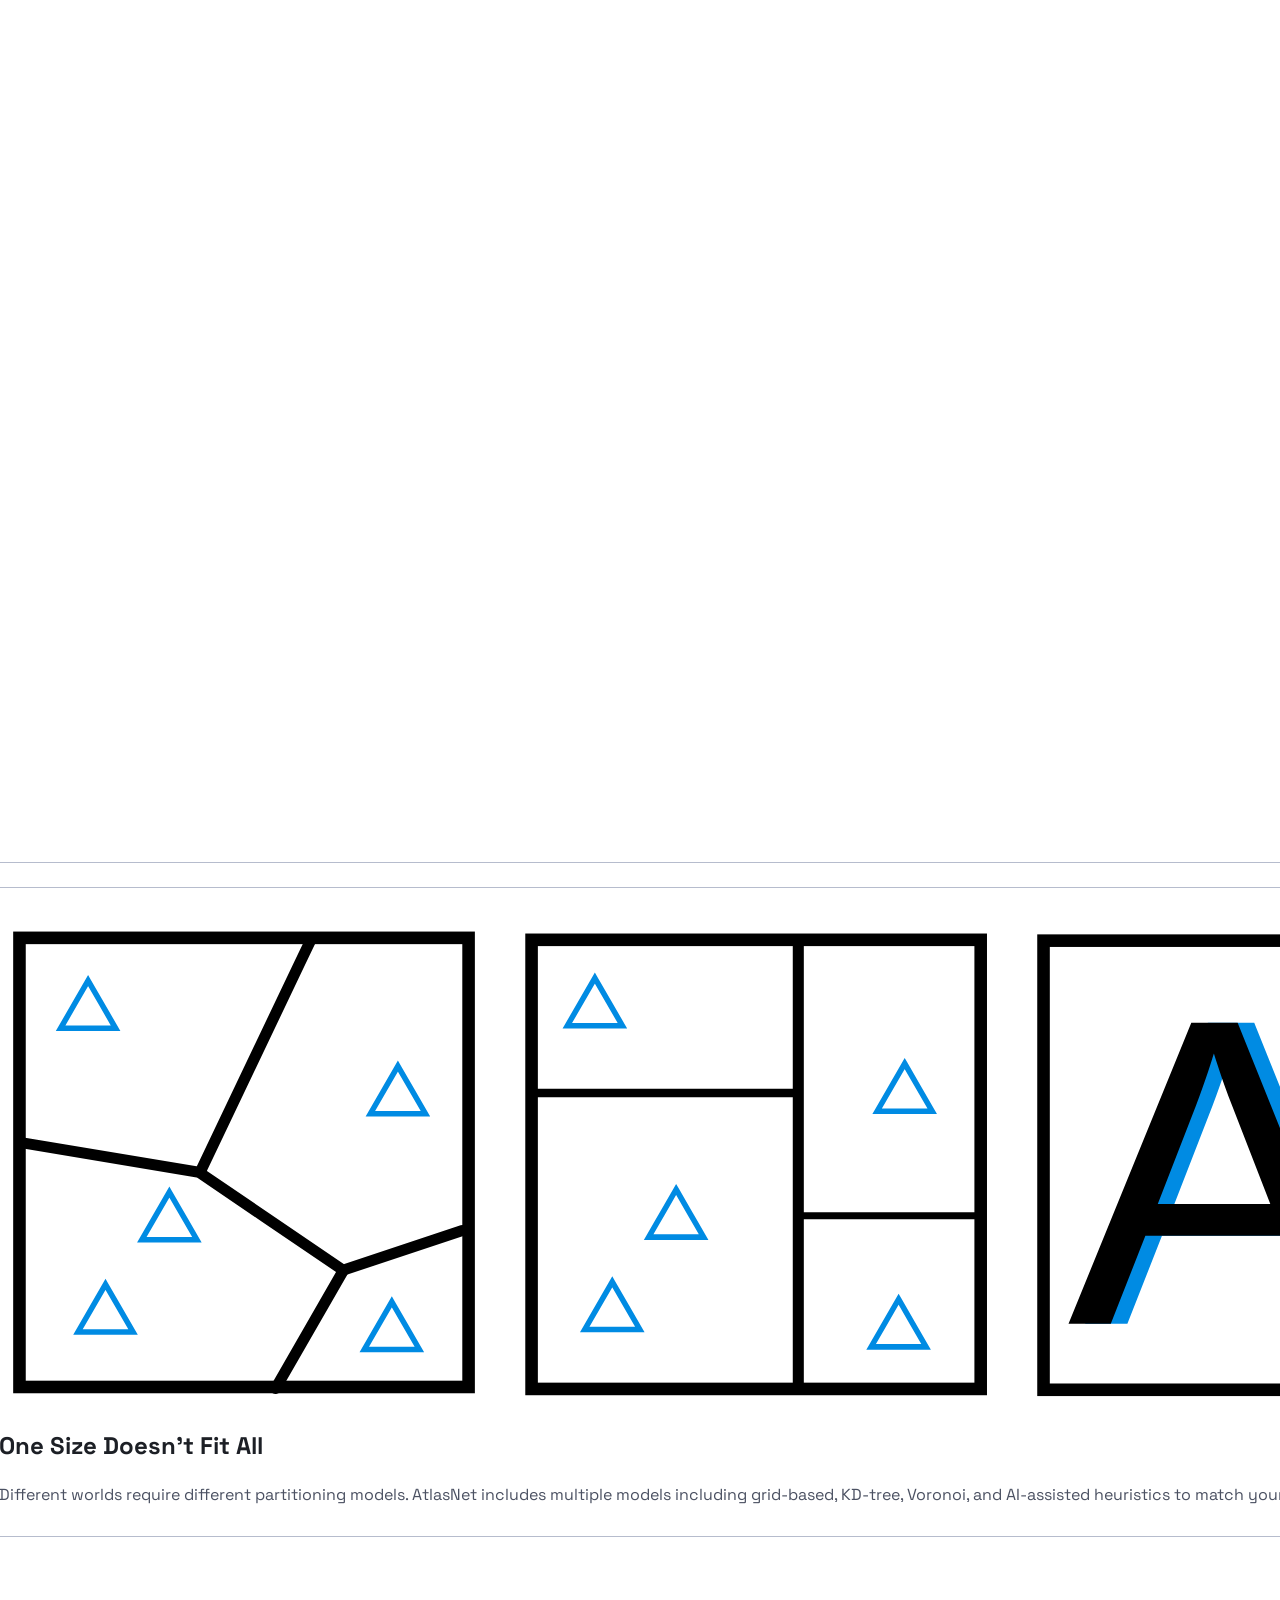
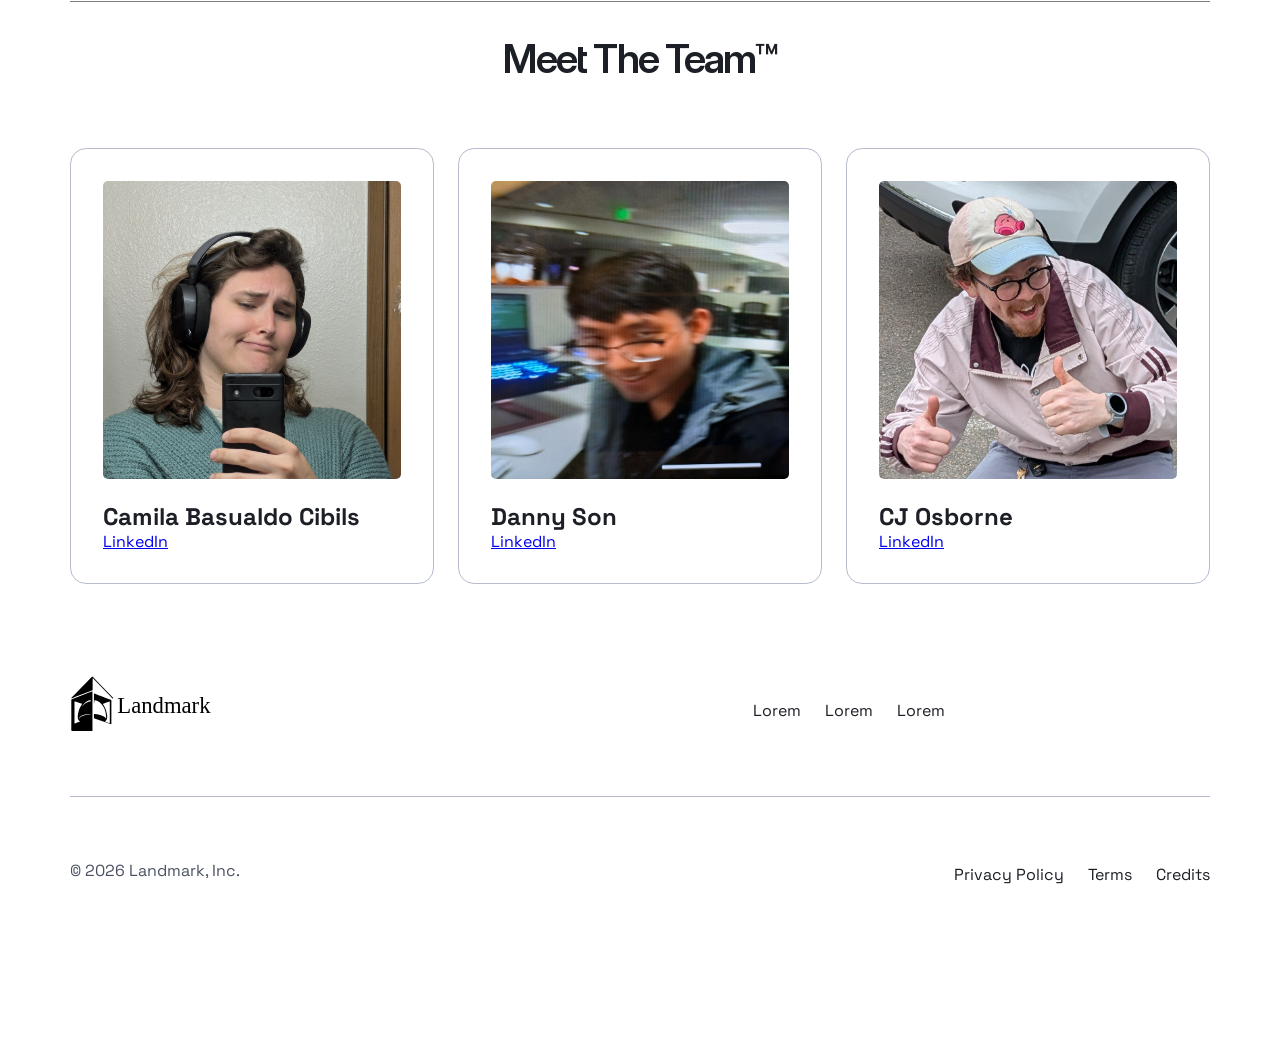
==== commit 71692ba9: "Fixed a logo issue" ====
--- a/index.html
+++ b/index.html
@@ -2,13 +2,13 @@
 <html
   lang="en"
   data-ws-project="1d086d7c-0c6e-4dec-8f69-092667832995"
-  data-ws-last-published="2026-06-13T05:57:07.464Z"
+  data-ws-last-published="2026-06-13T17:02:15.013Z"
 >
   <head>
     <link
       rel="stylesheet"
       type="text/css"
-      href="/assets/static/app_generated_index-6937cd5a.BesQk-9p.css"
+      href="/assets/static/app_generated_index-6937cd5a.DIgM4Z7Z.css"
     />
     <meta charset="UTF-8" />
     <meta name="viewport" content="width=device-width,initial-scale=1" />
@@ -37,11 +37,11 @@
       as="image"
     />
     <meta property="og:url" content="https://url/" />
-    <meta property="og:title" content="Untitled" />
+    <meta property="og:title" content="AtlasNet" />
     <meta property="og:type" content="website" />
     <meta name="robots" content="noindex, nofollow" />
     <meta property="twitter:card" content="summary_large_image" />
-    <title>Untitled</title>
+    <title>AtlasNet</title>
   </head>
   <body class="w-element">
     <div class="w-element c19mwc8o">
@@ -130,7 +130,7 @@
                     <li data-ws-index="2" class="w-menu-item">
                       <a
                         aria-current="page"
-                        class="w-link c1lnn66g c1i6u13o c1tdtvjs c1lwsw2w c1a8nmfc c1l9yz6r c7f16ef c1ixlfno c1ewgmvc c1f1r4bb cyp6dig c1ei055y cg9t561 cud0e5k c1sqedn3 c1jyljze c1v82o3j ccanaxu cuwsqp1 c1b8w41a co0w7fv cs9dmk2 c1dq3r5 cq1libe c1ahkfac c1rnx8oy c1tv1qvx c7oeyb0 c1uxm0fa cp8q3ji c1pnksm3 c1ld6zc0 cezf5ri c17ui0rs c1i9c5be cqcewuh cnf88g3 c189r9yc c3m48cn c1k38943 c1x04dmp active"
+                        class="w-link c1lnn66g c1i6u13o c1tdtvjs c1lwsw2w c1a8nmfc c1l9yz6r c7f16ef c1ixlfno c1ewgmvc c1f1r4bb cyp6dig c1ei055y cg9t561 cud0e5k c1sqedn3 c1jyljze c1v82o3j ccanaxu cuwsqp1 c1b8w41a co0w7fv cs9dmk2 c1dq3r5 cq1libe c1ahkfac c1rnx8oy c1tv1qvx c7oeyb0 c1uxm0fa c1prfmto c1bcoe6i cp8q3ji c1pnksm3 c1ld6zc0 cezf5ri c17ui0rs c1i9c5be cqcewuh cnf88g3 c189r9yc c3m48cn c1k38943 c1x04dmp active"
                         href="/"
                         >Rainfall</a
                       >
@@ -173,24 +173,58 @@
       </div>
       <div class="w-element">
         <div
-          class="w-element c4zv7o8 c1yxbcu3 c1rlgl31 ca0xin3 c1175w57 cg5wj53 c1mmapnj cz0svo5 c1w58zid cv2ogt7"
+          class="w-element c4zv7o8 c1yxbcu3 c1rlgl31 ca0xin3 cz0svo5 c1175w57 c1mmapnj c19h3frt cg56swa c1o9lghm c1w58zid cxqfvvo c1l1ljlk c1rr1q25"
         >
           <div
-            class="w-element c1rlgl31 c1i6u13o cxrfyfq clhs76r c186wlez cciowao"
+            class="w-element c1rlgl31 c1i6u13o ch56u11 c1ob6oxk c186wlez cciowao c103b54p"
           >
+            <img
+              alt=""
+              width="733"
+              height="709"
+              src="/assets/AtlasNet2_HBEpXnMoDV3xzus7GnosJ.png"
+              class="w-image c1duzesn c1k8deyj cv3e54v"
+              sizes="100vw"
+              srcset="
+                /assets/AtlasNet2_HBEpXnMoDV3xzus7GnosJ.png   16w,
+                /assets/AtlasNet2_HBEpXnMoDV3xzus7GnosJ.png   32w,
+                /assets/AtlasNet2_HBEpXnMoDV3xzus7GnosJ.png   48w,
+                /assets/AtlasNet2_HBEpXnMoDV3xzus7GnosJ.png   64w,
+                /assets/AtlasNet2_HBEpXnMoDV3xzus7GnosJ.png   96w,
+                /assets/AtlasNet2_HBEpXnMoDV3xzus7GnosJ.png  128w,
+                /assets/AtlasNet2_HBEpXnMoDV3xzus7GnosJ.png  256w,
+                /assets/AtlasNet2_HBEpXnMoDV3xzus7GnosJ.png  384w,
+                /assets/AtlasNet2_HBEpXnMoDV3xzus7GnosJ.png  640w,
+                /assets/AtlasNet2_HBEpXnMoDV3xzus7GnosJ.png  750w,
+                /assets/AtlasNet2_HBEpXnMoDV3xzus7GnosJ.png  828w,
+                /assets/AtlasNet2_HBEpXnMoDV3xzus7GnosJ.png 1080w,
+                /assets/AtlasNet2_HBEpXnMoDV3xzus7GnosJ.png 1200w,
+                /assets/AtlasNet2_HBEpXnMoDV3xzus7GnosJ.png 1920w
+              "
+              decoding="async"
+              loading="lazy"
+            />
             <h1 class="w-element c7oeyb0 cnv3kpj c1hyvknq c1anal33">
               AtlasNet
             </h1>
           </div>
-          <p class="w-element civrtzc cqfrojr c15kam7a c1hyvknq cz051zx">
-            Worlds Without<br />Compromise
-          </p>
-          <p
-            class="w-element c1xtf2fv cax6m9j c86xzcz c1ryqgs7 c1yoocvq ctx9nhv"
-          >
-            Run vast online worlds with automatic orchestration, spatial
-            sharding, and seamless player movement across servers.
-          </p>
+          <div class="w-element c10ynldk c1i6u13o">
+            <div
+              class="w-element c19faiz0 cufu5ux chwz02u ccanaxu cq50l6q c8ckuig cungu31 c1oq9seb c1rg2i0v c1e5q6j9 c4y598i c161i46q c1vjrk9g c1jy51zc cshddji c1eljnoq c1uoz8uj c7aukhw cfcfq0n"
+            >
+              <p
+                class="w-element civrtzc cqfrojr c138wpe9 c1hyvknq c16478zd cz051zx"
+              >
+                Worlds Without<br />Compromise
+              </p>
+              <p
+                class="w-element c1xtf2fv c138wpe9 c86xzcz c1ryqgs7 c1yoocvq ctx9nhv"
+              >
+                Run vast online worlds with automatic orchestration, spatial
+                sharding, and seamless player movement across servers.
+              </p>
+            </div>
+          </div>
         </div>
         <div
           dir="ltr"
@@ -730,7 +764,7 @@
                       Web Interface
                     </h3>
                     <p class="w-paragraph">
-                      Cartograph provides a unified web-based control plane for
+                      AtlasNet provides a unified web-based control plane for
                       monitoring, managing, and operating your entire AtlasNet
                       deployment in real time.
                     </p>
@@ -1190,13 +1224,13 @@
       {}
     </script>
     <script
-      src="/assets/entries/entry-server-routing.qJfmno_q.js"
+      src="/assets/entries/entry-server-routing.BCI8x95A.js"
       type="module"
       async
     ></script>
     <link
       rel="modulepreload"
-      href="/assets/entries/pages_index.Dwa6rPnv.js"
+      href="/assets/entries/pages_index.BklzakxJ.js"
       as="script"
       type="text/javascript"
     /><link
@@ -1206,7 +1240,7 @@
       type="text/javascript"
     /><link
       rel="modulepreload"
-      href="/assets/chunks/chunk-CK5zXFjL.js"
+      href="/assets/chunks/chunk-BUK9-kdW.js"
       as="script"
       type="text/javascript"
     /><link
@@ -1221,7 +1255,7 @@
       type="text/javascript"
     /><link
       rel="modulepreload"
-      href="/assets/chunks/chunk-CxJBj49j.js"
+      href="/assets/chunks/chunk-CzcTI5U3.js"
       as="script"
       type="text/javascript"
     />
--- a/assets/static/app_generated_index-6937cd5a.DIgM4Z7Z.css
+++ b/assets/static/app_generated_index-6937cd5a.DIgM4Z7Z.css
@@ -0,0 +1 @@
+@font-face{font-family:Space Grotesk;font-style:normal;font-weight:300 700;font-display:swap;src:url(/assets/SpaceGrotesk-VariableFont_wght_92Z2i9spNtfwrzeGeXHcE.ttf) format("truetype")}@font-face{font-family:Inter Display;font-style:normal;font-weight:600;font-display:swap;src:url(/assets/InterDisplay-SemiBold_EZjylir0CF0aFqquaJVBA.woff2) format("woff2")}@layer presets{:root{display:grid;min-height:100%;grid-template-rows:auto;grid-template-columns:1fr;font-family:Arial,Roboto,sans-serif;font-size:16px;line-height:1.2;white-space:pre-wrap;white-space-collapse:preserve}a.w-element{box-sizing:border-box}body.w-element{box-sizing:border-box;-webkit-font-smoothing:antialiased;-moz-osx-font-smoothing:grayscale;margin:0}div.w-element,h1.w-element{box-sizing:border-box}hr.w-element{height:0;color:inherit;box-sizing:border-box}p.w-element{box-sizing:border-box}textarea.w-element{font-family:inherit;font-size:100%;line-height:1.15;box-sizing:border-box;border-top-style:solid;border-right-style:solid;border-bottom-style:solid;border-left-style:solid;margin:0}body.w-body{box-sizing:border-box;-webkit-font-smoothing:antialiased;-moz-osx-font-smoothing:grayscale;margin:0}div.w-box{box-sizing:border-box}footer.w-box{box-sizing:border-box}main.w-box{box-sizing:border-box}nav.w-box{box-sizing:border-box}section.w-box{box-sizing:border-box}a.w-link{box-sizing:border-box;display:inline-block}div.w-text{box-sizing:border-box;min-height:1em}div.w-html-embed{display:contents;white-space:normal;white-space-collapse:collapse}h1.w-heading,h2.w-heading,h3.w-heading,p.w-paragraph{box-sizing:border-box}img.w-image{box-sizing:border-box;max-width:100%;display:block;height:auto}div.w-tabs,div.w-tabs-list{box-sizing:border-box}button.w-tab-trigger{font-family:inherit;font-size:100%;line-height:1.15;box-sizing:border-box;text-transform:none;background-color:transparent;background-image:none;border:0px solid rgb(226 232 240 / 1);margin:0;padding:0}div.w-tab-content,div.w-accordion,div.w-item{box-sizing:border-box}h3.w-item-header{box-sizing:border-box;margin-top:0;margin-bottom:0}button.w-item-trigger{font-family:inherit;font-size:100%;line-height:1.15;box-sizing:border-box;text-transform:none;background-color:transparent;background-image:none;border:0px solid rgb(226 232 240 / 1);margin:0;padding:0}div.w-item-content{box-sizing:border-box}hr.w-separator{height:1px;color:inherit;box-sizing:border-box;background-color:gray;border-top-style:none;border-right-style:none;border-left-style:none;border-bottom-style:none}button.w-button{font-family:inherit;font-size:100%;line-height:1.15;box-sizing:border-box;border-top-style:solid;border-right-style:solid;border-bottom-style:solid;border-left-style:solid;text-transform:none;margin:0}div.w-popover-content,div.w-vimeo{box-sizing:border-box}img.w-preview-image{box-sizing:border-box;max-width:100%;display:block;height:auto}div.w-spinner{box-sizing:border-box}button.w-play-button{font-family:inherit;font-size:100%;line-height:1.15;box-sizing:border-box;border-top-style:solid;border-right-style:solid;border-bottom-style:solid;border-left-style:solid;text-transform:none;margin:0}div.w-navigation-menu,div.w-menu-list,div.w-menu-item,div.w-menu-content,div.w-menu-viewport,div.w-dialog-overlay,div.w-dialog-content{box-sizing:border-box}button.w-close-button{background-color:transparent;background-image:none;font-family:inherit;font-size:100%;line-height:1.15;box-sizing:border-box;text-transform:none;border:0px solid rgb(226 232 240 / 1);margin:0;padding:0}a.w-rich-text-link{box-sizing:border-box;display:inline-block}span.w-text-1{box-sizing:border-box}blockquote.w-blockquote{margin:0 0 10px;padding:10px 20px;border-left:5px solid rgb(226 226 226 / 1)}ol.w-list{box-sizing:border-box;margin-top:0;margin-bottom:10px;padding-left:40px}li.w-list-item{box-sizing:border-box}code.w-code-text{font-family:ui-monospace,SFMono-Regular,Consolas,Liberation Mono,Menlo,monospace;font-size:1em;box-sizing:border-box;display:block;padding-left:.2em;padding-right:.2em;background-color:#eee;white-space:pre-wrap;white-space-collapse:preserve}}@media all{:root{--font-lineheight-00: .95;--font-lineheight-0: 1.1;--font-lineheight-1: 1.25;--font-lineheight-2: 1.375;--font-lineheight-3: 1.5;--font-lineheight-4: 1.75;--font-lineheight-5: 2;--font-letterspacing-0: -.05em;--font-letterspacing-1: .025em;--font-letterspacing-2: .05em;--font-letterspacing-3: .075em;--font-letterspacing-4: .15em;--font-letterspacing-5: .5em;--font-letterspacing-6: .75em;--font-letterspacing-7: 1em;--font-size-00: .5rem;--font-size-0: .75rem;--font-size-1: 1rem;--font-size-2: 1.1rem;--font-size-3: 1.25rem;--font-size-4: 1.5rem;--font-size-5: 2rem;--font-size-6: 2.5rem;--font-size-7: 3rem;--font-size-8: 3.5rem;--font-size-fluid-0: clamp(.75rem,2vw,1rem);--font-size-fluid-1: clamp(1rem,4vw,1.5rem);--font-size-fluid-2: clamp(1.5rem,6vw,2.5rem);--font-size-fluid-3: clamp(2rem,9vw,3.5rem);--size-000: -.5rem;--size-00: -.25rem;--size-1: .25rem;--size-2: .5rem;--size-3: 1rem;--size-4: 1.25rem;--size-5: 1.5rem;--size-6: 1.75rem;--size-7: 2rem;--size-8: 3rem;--size-9: 4rem;--size-10: 5rem;--size-11: 7.5rem;--size-12: 10rem;--size-13: 15rem;--size-14: 20rem;--size-15: 30rem;--size-px-000: -8px;--size-px-00: -4px;--size-px-1: 4px;--size-px-2: 8px;--size-px-3: 16px;--size-px-4: 20px;--size-px-5: 24px;--size-px-6: 28px;--size-px-7: 32px;--size-px-8: 48px;--size-px-9: 64px;--size-px-10: 80px;--size-px-11: 120px;--size-px-12: 160px;--size-px-13: 240px;--size-px-14: 320px;--size-px-15: 480px;--size-fluid-1: clamp(.5rem,1vw,1rem);--size-fluid-2: clamp(1rem,2vw,1.5rem);--size-fluid-3: clamp(1.5rem,3vw,2rem);--size-fluid-4: clamp(2rem,4vw,3rem);--size-fluid-5: clamp(4rem,5vw,5rem);--size-fluid-6: clamp(5rem,7vw,7.5rem);--size-fluid-7: clamp(7.5rem,10vw,10rem);--size-fluid-8: clamp(10rem,20vw,15rem);--size-fluid-9: clamp(15rem,30vw,20rem);--size-fluid-10: clamp(20rem,40vw,30rem);--size-content-1: 20ch;--size-content-2: 45ch;--size-content-3: 60ch;--size-header-1: 20ch;--size-header-2: 25ch;--size-header-3: 35ch;--size-xxs: 240px;--size-xs: 360px;--size-sm: 480px;--size-md: 768px;--size-lg: 1204px;--size-xl: 1440px;--size-xxl: 1920px;--size-relative-000: -.5ch;--size-relative-00: -.25ch;--size-relative-1: .25ch;--size-relative-2: .5ch;--size-relative-3: 1ch;--size-relative-4: 1.25ch;--size-relative-5: 1.5ch;--size-relative-6: 1.75ch;--size-relative-7: 2ch;--size-relative-8: 3ch;--size-relative-9: 4ch;--size-relative-10: 5ch;--size-relative-11: 7.5ch;--size-relative-12: 10ch;--size-relative-13: 15ch;--size-relative-14: 20ch;--size-relative-15: 30ch;--ease-1: cubic-bezier(.25,0,.5,1);--ease-2: cubic-bezier(.25,0,.4,1);--ease-3: cubic-bezier(.25,0,.3,1);--ease-4: cubic-bezier(.25,0,.2,1);--ease-5: cubic-bezier(.25,0,.1,1);--ease-in-1: cubic-bezier(.25,0,1,1);--ease-in-2: cubic-bezier(.5,0,1,1);--ease-in-3: cubic-bezier(.7,0,1,1);--ease-in-4: cubic-bezier(.9,0,1,1);--ease-in-5: cubic-bezier(1,0,1,1);--ease-out-1: cubic-bezier(0,0,.75,1);--ease-out-2: cubic-bezier(0,0,.5,1);--ease-out-3: cubic-bezier(0,0,.3,1);--ease-out-4: cubic-bezier(0,0,.1,1);--ease-out-5: cubic-bezier(0,0,0,1);--ease-in-out-1: cubic-bezier(.1,0,.9,1);--ease-in-out-2: cubic-bezier(.3,0,.7,1);--ease-in-out-3: cubic-bezier(.5,0,.5,1);--ease-in-out-4: cubic-bezier(.7,0,.3,1);--ease-in-out-5: cubic-bezier(.9,0,.1,1);--ease-elastic-out-1: cubic-bezier(.5,.75,.75,1.25);--ease-elastic-out-2: cubic-bezier(.5,1,.75,1.25);--ease-elastic-out-3: cubic-bezier(.5,1.25,.75,1.25);--ease-elastic-out-4: cubic-bezier(.5,1.5,.75,1.25);--ease-elastic-out-5: cubic-bezier(.5,1.75,.75,1.25);--ease-elastic-in-1: cubic-bezier(.5,-.25,.75,1);--ease-elastic-in-2: cubic-bezier(.5,-.5,.75,1);--ease-elastic-in-3: cubic-bezier(.5,-.75,.75,1);--ease-elastic-in-4: cubic-bezier(.5,-1,.75,1);--ease-elastic-in-5: cubic-bezier(.5,-1.25,.75,1);--ease-elastic-in-out-1: cubic-bezier(.5,-.1,.1,1.5);--ease-elastic-in-out-2: cubic-bezier(.5,-.3,.1,1.5);--ease-elastic-in-out-3: cubic-bezier(.5,-.5,.1,1.5);--ease-elastic-in-out-4: cubic-bezier(.5,-.7,.1,1.5);--ease-elastic-in-out-5: cubic-bezier(.5,-.9,.1,1.5);--ease-step-1: steps(2);--ease-step-2: steps(3);--ease-step-3: steps(4);--ease-step-4: steps(7);--ease-step-5: steps(10);--ease-elastic-1: var(--ease-elastic-out-1);--ease-elastic-2: var(--ease-elastic-out-2);--ease-elastic-3: var(--ease-elastic-out-3);--ease-elastic-4: var(--ease-elastic-out-4);--ease-elastic-5: var(--ease-elastic-out-5);--ease-squish-1: var(--ease-elastic-in-out-1);--ease-squish-2: var(--ease-elastic-in-out-2);--ease-squish-3: var(--ease-elastic-in-out-3);--ease-squish-4: var(--ease-elastic-in-out-4);--ease-squish-5: var(--ease-elastic-in-out-5);--ease-spring-1: linear(0,.006,.025 2.8%,.101 6.1%,.539 18.9%,.721 25.3%,.849 31.5%,.937 38.1%,.968 41.8%,.991 45.7%,1.006 50.1%,1.015 55%,1.017 63.9%,1.001);--ease-spring-2: linear(0,.007,.029 2.2%,.118 4.7%,.625 14.4%,.826 19%,.902,.962,1.008 26.1%,1.041 28.7%,1.064 32.1%,1.07 36%,1.061 40.5%,1.015 53.4%,.999 61.6%,.995 71.2%,1);--ease-spring-3: linear(0,.009,.035 2.1%,.141 4.4%,.723 12.9%,.938 16.7%,1.017,1.077,1.121,1.149 24.3%,1.159,1.163,1.161,1.154 29.9%,1.129 32.8%,1.051 39.6%,1.017 43.1%,.991,.977 51%,.974 53.8%,.975 57.1%,.997 69.8%,1.003 76.9%,1);--ease-spring-4: linear(0,.009,.037 1.7%,.153 3.6%,.776 10.3%,1.001,1.142 16%,1.185,1.209 19%,1.215 19.9% 20.8%,1.199,1.165 25%,1.056 30.3%,1.008 33%,.973,.955 39.2%,.953 41.1%,.957 43.3%,.998 53.3%,1.009 59.1% 63.7%,.998 78.9%,1);--ease-spring-5: linear(0,.01,.04 1.6%,.161 3.3%,.816 9.4%,1.046,1.189 14.4%,1.231,1.254 17%,1.259,1.257 18.6%,1.236,1.194 22.3%,1.057 27%,.999 29.4%,.955 32.1%,.942,.935 34.9%,.933,.939 38.4%,1 47.3%,1.011,1.017 52.6%,1.016 56.4%,1 65.2%,.996 70.2%,1.001 87.2%,1);--ease-bounce-1: linear(0,.004,.016,.035,.063,.098,.141,.191,.25,.316,.391 36.8%,.563,.766,1 58.8%,.946,.908 69.1%,.895,.885,.879,.878,.879,.885,.895,.908 89.7%,.946,1);--ease-bounce-2: linear(0,.004,.016,.035,.063,.098,.141 15.1%,.25,.391,.562,.765,1,.892 45.2%,.849,.815,.788,.769,.757,.753,.757,.769,.788,.815,.85,.892 75.2%,1 80.2%,.973,.954,.943,.939,.943,.954,.973,1);--ease-bounce-3: linear(0,.004,.016,.035,.062,.098,.141 11.4%,.25,.39,.562,.764,1 30.3%,.847 34.8%,.787,.737,.699,.672,.655,.65,.656,.672,.699,.738,.787,.847 61.7%,1 66.2%,.946,.908,.885 74.2%,.879,.878,.879,.885 79.5%,.908,.946,1 87.4%,.981,.968,.96,.957,.96,.968,.981,1);--ease-bounce-4: linear(0,.004,.016 3%,.062,.141,.25,.391,.562 18.2%,1 24.3%,.81,.676 32.3%,.629,.595,.575,.568,.575,.595,.629,.676 48.2%,.811,1 56.2%,.918,.86,.825,.814,.825,.86,.918,1 77.2%,.94 80.6%,.925,.92,.925,.94 87.5%,1 90.9%,.974,.965,.974,1);--ease-bounce-5: linear(0,.004,.016 2.5%,.063,.141,.25 10.1%,.562,1 20.2%,.783,.627,.534 30.9%,.511,.503,.511,.534 38%,.627,.782,1 48.7%,.892,.815,.769 56.3%,.757,.753,.757,.769 61.3%,.815,.892,1 68.8%,.908 72.4%,.885,.878,.885,.908 79.4%,1 83%,.954 85.5%,.943,.939,.943,.954 90.5%,1 93%,.977,.97,.977,1);--layer-1: 1;--layer-2: 2;--layer-3: 3;--layer-4: 4;--layer-5: 5;--layer-important: 2147483647;--shadow-color: 228 44.3% 31%;--shadow-strength: 5%;--inner-shadow-highlight: inset 0-.5px 0 0#fff,inset 0 .5px 0 0 rgba(0,0,0,.067);--shadow-1: 0 1px 2px -1px hsl(var(--shadow-color)/calc(var(--shadow-strength) + 9%));--shadow-2: 0 3px 5px -2px hsl(var(--shadow-color)/calc(var(--shadow-strength) + 3%)),0 7px 14px -5px hsl(var(--shadow-color)/calc(var(--shadow-strength) + 5%));--shadow-3: 0 -1px 3px 0 hsl(var(--shadow-color)/calc(var(--shadow-strength) + 2%)),0 1px 2px -5px hsl(var(--shadow-color)/calc(var(--shadow-strength) + 2%)),0 2px 5px -5px hsl(var(--shadow-color)/calc(var(--shadow-strength) + 4%)),0 4px 12px -5px hsl(var(--shadow-color)/calc(var(--shadow-strength) + 5%)),0 12px 15px -5px hsl(var(--shadow-color)/calc(var(--shadow-strength) + 7%));--shadow-4: 0 -2px 5px 0 hsl(var(--shadow-color)/calc(var(--shadow-strength) + 2%)),0 1px 1px -2px hsl(var(--shadow-color)/calc(var(--shadow-strength) + 3%)),0 2px 2px -2px hsl(var(--shadow-color)/calc(var(--shadow-strength) + 3%)),0 5px 5px -2px hsl(var(--shadow-color)/calc(var(--shadow-strength) + 4%)),0 9px 9px -2px hsl(var(--shadow-color)/calc(var(--shadow-strength) + 5%)),0 16px 16px -2px hsl(var(--shadow-color)/calc(var(--shadow-strength) + 6%));--shadow-5: 0 -1px 2px 0 hsl(var(--shadow-color)/calc(var(--shadow-strength) + 2%)),0 2px 1px -2px hsl(var(--shadow-color)/calc(var(--shadow-strength) + 3%)),0 5px 5px -2px hsl(var(--shadow-color)/calc(var(--shadow-strength) + 3%)),0 10px 10px -2px hsl(var(--shadow-color)/calc(var(--shadow-strength) + 4%)),0 20px 20px -2px hsl(var(--shadow-color)/calc(var(--shadow-strength) + 5%)),0 40px 40px -2px hsl(var(--shadow-color)/calc(var(--shadow-strength) + 7%));--shadow-6: 0 -1px 2px 0 hsl(var(--shadow-color)/calc(var(--shadow-strength) + 2%)),0 3px 2px -2px hsl(var(--shadow-color)/calc(var(--shadow-strength) + 3%)),0 7px 5px -2px hsl(var(--shadow-color)/calc(var(--shadow-strength) + 3%)),0 12px 10px -2px hsl(var(--shadow-color)/calc(var(--shadow-strength) + 4%)),0 22px 18px -2px hsl(var(--shadow-color)/calc(var(--shadow-strength) + 5%)),0 41px 33px -2px hsl(var(--shadow-color)/calc(var(--shadow-strength) + 6%)),0 100px 80px -2px hsl(var(--shadow-color)/calc(var(--shadow-strength) + 7%));--inner-shadow-0: inset 0 0 0 1px hsl(var(--shadow-color)/calc(var(--shadow-strength) + 9%));--inner-shadow-1: inset 0 1px 2px 0 hsl(var(--shadow-color)/calc(var(--shadow-strength) + 9%)),var(--inner-shadow-highlight);--inner-shadow-2: inset 0 1px 4px 0 hsl(var(--shadow-color)/calc(var(--shadow-strength) + 9%)),var(--inner-shadow-highlight);--inner-shadow-3: inset 0 2px 8px 0 hsl(var(--shadow-color)/calc(var(--shadow-strength) + 9%)),var(--inner-shadow-highlight);--inner-shadow-4: inset 0 2px 14px 0 hsl(var(--shadow-color)/calc(var(--shadow-strength) + 9%)),var(--inner-shadow-highlight);--ratio-square: 1;--ratio-landscape: 4/3;--ratio-portrait: 3/4;--ratio-widescreen: 16/9;--ratio-ultrawide: 18/5;--ratio-golden: 1.618/1;--gray-0: rgb(255 255 255 / 1);--gray-1: rgb(245 247 250 / 1);--gray-2: rgb(236 238 244 / 1);--gray-3: rgb(210 213 226 / 1);--gray-4: rgb(182 188 205 / 1);--gray-5: rgb(158 165 189 / 1);--gray-6: rgb(121 130 159 / 1);--gray-7: rgb(98 105 129 / 1);--gray-8: rgb(75 81 98 / 1);--gray-9: rgb(52 56 68 / 1);--gray-10: rgb(28 31 37 / 1);--gray-11: unset;--gray-12: unset;--stone-0: rgb(248 250 251 / 1);--stone-1: rgb(242 244 246 / 1);--stone-2: rgb(235 237 239 / 1);--stone-3: rgb(224 228 229 / 1);--stone-4: rgb(209 214 216 / 1);--stone-5: rgb(177 182 185 / 1);--stone-6: rgb(151 155 157 / 1);--stone-7: rgb(126 130 130 / 1);--stone-8: rgb(102 105 104 / 1);--stone-9: rgb(80 81 79 / 1);--stone-10: rgb(58 58 55 / 1);--stone-11: rgb(37 37 33 / 1);--stone-12: rgb(18 18 16 / 1);--red-0: rgb(255 245 245 / 1);--red-1: rgb(255 227 227 / 1);--red-2: rgb(255 201 201 / 1);--red-3: rgb(255 168 168 / 1);--red-4: rgb(255 135 135 / 1);--red-5: rgb(255 107 107 / 1);--red-6: rgb(250 82 82 / 1);--red-7: rgb(240 62 62 / 1);--red-8: rgb(224 49 49 / 1);--red-9: rgb(201 42 42 / 1);--red-10: rgb(176 37 37 / 1);--red-11: rgb(150 32 32 / 1);--red-12: rgb(125 26 26 / 1);--pink-0: rgb(255 240 246 / 1);--pink-1: rgb(255 222 235 / 1);--pink-2: rgb(252 194 215 / 1);--pink-3: rgb(250 162 193 / 1);--pink-4: rgb(247 131 172 / 1);--pink-5: rgb(240 101 149 / 1);--pink-6: rgb(230 73 128 / 1);--pink-7: rgb(214 51 108 / 1);--pink-8: rgb(194 37 92 / 1);--pink-9: rgb(166 30 77 / 1);--pink-10: rgb(140 25 65 / 1);--pink-11: rgb(115 21 54 / 1);--pink-12: rgb(89 16 42 / 1);--purple-0: rgb(248 240 252 / 1);--purple-1: rgb(243 217 250 / 1);--purple-2: rgb(238 190 250 / 1);--purple-3: rgb(229 153 247 / 1);--purple-4: rgb(218 119 242 / 1);--purple-5: rgb(204 93 232 / 1);--purple-6: rgb(190 75 219 / 1);--purple-7: rgb(174 62 201 / 1);--purple-8: rgb(156 54 181 / 1);--purple-9: rgb(134 46 156 / 1);--purple-10: rgb(112 38 130 / 1);--purple-11: rgb(90 30 105 / 1);--purple-12: rgb(68 23 79 / 1);--violet-0: rgb(243 240 255 / 1);--violet-1: rgb(229 219 255 / 1);--violet-2: rgb(208 191 255 / 1);--violet-3: rgb(177 151 252 / 1);--violet-4: rgb(151 117 250 / 1);--violet-5: rgb(132 94 247 / 1);--violet-6: rgb(121 80 242 / 1);--violet-7: rgb(112 72 232 / 1);--violet-8: rgb(103 65 217 / 1);--violet-9: rgb(95 61 196 / 1);--violet-10: rgb(82 53 171 / 1);--violet-11: rgb(70 45 145 / 1);--violet-12: rgb(58 37 120 / 1);--indigo-0: rgb(237 242 255 / 1);--indigo-1: rgb(219 228 255 / 1);--indigo-2: rgb(186 200 255 / 1);--indigo-3: rgb(145 167 255 / 1);--indigo-4: rgb(116 143 252 / 1);--indigo-5: rgb(92 124 250 / 1);--indigo-6: rgb(76 110 245 / 1);--indigo-7: rgb(66 99 235 / 1);--indigo-8: rgb(59 91 219 / 1);--indigo-9: rgb(54 79 199 / 1);--indigo-10: rgb(47 68 173 / 1);--indigo-11: rgb(40 58 148 / 1);--indigo-12: rgb(33 48 122 / 1);--blue-0: unset;--blue-1: unset;--blue-2: rgb(226 236 254 / 1);--blue-3: rgb(182 209 251 / 1);--blue-4: rgb(136 178 249 / 1);--blue-5: rgb(96 153 247 / 1);--blue-6: rgb(56 127 245 / 1);--blue-7: rgb(45 102 196 / 1);--blue-8: rgb(34 76 147 / 1);--blue-9: unset;--blue-10: unset;--blue-11: unset;--blue-12: unset;--cyan-0: rgb(227 250 252 / 1);--cyan-1: rgb(197 246 250 / 1);--cyan-2: rgb(153 233 242 / 1);--cyan-3: rgb(102 217 232 / 1);--cyan-4: rgb(59 201 219 / 1);--cyan-5: rgb(34 184 207 / 1);--cyan-6: rgb(21 170 191 / 1);--cyan-7: rgb(16 152 173 / 1);--cyan-8: rgb(12 133 153 / 1);--cyan-9: rgb(11 114 133 / 1);--cyan-10: rgb(9 92 107 / 1);--cyan-11: rgb(7 70 82 / 1);--cyan-12: rgb(5 48 56 / 1);--teal-0: rgb(230 252 245 / 1);--teal-1: rgb(195 250 232 / 1);--teal-2: rgb(150 242 215 / 1);--teal-3: rgb(99 230 190 / 1);--teal-4: rgb(56 217 169 / 1);--teal-5: rgb(32 201 151 / 1);--teal-6: rgb(18 184 134 / 1);--teal-7: rgb(12 166 120 / 1);--teal-8: rgb(9 146 104 / 1);--teal-9: rgb(8 127 91 / 1);--teal-10: rgb(6 102 73 / 1);--teal-11: rgb(5 77 55 / 1);--teal-12: rgb(3 51 37 / 1);--green-0: rgb(235 251 238 / 1);--green-1: rgb(211 249 216 / 1);--green-2: rgb(178 242 187 / 1);--green-3: rgb(140 233 154 / 1);--green-4: rgb(105 219 124 / 1);--green-5: rgb(81 207 102 / 1);--green-6: rgb(64 192 87 / 1);--green-7: rgb(55 178 77 / 1);--green-8: rgb(47 158 68 / 1);--green-9: rgb(43 138 62 / 1);--green-10: rgb(35 112 50 / 1);--green-11: rgb(27 87 39 / 1);--green-12: rgb(19 61 27 / 1);--lime-0: rgb(244 252 227 / 1);--lime-1: rgb(233 250 200 / 1);--lime-2: rgb(216 245 162 / 1);--lime-3: rgb(192 235 117 / 1);--lime-4: rgb(169 227 75 / 1);--lime-5: rgb(148 216 45 / 1);--lime-6: rgb(130 201 30 / 1);--lime-7: rgb(116 184 22 / 1);--lime-8: rgb(102 168 15 / 1);--lime-9: rgb(92 148 13 / 1);--lime-10: rgb(76 122 11 / 1);--lime-11: rgb(60 97 9 / 1);--lime-12: rgb(44 71 6 / 1);--yellow-0: rgb(255 249 219 / 1);--yellow-1: rgb(255 243 191 / 1);--yellow-2: rgb(255 236 153 / 1);--yellow-3: rgb(255 224 102 / 1);--yellow-4: rgb(255 212 59 / 1);--yellow-5: rgb(252 196 25 / 1);--yellow-6: rgb(250 176 5 / 1);--yellow-7: rgb(245 159 0 / 1);--yellow-8: rgb(240 140 0 / 1);--yellow-9: rgb(230 119 0 / 1);--yellow-10: rgb(179 92 0 / 1);--yellow-11: rgb(128 66 0 / 1);--yellow-12: rgb(102 53 0 / 1);--orange-0: rgb(255 244 230 / 1);--orange-1: rgb(255 232 204 / 1);--orange-2: rgb(255 216 168 / 1);--orange-3: rgb(255 192 120 / 1);--orange-4: rgb(255 169 77 / 1);--orange-5: rgb(255 146 43 / 1);--orange-6: rgb(253 126 20 / 1);--orange-7: rgb(247 103 7 / 1);--orange-8: rgb(232 89 12 / 1);--orange-9: rgb(217 72 15 / 1);--orange-10: rgb(191 64 13 / 1);--orange-11: rgb(153 51 11 / 1);--orange-12: rgb(128 43 9 / 1);--choco-0: rgb(255 248 220 / 1);--choco-1: rgb(252 225 188 / 1);--choco-2: rgb(247 202 158 / 1);--choco-3: rgb(241 178 128 / 1);--choco-4: rgb(233 155 98 / 1);--choco-5: rgb(223 133 69 / 1);--choco-6: rgb(212 110 37 / 1);--choco-7: rgb(189 95 27 / 1);--choco-8: rgb(164 81 23 / 1);--choco-9: rgb(138 69 19 / 1);--choco-10: rgb(112 58 19 / 1);--choco-11: rgb(87 47 18 / 1);--choco-12: rgb(61 33 13 / 1);--brown-0: rgb(250 244 235 / 1);--brown-1: rgb(237 224 209 / 1);--brown-2: rgb(224 202 183 / 1);--brown-3: rgb(211 183 158 / 1);--brown-4: rgb(197 162 133 / 1);--brown-5: rgb(183 143 109 / 1);--brown-6: rgb(168 124 86 / 1);--brown-7: rgb(149 107 71 / 1);--brown-8: rgb(130 91 58 / 1);--brown-9: rgb(111 75 45 / 1);--brown-10: rgb(94 58 33 / 1);--brown-11: rgb(78 43 21 / 1);--brown-12: rgb(66 36 18 / 1);--sand-0: rgb(248 250 251 / 1);--sand-1: rgb(230 228 220 / 1);--sand-2: rgb(213 207 189 / 1);--sand-3: rgb(194 185 160 / 1);--sand-4: rgb(174 165 140 / 1);--sand-5: rgb(154 145 120 / 1);--sand-6: rgb(134 124 101 / 1);--sand-7: rgb(115 106 83 / 1);--sand-8: rgb(95 87 70 / 1);--sand-9: rgb(75 70 57 / 1);--sand-10: rgb(56 53 45 / 1);--sand-11: rgb(37 37 33 / 1);--sand-12: rgb(18 18 16 / 1);--camo-0: rgb(249 251 231 / 1);--camo-1: rgb(232 237 156 / 1);--camo-2: rgb(210 223 78 / 1);--camo-3: rgb(194 206 52 / 1);--camo-4: rgb(181 187 46 / 1);--camo-5: rgb(167 168 39 / 1);--camo-6: rgb(153 150 33 / 1);--camo-7: rgb(140 133 28 / 1);--camo-8: rgb(126 116 22 / 1);--camo-9: rgb(109 100 20 / 1);--camo-10: rgb(93 84 17 / 1);--camo-11: rgb(77 70 14 / 1);--camo-12: rgb(54 48 10 / 1);--jungle-0: rgb(236 254 176 / 1);--jungle-1: rgb(222 243 154 / 1);--jungle-2: rgb(208 232 132 / 1);--jungle-3: rgb(194 221 110 / 1);--jungle-4: rgb(181 209 91 / 1);--jungle-5: rgb(168 198 72 / 1);--jungle-6: rgb(155 187 54 / 1);--jungle-7: rgb(143 176 36 / 1);--jungle-8: rgb(132 165 19 / 1);--jungle-9: rgb(122 153 8 / 1);--jungle-10: rgb(101 128 6 / 1);--jungle-11: rgb(81 102 5 / 1);--jungle-12: rgb(61 77 4 / 1);--gradient-1: linear-gradient(92.69deg,rgba(255,255,255,.075) 6.01%,rgba(255,255,255,.175) 90.83%);--gradient-2: linear-gradient(to bottom right,#48005c,#8300e2,#a269ff);--gradient-3: radial-gradient(circle at top right,#0ff,rgba(0,255,255,0)),radial-gradient(circle at bottom left,#ff1492,rgba(255,20,146,0));--gradient-4: linear-gradient(to bottom right,#00f5a0,#00d9f5);--gradient-5: conic-gradient(from -270deg at 75% 110%,#f0f,#fffaf0);--gradient-6: conic-gradient(from -90deg at top left,#000,#fff);--gradient-7: linear-gradient(to bottom right,#72c6ef,#004e8f);--gradient-8: conic-gradient(from 90deg at 50% 0%,#111,50%,#222,#111);--gradient-9: conic-gradient(from .5turn at bottom center,#add8e6,#fff);--gradient-10: conic-gradient(from 90deg at 40% -25%,gold,#f79d03,#ee6907,#e6390a,#de0d0d,#d61039,#cf1261,#c71585,#cf1261,#d61039,#de0d0d,#ee6907,#f79d03,gold,gold,gold);--gradient-11: conic-gradient(at bottom left,#ff1493,cyan);--gradient-12: conic-gradient(from 90deg at 25% -10%,#ff4500,#d3f340,#7bee85,#afeeee,#7bee85);--gradient-13: radial-gradient(circle at 50% 200%,#000142,#3b0083,#b300c3,#ff059f,#ff4661,#ffad86,#fff3c7);--gradient-14: conic-gradient(at top right,lime,cyan);--gradient-15: linear-gradient(to bottom right,#c7d2fe,#fecaca,#fef3c7);--gradient-16: radial-gradient(circle at 50% -250%,#374151,#111827,#000);--gradient-17: conic-gradient(from -90deg at 50% -25%,blue,#8a2be2);--gradient-18: linear-gradient(0deg,rgba(255,0,0,.8),rgba(255,0,0,0) 75%),linear-gradient(60deg,rgba(255,255,0,.8),rgba(255,255,0,0) 75%),linear-gradient(120deg,rgba(0,255,0,.8),rgba(0,255,0,0) 75%),linear-gradient(180deg,rgba(0,255,255,.8),rgba(0,255,255,0) 75%),linear-gradient(240deg,rgba(0,0,255,.8),rgba(0,0,255,0) 75%),linear-gradient(300deg,rgba(255,0,255,.8),rgba(255,0,255,0) 75%);--gradient-19: linear-gradient(to bottom right,#ffe259,#ffa751);--gradient-20: conic-gradient(from -135deg at -10%center,orange,#ff7715,#ff522a,#ff3f47,#ff5482,#ff69b4);--gradient-21: conic-gradient(from -90deg at 25% 115%,red,#f06,#f0c,#c0f,#60f,#00f,#00f,#00f,#00f);--gradient-22: linear-gradient(to bottom right,#acb6e5,#86fde8);--gradient-23: linear-gradient(to bottom right,#536976,#292e49);--gradient-24: conic-gradient(from .5turn at 0% 0%,#00c476,10%,#82b0ff,90%,#00c476);--gradient-25: conic-gradient(at 125% 50%,#b78cf7,#ff7c94,#ffcf0d,#ff7c94,#b78cf7);--gradient-26: linear-gradient(to bottom right,#9796f0,#fbc7d4);--gradient-27: conic-gradient(from .5turn at bottom left,#ff1493,#639);--gradient-28: conic-gradient(from -90deg at 50% 105%,#fff,orchid);--gradient-29: radial-gradient(circle at top right,#bfb3ff,rgba(191,179,255,0)),radial-gradient(circle at bottom left,#86acf9,rgba(134,172,249,0));--gradient-30: radial-gradient(circle at top right,#00ff80,rgba(0,255,128,0)),radial-gradient(circle at bottom left,#adffd6,rgba(173,255,214,0));--noise-1: url("data:image/svg+xml;charset=utf-8,%3Csvg viewBox='0 0 200 200' xmlns='http://www.w3.org/2000/svg'%3E%3Cfilter id='a'%3E%3CfeTurbulence type='fractalNoise' baseFrequency='.005' numOctaves='2' stitchTiles='stitch'/%3E%3C/filter%3E%3Crect width='100%25' height='100%25' filter='url(%23a)'/%3E%3C/svg%3E");--noise-2: url("data:image/svg+xml;charset=utf-8,%3Csvg viewBox='0 0 300 300' xmlns='http://www.w3.org/2000/svg'%3E%3Cfilter id='a'%3E%3CfeTurbulence type='fractalNoise' baseFrequency='.05' stitchTiles='stitch'/%3E%3C/filter%3E%3Crect width='100%25' height='100%25' filter='url(%23a)'/%3E%3C/svg%3E");--noise-3: url("data:image/svg+xml;charset=utf-8,%3Csvg viewBox='0 0 1024 1024' xmlns='http://www.w3.org/2000/svg'%3E%3Cfilter id='a'%3E%3CfeTurbulence type='fractalNoise' baseFrequency='.25' stitchTiles='stitch'/%3E%3C/filter%3E%3Crect width='100%25' height='100%25' filter='url(%23a)'/%3E%3C/svg%3E");--noise-4: url("data:image/svg+xml;charset=utf-8,%3Csvg viewBox='0 0 2056 2056' xmlns='http://www.w3.org/2000/svg'%3E%3Cfilter id='a'%3E%3CfeTurbulence type='fractalNoise' baseFrequency='.5' stitchTiles='stitch'/%3E%3C/filter%3E%3Crect width='100%25' height='100%25' filter='url(%23a)'/%3E%3C/svg%3E");--noise-5: url("data:image/svg+xml;charset=utf-8,%3Csvg viewBox='0 0 2056 2056' xmlns='http://www.w3.org/2000/svg'%3E%3Cfilter id='a'%3E%3CfeTurbulence type='fractalNoise' baseFrequency='.75' stitchTiles='stitch'/%3E%3C/filter%3E%3Crect width='100%25' height='100%25' filter='url(%23a)'/%3E%3C/svg%3E");--noise-filter-1: contrast(300%) brightness(100%);--noise-filter-2: contrast(200%) brightness(150%);--noise-filter-3: contrast(200%) brightness(250%);--noise-filter-4: contrast(200%) brightness(500%);--noise-filter-5: contrast(200%) brightness(1000%);--border-size-1: 1px;--border-size-2: 2px;--border-size-3: 5px;--border-size-4: 10px;--border-size-5: 25px;--radius-1: 2px;--radius-2: 5px;--radius-3: 1rem;--radius-4: 2rem;--radius-5: 4rem;--radius-6: 8rem;--radius-round: 100000px;--radius-conditional-1: clamp(0px, calc(100vw - 100%) * 1e5,var(--radius-1));--radius-conditional-2: clamp(0px, calc(100vw - 100%) * 1e5,var(--radius-2));--radius-conditional-3: clamp(0px, calc(100vw - 100%) * 1e5,var(--radius-3));--radius-conditional-4: clamp(0px, calc(100vw - 100%) * 1e5,var(--radius-4));--radius-conditional-5: clamp(0px, calc(100vw - 100%) * 1e5,var(--radius-5));--radius-conditional-6: clamp(0px, calc(100vw - 100%) * 1e5,var(--radius-6));background-color:var(--background-primary, rgb(13 15 18 / 1));color:var(--foreground-muted, rgb(75 81 98 / 1));--focus-color: var(--foreground-accent, rgb(34 139 230 / 1));--focus-width: 1px;--focus-offset: 0;--duration-default: .2s;--easing-default: var(--ease-out-3);--gap-xs: var(--size-2);--gap-s: var(--size-fluid-2);--gap-m: var(--size-fluid-5);--gap-l: var(--size-fluid-7);--foreground-primary: var(--gray-10);--foreground-secondary: var(--gray-0);--foreground-accent: var(--blue-7, rgb(45 102 196 / 1));--foreground-muted: var(--gray-8);--foreground-border: var(--gray-4);--background-primary: var(--gray-0);--background-secondary: unset;--background-accent: var(--foreground-accent);--background-card: var(--background-primary);font-family:Space Grotesk,sans-serif;font-size:16px}.c1y5gtuy{margin-right:auto}.ctwedid{margin-left:auto}.cfvgcej{padding-left:var(--spacing-default, clamp(1.5rem,3vw,2rem))}.c259ibm{padding-right:var(--spacing-default, clamp(1.5rem,3vw,2rem))}.ca0xin3{width:100%}.c1rlgl31{max-width:var(--size-lg, 1024px)}.c15wov26{display:flex}.c45gf4w{flex-direction:row}.c1kzu74o{column-gap:var(--gap-m)}.c1wewjcp{row-gap:var(--gap-m)}.ccanaxu{align-items:center}.chwz02u{justify-content:space-between}.czm2iir{padding-top:var(--size-fluid-3, clamp(1.5rem,3vw,2rem))}.c6nq5we{padding-bottom:var(--size-fluid-3, clamp(1.5rem,3vw,2rem))}.cfxrx21{padding-top:var(--footer-spacing, clamp(1.5rem,3vw,2rem))}.c1iivf40{padding-bottom:var(--footer-spacing, clamp(1.5rem,3vw,2rem))}.c1xvh3wi{--footer-spacing: var(--size-fluid-5) }.c9vbpot{flex-direction:column}.c6yjhq6{align-items:stretch}.cciowao{justify-content:start}.cpv6efc{padding-top:var(--size-fluid-6)}.c15jorp4{padding-bottom:var(--size-fluid-6)}.cqdf4j1{position:relative}.cmul90s{max-width:100%}.c161i46q{overflow-x:clip}.c1vjrk9g{overflow-y:clip}.cr49k61{column-gap:var(--size-fluid-6)}.c1fp5aoy{row-gap:var(--size-fluid-6)}.c1n863ed{column-gap:var(--gap-s, clamp(1rem,2vw,1.5rem))}.c8yq6mq{row-gap:var(--gap-s, clamp(1rem,2vw,1.5rem))}.cauop7v{padding-top:var(--size-9)}.c19rr8t3{font-size:var(--font-size-fluid-3)}.c1amecmh{font-weight:700}.c1e9izlp{margin-top:0}.cc1w4m0{margin-bottom:0}.c60fuhg{color:var(--foreground-primary, rgb(222 226 230 / 1))}.c1fxshi{text-wrap:balance}.c1kxlxba{font-size:var(--font-size-3)}.cwjeyqj{color:var(--foreground-muted, rgb(173 181 189 / 1))}.cgzparl{max-width:var(--size-content-3)}.c2qbx6y{color:var(--foreground-accent, rgb(34 139 230 / 1))}.c145g7oo{display:inline}.c1tdtvjs{text-decoration-line:none}.c1lwsw2w{transition-property:color,opacity,scale,box-shadow,border}.c1a8nmfc{transition-duration:var(--duration-default),var(--duration-default),var(--duration-default),var(--duration-default),var(--duration-default)}.c1l9yz6r{transition-timing-function:var(--easing-default),var(--easing-default),var(--easing-default),var(--easing-default),var(--easing-default)}.c7f16ef{transition-delay:0ms,0ms,0ms,0ms,0ms}.c1ixlfno{transition-behavior:normal,normal,normal,normal,normal}.c1ewgmvc{box-shadow:inset 0 0 0 0 currentcolor}.cril9co{border-top-style:solid}.c3w7r5r{border-right-style:solid}.conzsho{border-left-style:solid}.c1ql3se2{border-bottom-style:solid}.cud0e5k{border-top-width:0px}.c1sqedn3{border-right-width:0px}.c1jyljze{border-left-width:0px}.c1v82o3j{border-bottom-width:var(--border-size-1)}.cp8q3ji:focus-visible{outline-offset:var(--focus-offset, 0)}.c1pnksm3:focus-visible{outline:var(--focus-width, 1px) solid var(--focus-color, rgb(51 154 240 / 1))}.c1ld6zc0:hover{color:var(--foreground-muted)}.c1d47ms1:hover{box-shadow:inset 0 -1.5em 0 0 var(--background-secondary)}.c17ui0rs:hover{border-top-color:transparent}.c1i9c5be:hover{border-right-color:transparent}.cqcewuh:hover{border-bottom-color:transparent}.cnf88g3:hover{border-left-color:transparent}.c3m48cn:active{opacity:var(--active-opacity)}.c1k38943:active{scale:var(--active-scale) var(--active-scale) 100%}.c1ap139t{column-gap:var(--size-fluid-3)}.c18l6n95{row-gap:var(--size-fluid-3)}.cl0htyc{font-size:var(--font-size-fluid-2)}.c1lnn66g{color:var(--foreground-primary)}.c1yohxd8{line-height:var(--font-lineheight-1)}.czeo1vq{letter-spacing:var(--font-letterspacing-0)}.c1hyvknq{font-family:Inter Display,sans-serif}.c11mvelp{font-feature-settings:"cv13" on,"cv04" on,"cv03" on,"cv06" on,"cv12" on,"cpsp" on,"cv05" on,"case" on,"cv10" on,"cv09" on,"cv02" on,"cv01" on,"liga" off}.cpvydg0{display:grid}.c41slup{grid-template-columns:1fr}.cir0thx{column-gap:var(--size-fluid-2)}.cqzz5ww{row-gap:var(--size-fluid-2)}.c1p7gwu{border-top-left-radius:var(--radius-3)}.cz1nvml{border-top-right-radius:var(--radius-3)}.c1jxn1k4{border-bottom-left-radius:var(--radius-3)}.c1859w47{border-bottom-right-radius:var(--radius-3)}.cuwsqp1{justify-content:center}.c1mlc4kf{padding-right:var(--size-fluid-4)}.c1mup6t4{padding-left:var(--size-fluid-4)}.c19vmayk{flex-grow:1}.c186r584{flex-shrink:0}.c1f8rura{column-gap:var(--size-fluid-2, clamp(1rem,2vw,1.5rem))}.c4k2rpr{row-gap:var(--size-fluid-2, clamp(1rem,2vw,1.5rem))}.ckpnoc8{border:var(--border-size-1) dashed var(--foreground-border, rgb(33 37 41 / 1))}.cuhoso9{background-color:#834df4}.ce1dmc8{padding-left:var(--size-1)}.c5vkeqg{padding-right:var(--size-1)}.c1poii3h{color:var(--gray-0)}.cu196q0{text-align:center}.c1llrmko{border-top-left-radius:3px}.cipvnsm{border-top-right-radius:3px}.c19263sz{border-bottom-left-radius:3px}.cvuvh08{border-bottom-right-radius:3px}.cjukua7{width:fit-content}.ckv9hzh{padding-top:var(--size-fluid-4)}.c13a8eri{padding-bottom:var(--size-fluid-4)}.c1xal38c{align-items:initial}.cj6cf3e{column-gap:var(--gap-s)}.c10c0lh2{row-gap:var(--gap-s)}.cungu31{grid-template-columns:1fr 1fr}.c10quqt4{justify-items:initial}.cukqoz3{padding:var(--size-fluid-4)}.c8b5qw0{grid-column-start:1}.cng1viv{grid-column-end:3}.cnaxdqe{padding-top:var(--size-00)}.crh25zg{padding-bottom:var(--size-00)}.cu1pvnx{color:#fff}.cr540aw{display:inline-block}.c17tuecw{border-top-left-radius:var(--radius-2)}.c3um137{border-top-right-radius:var(--radius-2)}.c1yk18vo{border-bottom-left-radius:var(--radius-2)}.cpegdhn{border-bottom-right-radius:var(--radius-2)}.c145jxex{flex-grow:0}.c106mtwp{max-width:var(--size-content-3, 60ch)}.cbqnzuf{border-top-left-radius:var(--border-size-2, 2px)}.cxqf6x9{border-top-right-radius:var(--border-size-2, 2px)}.c1pkccgo{border-bottom-left-radius:var(--border-size-2, 2px)}.c1rroh2k{border-bottom-right-radius:var(--border-size-2, 2px)}.c11u2lqd{padding-left:var(--size-relative-2, .5ch)}.c5zd49s{padding-right:var(--size-relative-2, .5ch)}.c2w6hj3{background-color:var(--background-primary, rgb(13 15 18 / 1))}.c1ow0w2l{border:var(--border-size-1, 1px) solid var(--foreground-border, rgb(33 37 41 / 1))}.c1dn7zc3{font-size:var(--font-size-fluid-1)}.c94ygwg{background-color:#e1f0ff}.c1rsedu2{color:#016ccc}.c1oumsud{font-family:monospace,sans-serif}.c17wyvr0{aspect-ratio:var(--ratio-square, 1)}.c1hp1lcv{background-color:currentColor}.c1rg3gx8{border-top-left-radius:var(--radius-round, 100000px)}.cdv1xmn{border-top-right-radius:var(--radius-round, 100000px)}.c14czazn{border-bottom-left-radius:var(--radius-round, 100000px)}.c6qgrpk{border-bottom-right-radius:var(--radius-round, 100000px)}.c1jwcbap{width:var(--size-12, 10rem)}.cg4txpm{border:var(--border-size-1) dashed currentColor}.ca2hi3t{color:var(--foreground-secondary)}.cuivlhx{color:var(--foreground-accent)}.c1qzbu4v{color:var(--foreground-muted)}.c38hotd{color:var(--foreground-border)}.cx894oo{color:var(--background-primary)}.cr5woye{color:var(--background-secondary)}.cetbkfi{color:var(--background-accent)}.c1h5wb7y{color:var(--background-card)}.c1hdvca7{color:var(--focus-color, )}.c186wlez{align-items:start}.c11kghab{column-gap:var(--size-3)}.c1xptikc{row-gap:var(--size-3)}.c1xx3z4d{column-gap:calc(var(--gap-xs)*2)}.c1if2mbw{row-gap:calc(var(--gap-xs)*2)}.c1mes1tv{flex-wrap:wrap}.c1slub3s{padding-top:var(--size-3)}.c2fd0lt{color:var(--foreground-secondary, rgb(13 15 18 / 1))}.cg91gp7{background-color:var(--background-accent, rgb(241 243 245 / 1))}.c1fpz5b3{padding-top:var(--size-2)}.c15mi0k5{padding-bottom:var(--size-2)}.c1oaqx{padding-left:var(--size-3)}.cwibe83{padding-right:var(--size-3)}.c1ca92e1{border-top-left-radius:var(--radius-4)}.c1tyaka9{border-top-right-radius:var(--radius-4)}.cj7gr7e{border-bottom-left-radius:var(--radius-4)}.ck035eq{border-bottom-right-radius:var(--radius-4)}.civrtzc{font-weight:600}.c1i6u13o{display:inline-flex}.c1b8w41a{column-gap:var(--gap-xs, .5rem)}.co0w7fv{row-gap:var(--gap-xs, .5rem)}.cenyxpi{transition-property:opacity,scale,box-shadow}.cr2scuh{transition-duration:var(--duration-default),var(--duration-default),var(--duration-default)}.c1xkwx08{transition-timing-function:var(--easing-default),var(--easing-default),var(--ease-elastic-out-2)}.c1oq165c{transition-delay:0ms,0ms,0ms}.c109utof{transition-behavior:normal,normal,normal}.c18lgl46{-webkit-box-orient:}.c1avlqgn{font-size:var(--font-size-1)}.c1w6of0i{line-height:var(--font-lineheight-3)}.c74b11g{border:var(--border-size-1) solid var(--foreground-border, rgb(33 37 41 / 1))}.c14kc0uq:hover{opacity:.8}.c1vgen9b:hover{box-shadow:0 0 5px #0000007d,0 0 0 var(--size-2) var(--background-secondary)}.c1skvvzi{color:var(--foreground-primary, rgb(241 243 245 / 1))}.cs9dmk2{background-color:transparent}.cq6rseo{border:var(--border-size-1) solid currentColor}.c1r5l10g{font-size:var(--font-size-fluid-0)}.c1n7kpmv{margin-bottom:0}.c1g1irk1{font-size:var(--font-size-0)}.c1sdtabv{border-top:0px solid var(--foreground-accent, rgb(34 139 230 / 1))}.cn8zzj6{border-right:0px solid var(--foreground-accent, rgb(34 139 230 / 1))}.ceq9482{border-bottom:0px solid var(--foreground-accent, rgb(34 139 230 / 1))}.cog30mt{border-left:var(--border-size-2, 2px) solid var(--foreground-accent, rgb(34 139 230 / 1))}.c177yw87{background-color:var(--foreground-border)}.c10noils{padding:var(--size-relative-2, .5ch)}.c1pf08nf{padding-top:var(--size-2, .5rem)}.c1qen1nw{padding-bottom:var(--size-2, .5rem)}.c4tvhmr{position:fixed}.c1m38pk2{top:0}.c1emrgym{left:0}.c1qbzs1a{right:0}.cb9rdeq{z-index:var(--layer-2, 2)}.c15onrqb{overflow-x:auto}.c19v5o2r{overflow-y:auto}.cya2gl9{min-width:max-content}.ct6xi25{width:1em}.c1v15jmv{height:1em}.c1f1r4bb{border-top-style:none}.cyp6dig{border-right-style:none}.c1ei055y{border-left-style:none}.cg9t561{border-bottom-style:none}.c1dq3r5{font-size:inherit}.cq1libe{line-height:inherit}.c1ahkfac{padding-top:var(--size-1, .25rem)}.cnv3kpj{padding-right:0}.c1tv1qvx{padding-bottom:var(--size-1)}.c7oeyb0{padding-left:0}.c1uxm0fa{--navigation-menu-trigger-icon-transform: 0deg }.cezf5ri:hover{box-shadow:none}.c189r9yc:hover{text-decoration-line:underline}.c1x04dmp[data-state=open]{--navigation-menu-trigger-icon-transform: 180deg }.c1uaty07{border-top-left-radius:var(--radius-3, 1rem)}.c1tnm35q{border-top-right-radius:var(--radius-3, 1rem)}.cfbeh5{border-bottom-left-radius:var(--radius-3, 1rem)}.c1d8oa30{border-bottom-right-radius:var(--radius-3, 1rem)}.ck5rdny{background-color:var(--background-card, rgb(52 58 64 / 1))}.cof9r90{border:var(--border-size-1, 1px) solid var(--foreground-border, rgb(73 80 87 / 1))}.c1xh6n3i{padding:var(--spacing-default, clamp(1.5rem,3vw,2rem))}.c1e4bhmr{column-gap:var(--gap-xs)}.c59qywy{row-gap:var(--gap-xs)}.c77hrx0{text-align:start}.c1e6d8cb{width:var(--size-7, 2rem)}.c103squa{height:var(--size-7)}.cmx81n0{background-color:var(--background-accent, rgb(56 127 245 / 1))}.czzqiz{background-image:var(--gradient-1)}.c137geqd{background-size:auto auto}.cg9n8ir{background-repeat:repeat}.c19h3frt{background-attachment:scroll}.c1o9lghm{background-origin:padding-box}.cjzsysl{-webkit-background-clip:border-box;background-clip:border-box}.c12hhu5u{color:var(--foreground-secondary, rgb(255 255 255 / 1))}.c1fid3jy{border:var(--border-size-1, 1px) solid var(--blue-4, rgb(136 178 249 / 1))}.c1hye0dd{background-position:0% 0%}.c13kllp6{background-color:var(--blue-5, rgb(96 153 247 / 1))}.c1b9qo6t{padding-top:var(--size-6)}.c1mw3v54{padding-right:var(--size-3, 1rem)}.cp0mz96{padding-bottom:var(--size-6)}.c1ga9fg5{padding-left:var(--size-3, 1rem)}.c19y01aj{border-top-left-radius:var(--radius-2, 5px)}.c170r29c{border-top-right-radius:var(--radius-2, 5px)}.c1aj6my6{border-bottom-left-radius:var(--radius-2, 5px)}.c1cuqe6l{border-bottom-right-radius:var(--radius-2, 5px)}.cxcwti0{width:2em}.cioh6hc{height:2em}.c1668n66{color:var(--blue-2, rgb(226 236 254 / 1))}.c2f6qi2{padding-bottom:var(--spacing-default, clamp(1.5rem,3vw,2rem))}.ctoucso{font-weight:500}.c15zku9k{color:var(--foreground-primary, rgb(28 31 37 / 1))}.c1iqe7m9{padding-left:var(--size-4, 1.25rem)}.cvalzk8{padding-right:var(--size-4, 1.25rem)}.c1jgectr{border-top-left-radius:var(--radius-6, 8rem)}.c10ejo0o{border-top-right-radius:var(--radius-6, 8rem)}.cllhkk0{border-bottom-left-radius:var(--radius-6, 8rem)}.c5r72b5{border-bottom-right-radius:var(--radius-6, 8rem)}.chls64z{box-shadow:var(--shadow-3)}.c174ydng{text-transform:uppercase}.cd9z3a9{letter-spacing:var(--font-letterspacing-2)}.c10wrutz{margin-top:0}.c16sav94{border:var(--border-size-1, 1px) solid var(--foreground-border, rgb(182 188 205 / 1))}.c28ohbo{width:var(--size-5, 1.5rem)}.ctx7673{height:var(--size-5)}.c119m53o{color:var(--foreground-accent, rgb(56 127 245 / 1))}.c25muhi{column-gap:var(--gap-m, clamp(4rem,5vw,5rem))}.c1o83613{row-gap:var(--gap-m, clamp(4rem,5vw,5rem))}.cewqnvw{background-image:url(/assets/Ilustration_graph_icon_j3iCvUBQF2OO0fP65X_yf.svg)}.c1mmapnj{background-repeat:no-repeat}.c1kle2es{min-height:var(--size-14, 20rem)}.c1vextqp{padding:var(--size-fluid-3, clamp(1.5rem,3vw,2rem))}.c1m83a94{background-position:50% 50%}.c13gdxvh{max-width:187px}.c189wrj9{grid-template-columns:repeat(4,1fr)}.cng5vm7{max-width:var(--size-header-2, 25ch)}.c7rp6mh{margin-top:var(--size-3, 1rem)}.ca4m7p8{grid-template-columns:1fr 1fr 1fr}.c13a1pv{transition-property:border,box-shadow}.c1rdcbj6{transition-duration:var(--duration-default, .2s),var(--duration-default, .2s)}.c1lb8e60{transition-timing-function:var(--easing-default, cubic-bezier(0,0,.3,1)),var(--easing-default, cubic-bezier(0,0,.3,1))}.c1vtbx6z{transition-delay:0ms,0ms}.ccebix2{transition-behavior:normal,normal}.c171td0h{color:inherit}.c1xauu55{border:var(--border-size-1, 1px) solid transparent}.cxl6fof[data-state=active]{border-top-style:solid}.c12iku46[data-state=active]{border-right-style:solid}.c1rkyysb[data-state=active]{border-left-style:solid}.cmdcrjy[data-state=active]{border-bottom-style:solid}.c1x6ehyi[data-state=active]{border-top-color:var(--foreground-accent, rgb(56 127 245 / 1))}.cty7tpg[data-state=active]{border-right-color:var(--foreground-accent, rgb(56 127 245 / 1))}.cldpwg4[data-state=active]{border-bottom-color:var(--foreground-accent, rgb(56 127 245 / 1))}.c6ku3vj[data-state=active]{border-left-color:var(--foreground-accent, rgb(56 127 245 / 1))}.c12rqs41[data-state=active]{box-shadow:var(--shadow-4)}.c1fd1fzg:hover{border-top-color:var(--foreground-border, rgb(182 188 205 / 1))}.c1t4de6k:hover{border-right-color:var(--foreground-border, rgb(182 188 205 / 1))}.ccn7o3m:hover{border-bottom-color:var(--foreground-border, rgb(182 188 205 / 1))}.c17xuvi7:hover{border-left-color:var(--foreground-border, rgb(182 188 205 / 1))}.c3lopzu:focus-visible{outline:var(--focus-width, 1px) solid var(--focus-color, rgb(56 127 245 / 1))}.c1v5c0nk{background-image:url(/assets/Ilustration_graph_icon__CuOw6DilMVpVTCuhF5Jb.svg)}.c1dfk5bx{background-image:url(/assets/Mask_group_1UBt2y9r_TkNqnOwmi_T9.webp)}.cebb6k7{background-size:cover}.c16kl2d4{grid-template-columns:1.5fr 1fr}.cswpwhd{grid-template-columns:1fr 1.5fr}.c15thhdm{background-image:linear-gradient(transparent 0%,var(--background-primary) 50%)}.ccr8k56{position:absolute}.ccx7tuq{height:125px}.co6bdqb{bottom:0}.c1aa03kv{flex-shrink:1}.cowgl8j{flex-basis:0%}.cohim7t{--accordion-trigger-icon-transform: 0deg }.c5pg6t6{transition-property:opacity,scale}.c15fy44s{transition-duration:var(--duration-default),var(--duration-default)}.c1xr5698{transition-timing-function:var(--easing-default),var(--easing-default)}.c1xha3pc[data-state=open]{--accordion-trigger-icon-transform: 180deg }.cc0bakx{rotate:var(--accordion-trigger-icon-transform)}.c1eh85vd{transition-property:rotate}.c1u4qls7{transition-duration:var(--duration-default, .2s)}.c1mucm95{transition-timing-function:var(--easing-default, cubic-bezier(0,0,.3,1))}.c17skwfs{transition-delay:0ms}.c1ov2tmq{transition-behavior:normal}.cf77jwa{width:var(--border-size-3)}.c7e15u5{height:var(--size-7, 2rem)}.c5z189w{padding-top:var(--size-fluid-1, clamp(.5rem,1vw,1rem))}.c1wpqedh{border-top:var(--border-size-1, 1px) solid var(--foreground-border, rgb(182 188 205 / 1))}.c1sgbbbo{border-right:0px solid var(--foreground-border, rgb(182 188 205 / 1))}.c1q5orob{border-bottom:0px solid var(--foreground-border, rgb(182 188 205 / 1))}.c46yij4{border-left:0px solid var(--foreground-border, rgb(182 188 205 / 1))}.c10bkc71{max-width:max-content}.cwp4k54{--nav-link-spacing: var(--size-5, 1.5rem) }.ctz832q{list-style-type:none}.c1rnx8oy{padding-right:var(--nav-link-spacing, 1.5rem)}.c1c11mcl{margin-left:.25rem}.c1x97rav{rotate:var(--navigation-menu-trigger-icon-transform)}.c144nn5k{height:1rem}.c1f8sfj6{width:1rem}.ch1rhei{transition-property:all}.cvnmwc8{transition-timing-function:cubic-bezier(.4,0,.2,1)}.c1vu6ddj{transition-duration:.2s}.cstudum{width:var(--size-sm, 480px)}.c1lquocu{padding:var(--size-4, 1.25rem)}.cqkinh7{top:100%}.c1i23qyj{overflow-x:hidden}.ca5cex8{overflow-y:hidden}.c13fuvng{margin-top:.375rem}.cu5flu3{background-color:var(--background-primary, rgb(255 255 255 / 1))}.ccfr9rp{color:#020817}.c1b22i2l{height:var(--radix-navigation-menu-viewport-height)}.c149iyzu{width:var(--radix-navigation-menu-viewport-width)}.c1d0aax8{transition-property:width,height}.c5d73v1{display:none}.c1edg96b{transition-property:color,border}.cvcqznh{column-gap:var(--size-1, .25rem)}.ccg5bo0{row-gap:var(--size-1, .25rem)}.c1ovx8hh{padding:var(--size-3)}.c1ik0wu5{color:var(--foreground-accent, rgb(45 102 196 / 1))}.ccbw1jm{color:var(--foreground-muted, rgb(75 81 98 / 1))}.c4owq5d{box-shadow:#fff3 0 0 0 9px}.cy2cfu8{border:var(--border-size-1) none var(--foreground-border, rgb(33 37 41 / 1))}.cbwabkt{z-index:var(--layer-4, 4)}.ck9mek{width:var(--size-md, 768px)}.c3co03r{border-top-left-radius:var(--radius-4, 2rem)}.ce8fdpy{border-top-right-radius:var(--radius-4, 2rem)}.cwi5r8a{border-bottom-right-radius:var(--radius-4, 2rem)}.c1jkyiry{border-bottom-left-radius:var(--radius-4, 2rem)}.cgd4rr{background-color:#fff}.cyhdlfw{box-shadow:var(--shadow-6, 0 -1px 2px 0 hsl(var(--shadow-color)/calc(var(--shadow-strength) + 2%)),0 3px 2px -2px hsl(var(--shadow-color)/calc(var(--shadow-strength) + 3%)),0 7px 5px -2px hsl(var(--shadow-color)/calc(var(--shadow-strength) + 3%)),0 12px 10px -2px hsl(var(--shadow-color)/calc(var(--shadow-strength) + 4%)),0 22px 18px -2px hsl(var(--shadow-color)/calc(var(--shadow-strength) + 5%)),0 41px 33px -2px hsl(var(--shadow-color)/calc(var(--shadow-strength) + 6%)),0 100px 80px -2px hsl(var(--shadow-color)/calc(var(--shadow-strength) + 7%)))}.cefiag6{border:var(--border-size-3, 5px) solid var(--foreground-border, rgb(182 188 205 / 1))}.c1c0bw1e{font-size:var(--font-size-0, .75rem)}.cn8nba4{aspect-ratio:640/360}.ckjgfx{object-fit:cover}.cv3e54v{height:100%}.cyrlldo{border-top-left-radius:20px}.cbwvuob{border-top-right-radius:20px}.c13uaopp{border-bottom-left-radius:20px}.c10lifep{border-bottom-right-radius:20px}.cml1m7e{object-position:cover}.c1qhtxaw{top:50%}.cio184z{left:50%}.cb84all{width:70px}.cp5yhw8{height:70px}.c15jy1m2{margin-top:-35px}.c117eroc{margin-left:-35px}.cqhxc4o{width:140px}.cwo9nj4{height:80px}.cygvf6e{margin-top:-40px}.c13chej5{margin-left:-70px}.cyb655z{border-top-left-radius:5px}.ctt3xel{border-top-right-radius:5px}.cgb1bf9{border-bottom-left-radius:5px}.cgh9h8q{border-bottom-right-radius:5px}.cou0qx5{cursor:pointer}.cpyzy27{background-color:#121212}.cw54a70:hover{background-color:#00adef}.c1uapjqc{width:60px}.ctk0czp{height:60px}.c1mttyp2{row-gap:6px}.c12uqtb0{column-gap:6px}.c1qyoqfh{z-index:1000}.cnsa5j2{padding-top:6px}.cacazdi{padding-right:10px}.c1sf2hxh{padding-bottom:6px}.c11q2j9p{padding-left:10px}.c1qbnx9r{right:16px}.cgtuv1g{bottom:16px}.ceyubon{color:#fbfcfd}.c972ar1{font-family:system-ui,sans-serif}.c1jwi1kn{font-size:12px}.c1b7oovz{line-height:1}.c1cf1der{border-top-left-radius:9px}.c60gbt6{border-top-right-radius:9px}.c1c2km94{border-bottom-right-radius:9px}.cdlciq9{border-bottom-left-radius:9px}.c9dxxq6{-webkit-background-clip:padding-box,border-box;background-clip:padding-box,border-box}.cbw60ch{background-origin:padding-box,border-box}.c147win9{background-image:linear-gradient(135deg,#4a4efa,#bd2fdb 66%,#ec59ce),linear-gradient(135deg,#92fddc,#7d7ffb 31.94%,#ed72fe 64.24%,#fdd791)}.c173gxyp{border:1px solid transparent}.cve7g91{white-space:nowrap}.c19faiz0{display:block}.c1eh719f{width:16px}.czws2h{height:16px}.c1duzesn{width:auto}.cxrfyfq{column-gap:0px}.clhs76r{row-gap:0px}.czns10r{padding:6px}.cvwy6r4{height:71px}.c1s6ryp0{grid-template-rows:auto auto}.c1rg2i0v{grid-auto-columns:1fr}.cz89oe1{column-gap:16px}.c17bd9r7{row-gap:16px}.cemipdj{width:64px}.c1t176wk{height:64px}.crrbr2c{padding-top:0}.c8piegz{column-gap:9px}.c1imk80e{row-gap:9px}.c19mwc8o{padding-left:0}.cerdme4{pointer-events:auto}.c7wvc0o{width:max-content}.c188bdbx{max-height:2.25rem}.cbbi1o2{justify-content:end}.c696csp{padding-top:unset}.cgrp1tc{font-size:var(--font-size-4)}.c1a747g2{max-width:var(--size-header-3)}.c1oq9seb{grid-template-rows:1fr}.c8ckuig{height:auto}.c1ekuluc{min-height:0px}.c1prfmto{outline-style:none}.c1bcoe6i{filter:invert(50%)}.c4zv7o8{padding-left:var(--size-fluid-3)}.c1yxbcu3{padding-right:var(--size-fluid-3)}.cz0svo5{padding-bottom:28px}.c1175w57{background-image:url(/assets/AtlasNet2_HBEpXnMoDV3xzus7GnosJ.png)}.cg56swa{background-size:contain}.c1w58zid{margin:auto}.cxqfvvo{background-position:100% 50%}.c1anal33{color:#4d5770}.ch56u11{column-gap:12px}.c1ob6oxk{row-gap:12px}.c103b54p{height:66px}.ctl9pm1{aspect-ratio:var(--ratio-portrait)}.c1ejg296{background-color:var(--background-secondary)}.c80549q{border-bottom-left-radius:0}.c5fqvz4{border-bottom-right-radius:0}.c8xqv8c{align-self:center}.cq473js{border-top:var(--border-size-2) solid var(--foreground-border)}.c1rune1d{border-right:var(--border-size-2) solid var(--foreground-border)}.c4cf12e{border-bottom:0px solid var(--foreground-border)}.c1pep9a5{border-left:var(--border-size-2) solid var(--foreground-border)}.cpcqpn3{grid-template-rows:1fr 1fr}.c1mgaqv0{padding-bottom:0}.c1lug3vq{margin-top:auto}.c1wqzqlj{margin-bottom:auto}.c1e4ktlg{padding-top:24px}.c3cejjr{width:35.3%}.c15sbdta{margin-bottom:0}.c47h7zd{--foreground-accent: var(--foreground-secondary, rgb(255 255 255 / 1)) }.cs5ck14{height:2.5rem}.c1207b7y{border-top-left-radius:.375rem}.cftvltj{border-top-right-radius:.375rem}.chqnvqh{border-bottom-right-radius:.375rem}.c8bczq9{border-bottom-left-radius:.375rem}.cfge6cj{background-color:#f1f5f9}.c1k6m4vn{color:#64748b}.cufu5ux{flex-wrap:nowrap}.cbvffq{padding:.25rem}.ct2aimx{padding-top:.375rem}.celrlol{padding-right:.75rem}.c3vvkuo{padding-bottom:.375rem}.cokm9oi{padding-left:.75rem}.c69xftb{font-size:.875rem}.c1mmp1u3{line-height:1.25rem}.c1wgtuea{transition-duration:.15s}.c334wic{transition-delay:0s}.ca49gvv{white-space:normal;white-space-collapse:collapse}.c1qye6zb:focus-visible{outline-offset:2px}.c1oix2bo:focus-visible{box-shadow:0 0 0 2px #fff,0 0 0 4px #94a3b8}.cecf1rd:focus-visible{outline:2px solid transparent}.co1bsop:disabled{pointer-events:none}.cl1ldz:disabled{opacity:.5}.cs5xvi7[data-state=active]{background-color:#fff}.cujpnkc[data-state=active]{color:#020817}.ctggfg3[data-state=active]{box-shadow:0 1px 2px #0000000d}.c13guf8g{margin-top:.5rem}.c1cxkbtw:focus-visible{outline:medium none currentcolor}.c1l73p7y{padding-bottom:56px}.canjkqc{max-width:var(--size-content-2)}.c1ryqgs7{font-family:Space Grotesk,sans-serif}.c1k7wkk3{grid-template-columns:repeat(3,1fr)}.ct3ocj2{padding-top:var(--spacing-default, clamp(1.5rem,3vw,2rem))}.choius5{padding-bottom:0}.c1hdb81b{grid-column-start:2}.c1esef5z{grid-column-end:auto}.cks1ls0{grid-row-start:1}.cp8kf5m{grid-row-end:span 2}.c1xn49rh{display:inline-grid}.c1d6xg4n{grid-template-rows:1fr 1fr 1fr 1fr 1fr}.czfzc2e{grid-column-start:span 2}.c15q9efx{background-image:none}.cgyuski{grid-auto-flow:row}.c6tjgm9{align-content:end}.cjr7w4e{justify-items:stretch}.cy914tb{grid-template-rows:1fr 1fr 1fr 1fr}.c117ulll{height:43.8%}.c1m0km6k{list-style-type:"✓"}.cyiu9bn{padding-left:var(--size-px-3)}.cymlpre{align-self:stretch}.cbs1sbh{border:var(--border-size-1, 1px) solid var(--foreground-accent)}.cupeaqs{color:gray}.c1k8deyj{max-width:none}.cq50l6q{max-height:none}.c1e5q6j9{column-gap:3px}.c4y598i{row-gap:3px}.c1jy51zc{width:61.7%}.cqfrojr{font-size:60px}.c138wpe9{margin-right:0}.c16478zd{align-self:auto}.c1xtf2fv{font-size:24px}.c86xzcz{margin-top:1em}.c1ndbjrt{width:60%}.c16kwmvr{border-bottom:1px solid rgb(226 232 240 / 1)}.c7ggd1a{flex-basis:0}.c1kq4rig{padding-top:1rem}.c196vv68{padding-right:0}.c7ue959{padding-bottom:1rem}.c1pklf9g[data-state=open]{--accordion-trigger-icon-transform: 180deg }.c1j22ri6{height:var(--radix-collapsible-content-height)}.co2wo82[data-state=closed]{height:0}}@media all and (max-width: 991px){.ct5mdaf{display:flex}.cktslgo{flex-wrap:wrap}.cg5ox6b{align-items:center}.c1laqdti{justify-content:center}.c1f44it1{grid-template-columns:1fr 1fr}.c1wisznn{--nav-link-spacing: var(--size-3) }.c1dbnpsm{display:none}.cdn3j9g{flex-grow:0}.c122g3h5{flex-shrink:0}.c19osct5{max-height:2rem}.chy4sb3{padding-top:0}.c11t41nt{justify-content:start}.clguinq{order:1}.cxklncy{grid-template-columns:repeat(2,1fr)}.c1l1ljlk{background-attachment:scroll}.c1rr1q25{-webkit-background-clip:text;background-clip:text}.cfcfq0n{width:63%}.cz051zx{margin-right:0}.c10ynldk{display:inline-flex}}@media all and (max-width: 767px){.c4naw3j{grid-template-columns:1fr}.ch9s07v{display:flex}.cky5twr{flex-direction:column}.czmc1ut{display:none}.c1on2c5w{flex-direction:row}.cgll0qc{justify-content:start}.c8eiwx5{flex-wrap:wrap}.c1soyupv{width:var(--size-6)}.c17v8mua{height:var(--size-6)}.c1dbelh{display:block}.c6uto6a{padding:var(--size-1, .25rem)}.c1x26zy8{position:fixed}.c148kyc2{left:0}.c1pixmbj{right:0}.chx2fba{top:0}.cdy37h1{bottom:0}.ct3vvl5{width:100%}.cme2lch{height:100%}.ciprha1{background-color:#ffffffe0}.c17kvbot{-webkit-backdrop-filter:blur(6px);backdrop-filter:blur(6px)}.c1209fn5{column-gap:var(--gap-s, clamp(1rem,2vw,1.5rem))}.csqc65v{row-gap:var(--gap-s, clamp(1rem,2vw,1.5rem))}.c1ocyn0g{align-items:start}.c1k6w850{justify-content:center}.clpy7xl{padding:var(--size-fluid-3, clamp(1.5rem,3vw,2rem))}.c1xixdy1{flex-grow:1}.ccoi98v{flex-shrink:0}.c1s5skrx{column-gap:var(--gap-m, clamp(4rem,5vw,5rem))}.c153v3b2{row-gap:var(--gap-m, clamp(4rem,5vw,5rem))}.cgqk3g6{display:inline-flex}.cvthju8{align-items:stretch}.c1eopmrp{text-align:center}.cqeczp0{padding-top:34px}.cwfcg58{flex-direction:column-reverse}.cshddji{overflow-x:visible}.c1eljnoq{overflow-y:visible}.c1uoz8uj{object-fit:unset}.c7aukhw{width:95.7%}.c1yoocvq{margin-right:0}.ctx9nhv{width:50%}}@media all and (max-width: 479px){.chopplv{max-width:100%}.c1w68d12{width:100%}.c3flwkb{flex-direction:column}.c13gmar{width:var(--size-6)}}
